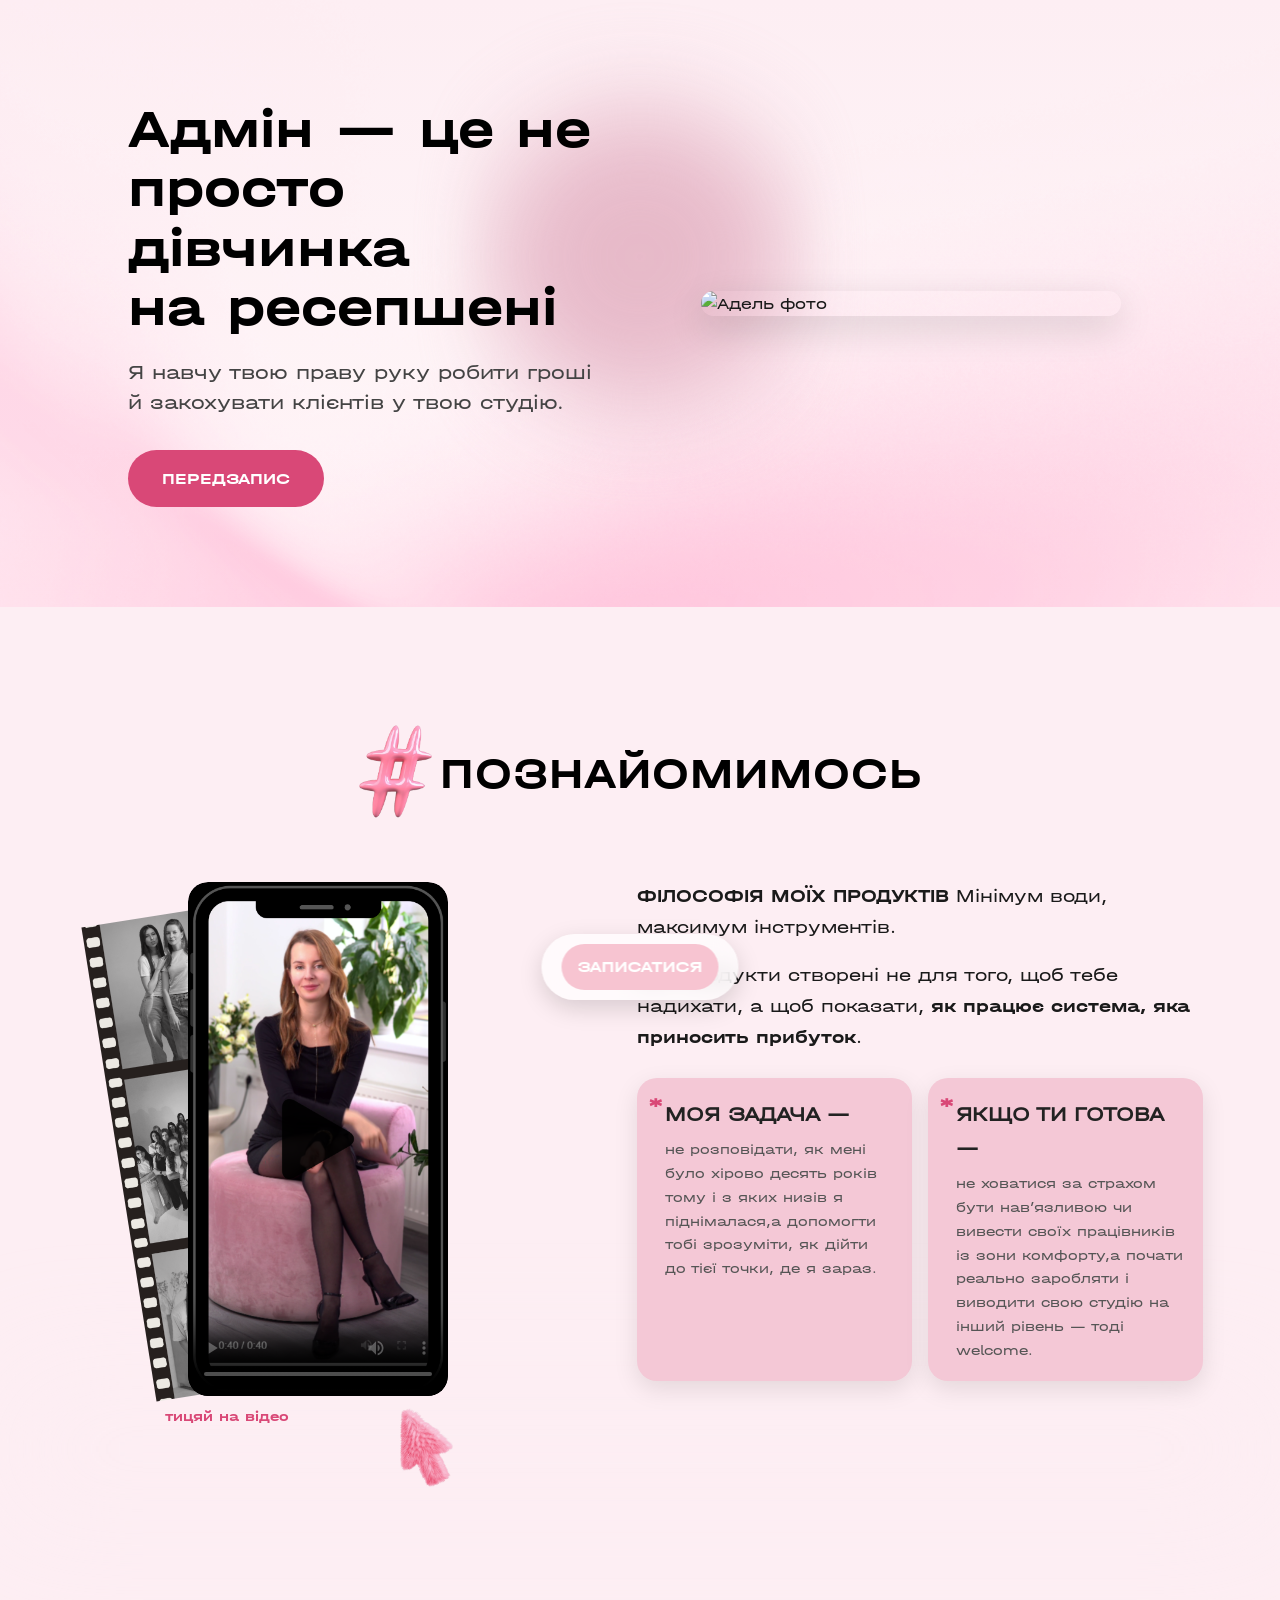
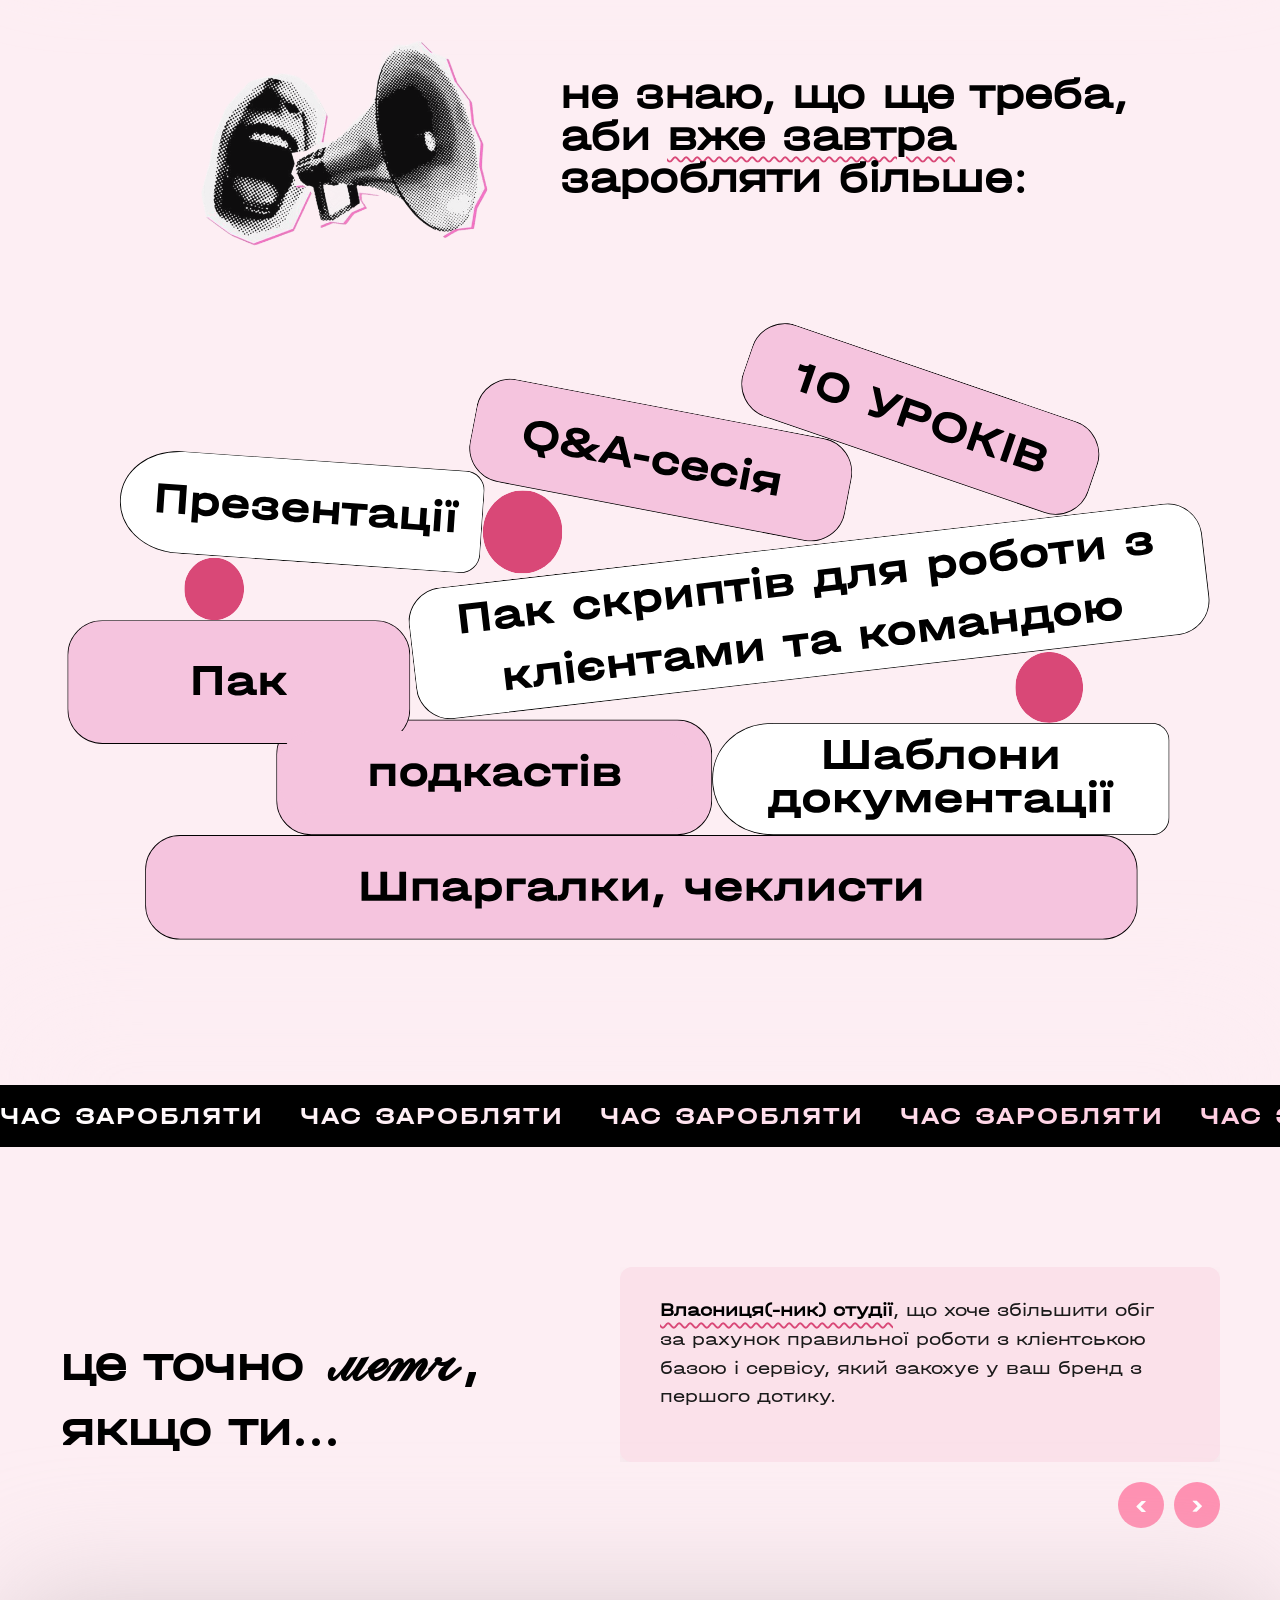
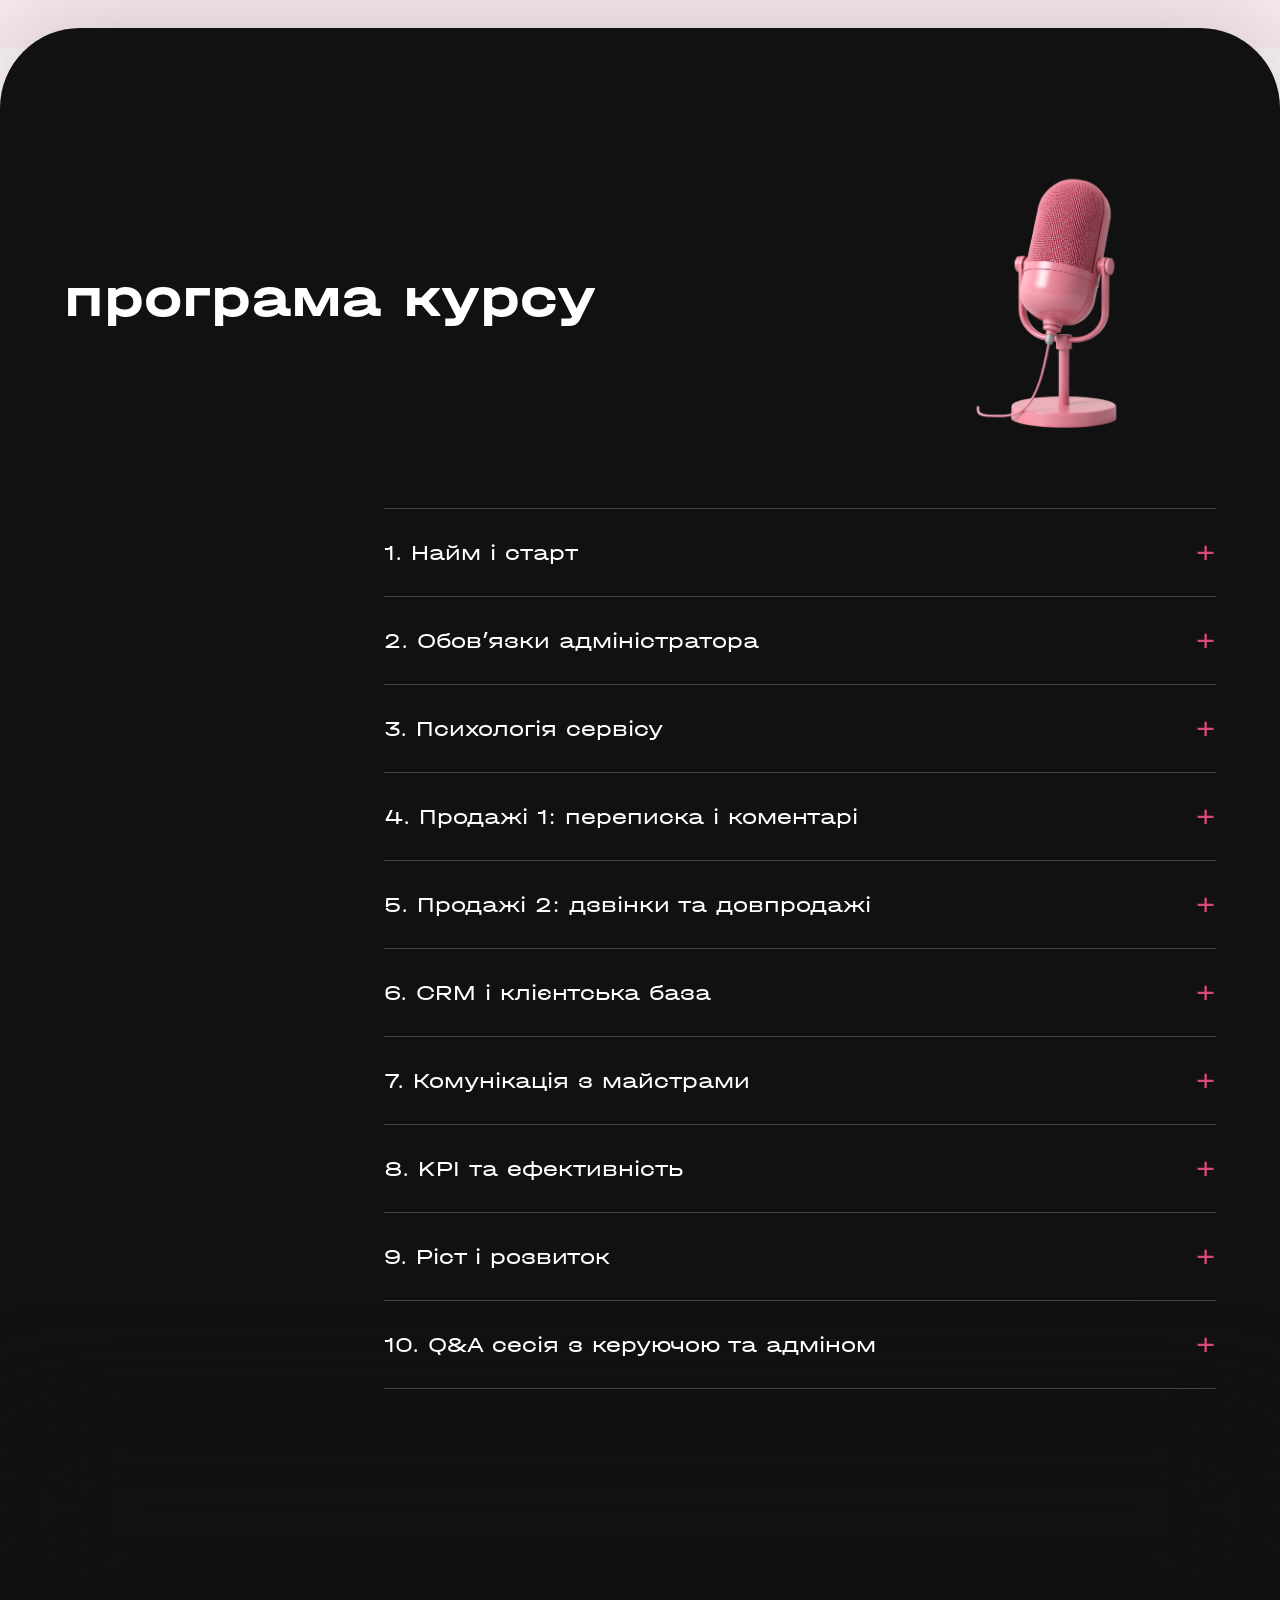
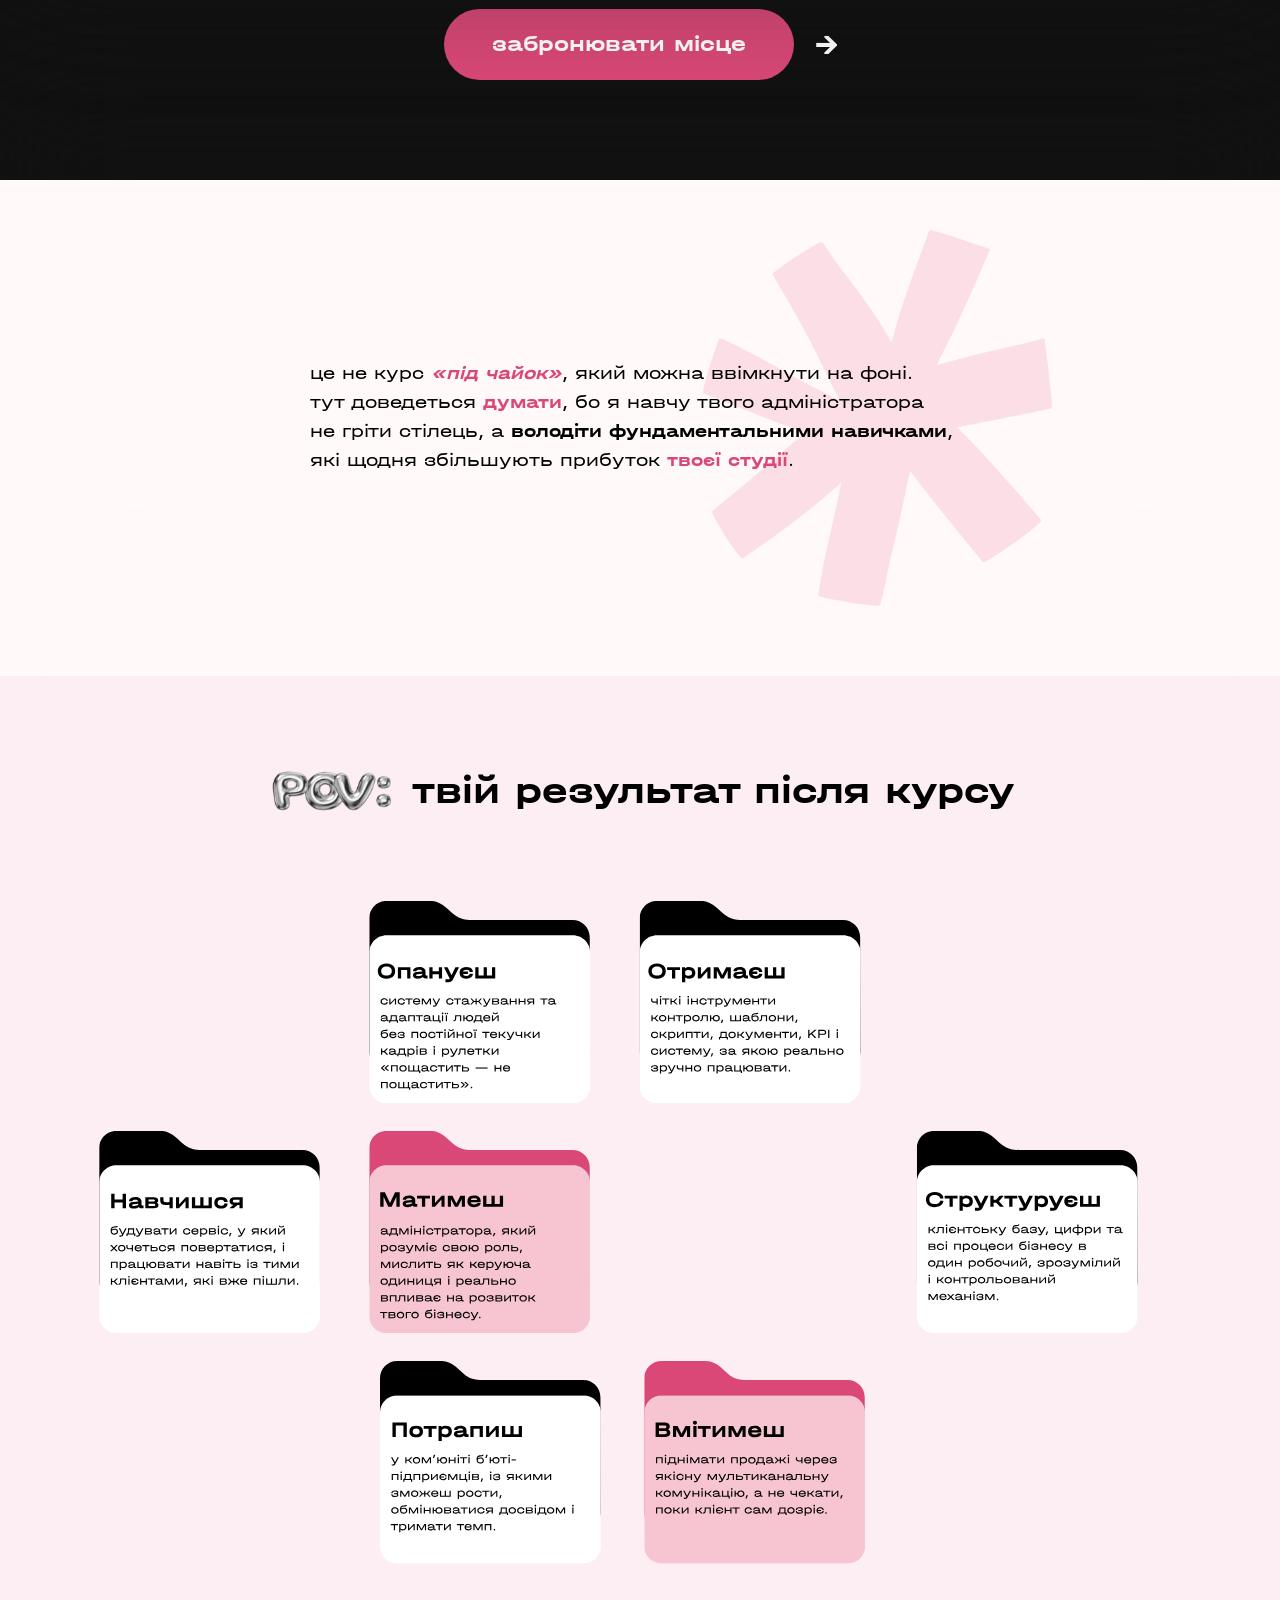
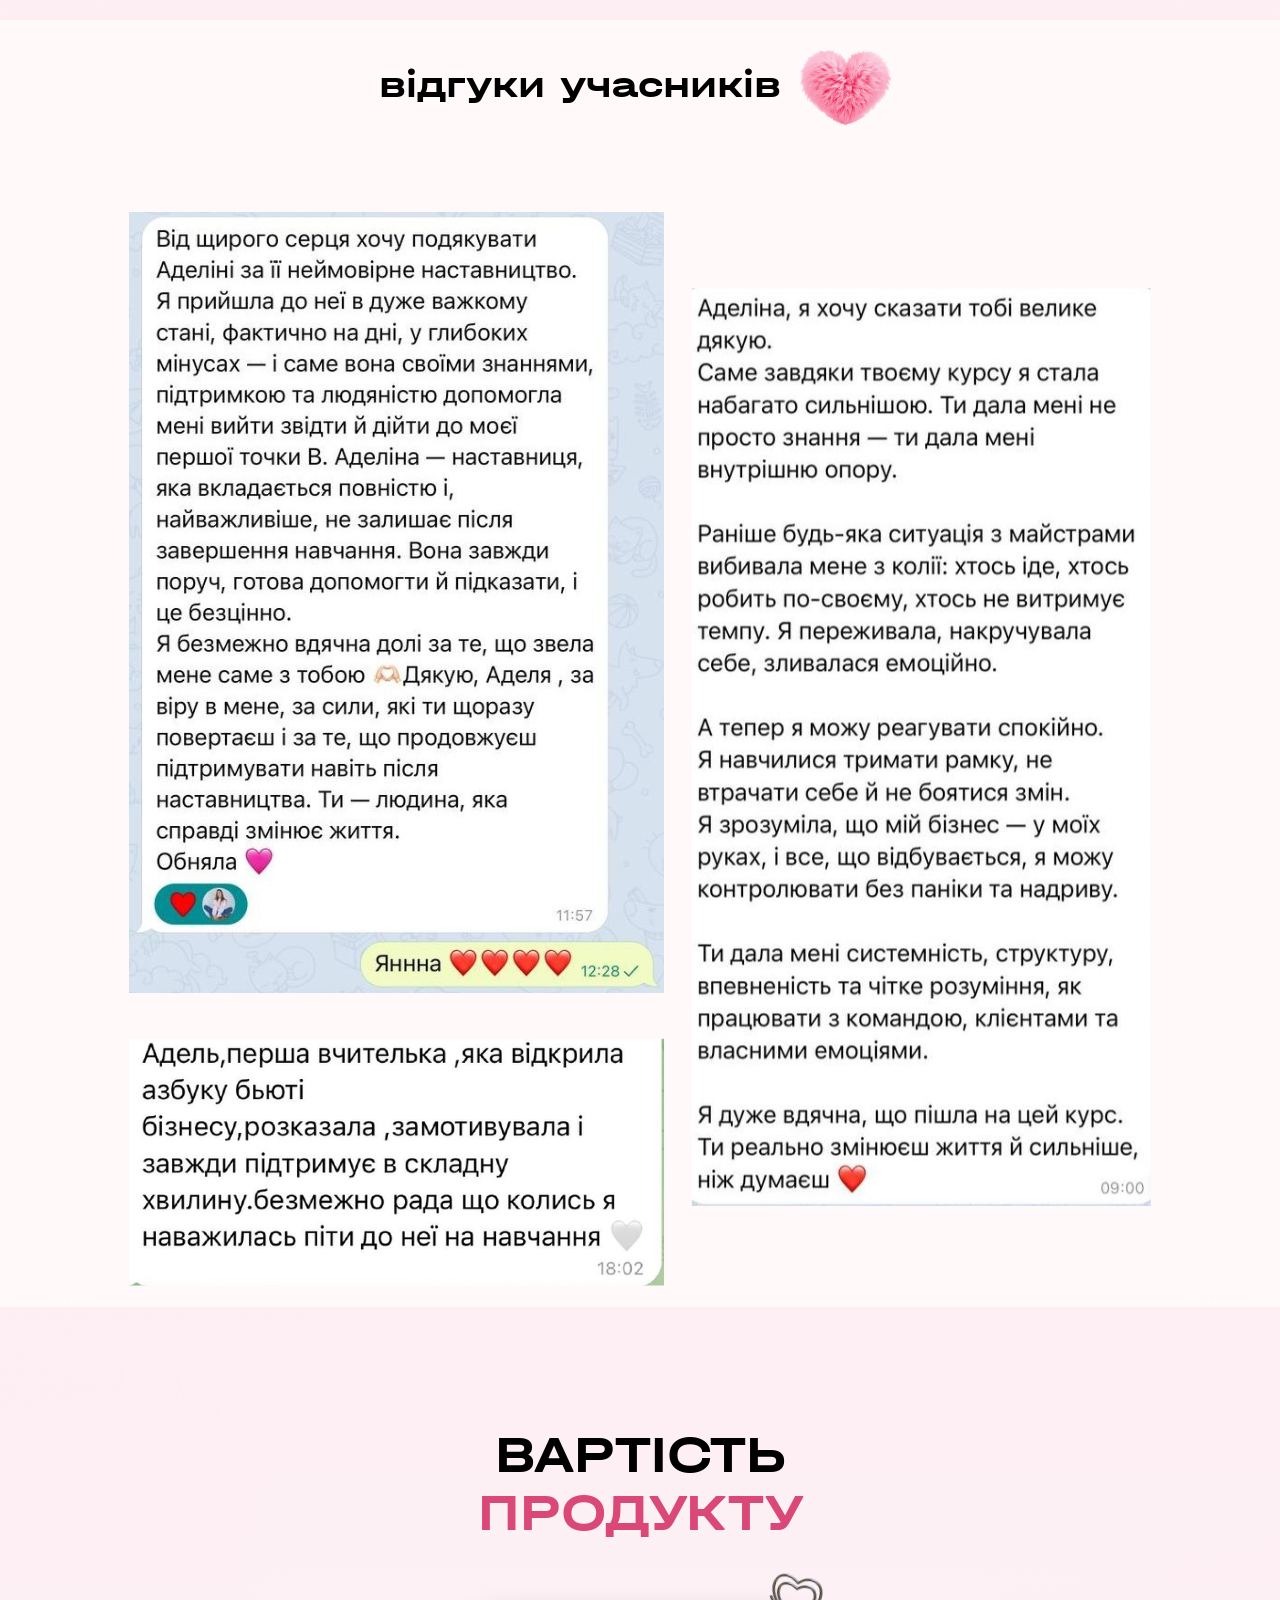
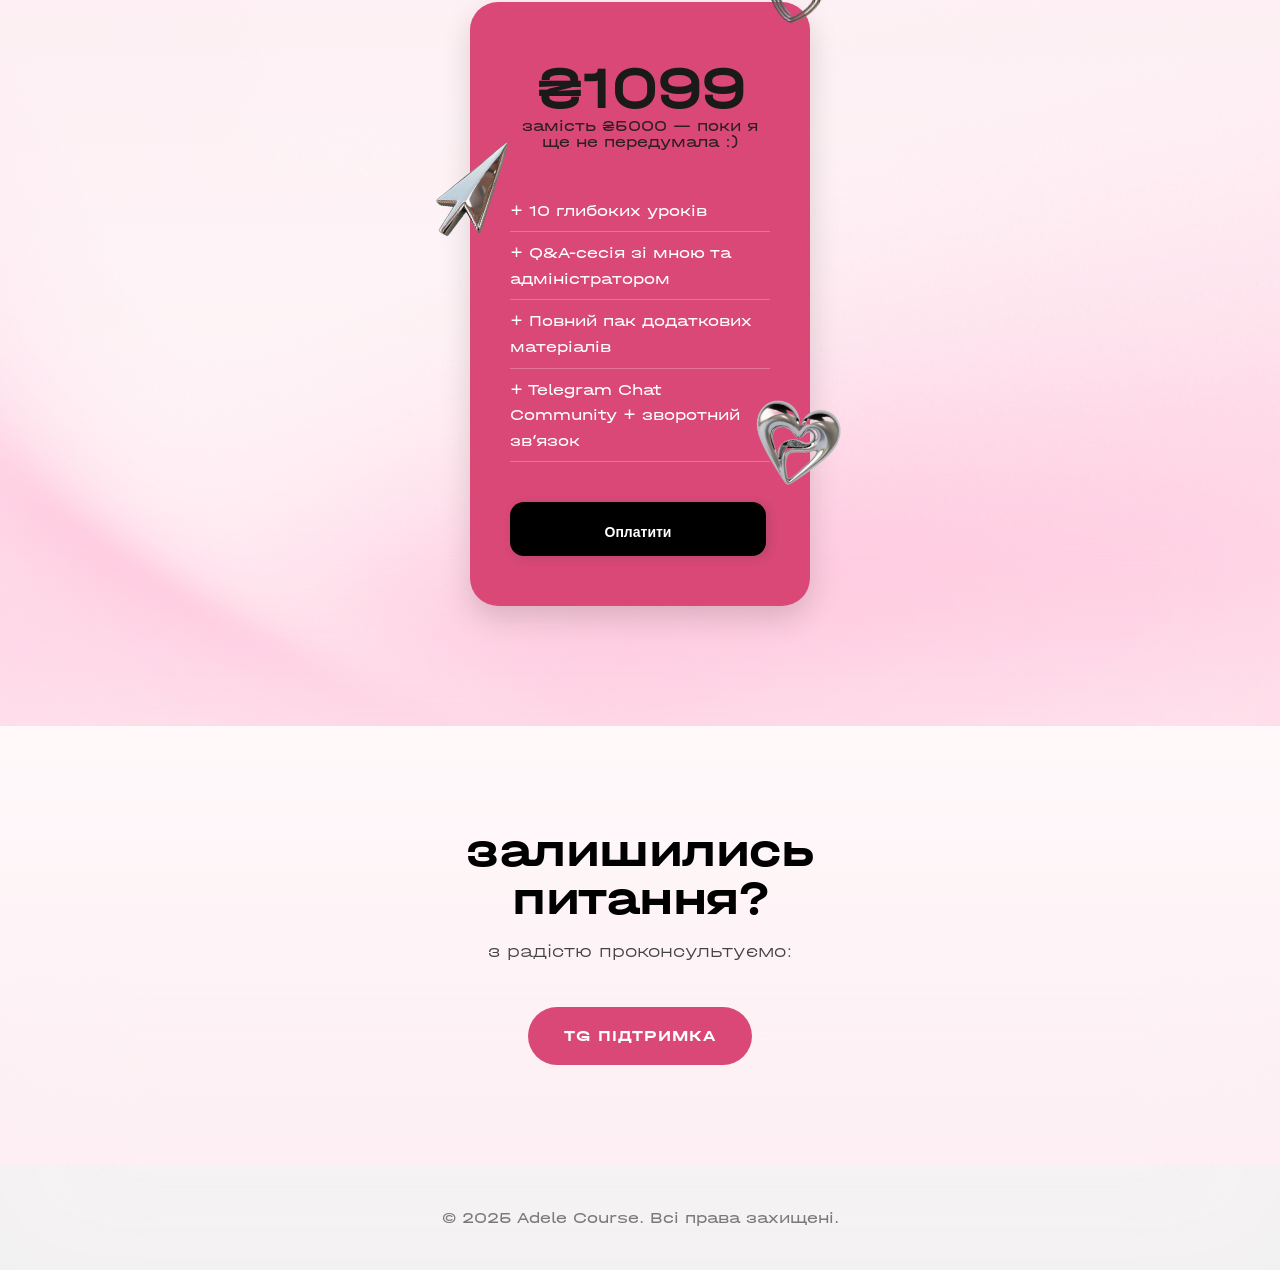
==== index.html @ fb69d445 "Update index.html" ====
<!doctype html>
<html lang="uk">
<head>
  <meta charset="utf-8" />
  <meta name="viewport" content="width=device-width,initial-scale=1" />
  <title>Адмін - це не просто дівчинка на ресепшені</title>
  <link rel="icon" type="image/png" href="favicon.png">
  <meta name="description" content="Адмін - це не просто дівчинка на ресепшені" />

  <style>
    /* ===================================================================
       0. НАЛАШТУВАННЯ: ШРИФТИ ТА ГЛОБАЛЬНІ ЗМІННІ
    =================================================================== */

    /* --- 0.1. Підключення шрифтів (з .woff2 для Safari) --- */
    @font-face {
      font-family: 'Allegretto Script One';
      src: url('font/Allegretto_Script_One_Regular.woff2') format('woff2'),
           url('font/Allegretto_Script_One_Regular.ttf') format('truetype');
      font-weight: normal;
      font-style: normal;
    }

    @font-face {
      font-family: 'Halvar Breit Rg';
      src: url('font/HalvarBreit-Rg.woff2') format('woff2'),
           url('font/HalvarBreit-Rg.ttf') format('truetype');
      font-weight: normal;
      font-style: normal;
    }

    @font-face {
      font-family: 'Halvar Breit Bd';
      src: url('font/HalvarBreit-Bd.woff2') format('woff2'),
           url('font/HalvarBreit-Bd.ttf') format('truetype');
      font-weight: bold;
      font-style: normal;
    }

    @font-face {
      font-family: 'Halvar Breit Lt';
      src: url('font/HalvarBreit-Lt.ttf') format('truetype');
      font-weight: 300;
      font-style: normal;
    }

    /* --- 0.2. Кольори та змінні --- */
    :root {
      --pink: #d94877;
      --light-pink: #F7C4D1;
      --green: #4B6137;
      --black: #000000;
      --bg: #fff9fa;
      --text: #1a1a1a;
    }

    /* ===================================================================
       1. ГЛОБАЛЬНІ СТИЛІ ТА СКИДАННЯ
    =================================================================== */

    /* --- 1.1. Скидання налаштувань (Reset) --- */
    * {
      box-sizing: border-box;
      margin: 0;
      padding: 0;
    }

    /* --- 1.2. Базові стилі сторінки --- */
    html, body {
      font-family: 'Halvar Breit Rg', Arial, sans-serif;
      color: var(--text);
      background: var(--bg);
      line-height: 1.6;
      overflow-x: hidden;
      width: 100%;
    }

    /* --- 1.3. Рожеве сяйво (Glow) у бекграунді --- */
    body::before {
      content: "";
      position: fixed;
      top: -10%;
      left: 50%;
      transform: translateX(-50%);
      width: 1200px;
      height: 1200px;
      background: url('Ellipse 6.png') center/contain no-repeat;
      opacity: 0.25;
      z-index: 0;
      pointer-events: none;
      filter: blur(2px);
    }

    /* --- 1.4. Глобальні теги --- */
    img {
      max-width: 100%;
      height: auto;
      display: block;
    }

    a {
      text-decoration: none;
      color: inherit;
    }

    /* --- 1.5. Типографія (заголовки, параграфи) --- */
    h1, h2, h3, .brand, .title-wrapper h1 {
      font-family: 'Halvar Breit Bd', cursive;
      color: var(--black);
      margin-bottom: 24px;
      line-height: 1;
    }

    p {
      margin-bottom: 20px;
      font-size: 18px;
      color: var(--text);
    }

    strong, b {
      font-family: 'Halvar Breit Bd', Arial, sans-serif;
      font-weight: bold;
    }

    /* ===================================================================
       2. УТИЛІТИ ТА ХЕЛПЕРИ (Кнопки, Хайлайти)
    =================================================================== */

    /* --- 2.1. Кнопки та посилання --- */
    a, .btn, .program-title, .match-controls button {
      font-family: 'Halvar Breit Bd', sans-serif;
    }

    .btn {
      background: var(--pink);
      color: white;
      padding: 14px 24px;
      border-radius: 40px;
      font-weight: 600;
      transition: 0.3s;
    }
    .btn:hover {
      background: var(--green);
    }

    /* --- 2.2. Рожевий хайлайт (Hero) --- */
    .highlight {
      padding: 0 2px;
      display: inline;
      border-radius: 4px;
      transition: background 0.3s ease;
      font-size: 70px;
    }

    @media (max-width: 768px) {
      .highlight {
        font-size: 55px;
      }
    }
    @media (max-width: 480px) {
      .highlight {
        font-size: 50px;
      }
    }

    /* --- 2.3. Хвилясте підкреслення (базове) --- */
    .highlight-dark-pink {
      text-decoration: underline wavy var(--pink);
      text-underline-offset: 4px;
      font-weight: 700;
    }

    .wavy-underline {
      text-decoration: underline wavy var(--pink);
      text-underline-offset: 6px;
      text-decoration-thickness: 2px;
      font-weight: 600;
      color: var(--black);
    }

    /* ===================================================================
       3. СТИЛІ СЕКЦІЙ (в порядку появи на сторінці)
    =================================================================== */

    /* --- 3.0. Глобальні стилі секцій (градієнти, переходи) --- */
    section {
      position: relative;
      z-index: 1;
      transition: background 1s ease;
    }

    /* рожево-білі переливи */
    .hero, .hero-modern {
      background: linear-gradient(180deg, #fdeef3 0%, #fff9fa 100%);
    }

    .adele-slide,
    .stats-section,
    .match-section {
      background: #fdeef3 !important;
    }

    /* ЧОРНИЙ блок без градієнта — контраст */
    .program-section {
      background: #111;
    }

    /* після чорного — знову плавний рожевий перехід */
    .result-section {
      background: #fff9fa;
    }

    .price-section {
      background: linear-gradient(180deg, #fdeef3 0%, #fff9fa 100%);
    }

    .contact {
      background: linear-gradient(180deg, #fff9fa 0%, #fdeef3 100%);
    }

    /* додаткове "розмиття" на стиках */
    section::after {
      content: "";
      position: absolute;
      bottom: -80px;
      left: 0;
      width: 100%;
      height: 160px;
      background: inherit;
      filter: blur(60px);
      opacity: 0.35;
      z-index: -1;
    }
    
    /* Плавний перехід між рожевою секцією (match) та чорною (program) */
    .match-section::after {
      content: "";
      position: absolute;
      bottom: -120px;
      left: 0;
      width: 100%;
      height: 200px;
      background: linear-gradient(180deg, #fdeef3 0%, #111 100%);
      z-index: 1;
      pointer-events: none;
    }

    /* --- 3.1. Плаваючий футер (Навігація) --- */
    .floating-footer {
      position: fixed;
      bottom: -100px; /* спочатку схований */
      left: 50%;
      transform: translateX(-50%);
      display: flex;
      justify-content: center;
      gap: 12px;
      background: rgba(255, 255, 255, 0.7);
      backdrop-filter: blur(12px);
      -webkit-backdrop-filter: blur(12px);
      border-radius: 40px;
      box-shadow: 0 8px 25px rgba(0,0,0,0.15);
      padding: 10px 20px;
      z-index: 100;
      transition: bottom 0.6s ease;
    }

    .footer-btn {
      font-family: 'Halvar Breit Bd', sans-serif;
      color: #000;
      font-size: 16px;
      text-transform: uppercase;
      padding: 10px 16px;
      border-radius: 30px;
      transition: all 0.3s ease;
    }

    .footer-btn.main {
      background: #d94877;
      color: #fff;
      font-weight: 700;
    }

    .footer-btn:hover,
    .footer-btn.active {
      background: #F7C4D1;
      color: #fff;
    }

    .show-footer {
      bottom: 20px !important;
    }
    .hide-footer {
      bottom: -120px !important;
      opacity: 0;
      pointer-events: none;
      transition: all 0.6s ease;
    }
    
    @media (max-width: 768px) {
      .floating-footer {
        width: 94%;
        justify-content: space-around;
        padding: 12px;
        bottom: -100px;
        border-radius: 25px;
      }
      .footer-btn {
        font-size: 14px;
        padding: 10px 14px;
      }
      .footer-btn.main {
        font-size: 15px;
      }
    }


    /* --- 3.2. Секція HERO --- */
    .hero-modern {
      position: relative;
      /* background: #fff; */ /* Визначено в 3.0 */
      overflow: hidden;
      padding: 100px 10%;
      display: flex;
      justify-content: center;
      align-items: center;
    }

    .hero-modern::after {
      content: "";
      position: absolute;
      bottom: 100px;
      left: 50%;
      transform: translateX(-50%);
      width: 900px;
      height: 500px;
      background: url("pink_pic.png") center/contain no-repeat;
      opacity: 0.9;
      z-index: 0;
      filter: blur(25px);
    }

    .hero-container {
      display: flex;
      align-items: center;
      justify-content: space-between;
      gap: 60px;
      max-width: 1200px;
      width: 100%;
      position: relative;
      z-index: 1;
    }

    .hero-text {
      flex: 1;
      font-family: 'Halvar Breit Rg', sans-serif;
    }

    .hero-text h1 {
      font-family: 'Halvar Breit Bd', sans-serif;
      font-size: 54px;
      color: #000;
      line-height: 1.1;
      margin-bottom: 20px;
    }

    .hero-sub {
      color: #444;
      font-size: 20px;
      margin-bottom: 32px;
      max-width: 480px;
      line-height: 1.5;
    }

    .hero-btn {
      background: #d94877;
      color: #fff;
      font-family: 'Halvar Breit Bd', sans-serif;
      text-transform: uppercase;
      padding: 16px 34px;
      border-radius: 40px;
      text-decoration: none;
      transition: 0.3s;
      display: inline-block;
    }

    .hero-btn:hover {
      background: #000;
    }

    .hero-photo {
      flex: 1;
      display: flex;
      justify-content: center;
    }

    .hero-photo img {
      width: 100%;
      max-width: 420px;
      border-radius: 20px;
      box-shadow: 0 12px 36px rgba(0,0,0,0.15);
    }

    @media (max-width: 900px) {
      .hero-container {
        flex-direction: column-reverse;
        text-align: justify;
      }
      .hero-text h1 {
        font-size: 30px;
      }
      .hero-sub {
        font-size: 18px;
        margin: 16px auto 28px;
      }
      .hero-photo img {
        max-width: 320px;
      }
      .hero-modern::after {
        bottom: 30%;
      }
      .hero-btn {
        margin: 0 20%;
      }
    }

    /* --- 3.3. Секція АДЕЛЬ (Про автора) --- */
    .adele-slide {
      /* background: #fdeef3; */ /* Визначено в 3.0 */
      position: relative;
      z-index: 4;
      padding: clamp(60px, 8vw, 100px) clamp(20px, 6vw, 80px);
      padding-bottom: 0px;
      display: flex;
      justify-content: center;
    }

    .slide-container {
      margin: 0 auto;
      max-width: 1200px;
      width: 100%;
      font-family: "Halvar Breit Rg", Arial, sans-serif;
      position: relative;
      z-index: 5;
    }

    .main-body {
      display: flex;
      justify-content: space-between;
      align-items: flex-start;
      flex-wrap: nowrap;
      gap: 60px;
      padding-left: 17%;
    }

    .adele-photo {
      flex: 0 0 auto;
      width: 260px;
      margin-left: -80px;
      z-index: 3;
      display: flex;
      justify-content: center;
    }

    .adele-photo img {
      max-width: 100%;
      height: auto;
    }

    .photo-wrapper {
      position: relative;
      display: inline-block;
      width: auto;
      max-width: 100%;
      z-index: 2;
    }

    .film-strip {
      position: absolute;
      left: -70px;
      top: 30px;
      width: 160px;
      transform: rotate(-9deg);
      z-index: 1;
      box-shadow: 0 6px 16px rgba(0,0,0,0.25);
      opacity: 0.95;
      transition: all 0.3s ease;
    }

    .photo-arrow {
      position: absolute;
      bottom: -7%;
      right: -3%;
      width: 60px;
      z-index: 3;
      cursor: pointer;
      animation: bounceArrow 1.6s infinite ease-in-out;
    }

    @keyframes bounceArrow {
      0%, 100% { transform: translateY(0); }
      50% { transform: translateY(-6px); }
    }

    .main-photo {
      position: relative;
      z-index: 2;
    }

    .text-info {
      flex: 0.9;
      max-width: 680px;
      font-size: 20px;
      line-height: 1.7;
      padding-left: 7%;
    }

    .text-info p {
      margin-bottom: 18px;
    }

    .text-info p:last-child {
      margin-top: 30px;
      font-style: italic;
    }

    .cards-stack {
      display: flex;
      gap: 16px;
      margin-top: 25px;
      flex-wrap: wrap;
    }

    .card {
      position: relative;
      padding: 20px 18px 18px 28px;
      border-radius: 20px;
      font-weight: 600;
      color: #222;
      background: #f4c8d6;
      box-shadow: 0 8px 24px rgba(0,0,0,0.1);
      transition: transform 0.4s ease, box-shadow 0.4s ease, background 0.4s ease;
      flex: 1 1 140px;
    }

    .card .asterisk {
      position: absolute;
      top: 12px;
      left: 12px;
      color: var(--pink);
      font-size: 20px;
    }

    .card small {
      display: block;
      font-weight: 400;
      font-size: 14px;
      margin-top: 6px;
      color: #555;
    }

    .card:hover {
      transform: translateY(-8px) rotate(-1deg);
      box-shadow: 0 16px 36px rgba(0,0,0,0.25);
      background: #f7b2c5;
      color: white;
    }

    .title-with-icon {
      display: inline-flex;
      align-items: center;
      gap: 6px;
      padding: 10px 20px;
      border-radius: 16px;
    }

    .title-with-icon h1 {
      font-family: 'Halvar Breit Bd', sans-serif;
      font-size: 42px;
      color: var(--black);
      margin: 0;
      letter-spacing: 1px;
    }

    .title-icon {
      height: 115px;
      width: auto;
      transform: translateY(-3px);
      margin-right: 0px;
    }

    @media (max-width: 1024px) {
      .film-strip {
        left: -50px;
        top: 20px;
        width: 160px;
        transform: rotate(-6deg);
      }
    }

    @media (max-width: 768px) {
      .adele-slide {
        padding: 40px 20px;
      }
      .title-section {
        margin-bottom: 10px !important;
      }
      .title-with-icon {
        gap: 8px;
      }
      .title-with-icon h1 {
        font-size: clamp(20px, 6vw, 32px);
      }
      .title-icon {
        height: 60px;
      }
      .main-body {
        flex-direction: column;
        align-items: center;
        text-align: left;
        gap: 40px;
        padding-left: 2%;
      }
      .adele-photo {
        margin-left: 0;
        width: 210px;
      }
     .text-info {
    padding: 0 10px;
    font-size: 17px;
    line-height: 1.65;
    transition: margin-top 0.5s ease; /* 💡 <--- ДОДАЙТЕ ЦЕЙ РЯДОК */
  }
      .cards-stack {
        justify-content: flex-start;
        gap: 14px;
      }
      .film-strip {
        left: -55px;
        top: 12px;
        width: 130px;
        transform: rotate(-7deg);
        opacity: 0.9;
      }
    }

    @media (max-width: 480px) {
      .text-info {
        font-size: 16px;
      }
      .adele-photo {
        width: 180px;
      }
      .cards-stack {
        gap: 20px;
        flex-direction: column;
      }
      .film-strip {
        left: -45px;
        top: 8px;
        width: 110px;
        transform: rotate(-9deg);
        opacity: 0.85;
      }
    }
    @media (max-width: 360px) {
      .film-strip {
        left: -45px;
        top: 6px;
        width: 115px;
        transform: rotate(-8deg);
      }
    }

    /* --- 3.4. Секція STATS (Статистика) --- */
    .stats-section {
      padding-top: 100px;
      padding-bottom: 50px;
      /* background: #fdeef3; */ /* Визначено в 3.0 */
      position: relative;
      z-index: 1;
      text-align: center;
    }

    .stats-header {
      max-width: 1000px;
      margin: 0 auto 0px;
    }

    .stats-header h2 {
      font-family: "Halvar Breit Rg", cursive;
      font-size: 42px;
      color: var(--black);
    }

    .stats-header.with-image {
      display: flex;
      align-items: center;
      justify-content: left;
      gap: 20px;
      text-align: left;
    }

    .stats-left-img {
      width: 40%;
      height: auto;
      flex-shrink: 0;
      transform: translateY(2px);
      opacity: 0.95;
      transition: transform 0.3s ease, opacity 0.3s ease;
    }

    .stats-left-img:hover {
      transform: scale(1.05) rotate(-2deg);
      opacity: 1;
    }

    .stats-header p {
      color: var(--text);
      font-size: 20px;
      line-height: 1.5;
    }

    .stats {
      display: flex;
      justify-content: center;
      flex-wrap: wrap;
      gap: 40px;
    }

    .stat {
      background: white;
      padding: 40px 30px;
      border-radius: 24px;
      box-shadow: 0 8px 24px rgba(0,0,0,0.05);
      flex: 1 1 220px;
      max-width: 280px;
      transition: transform 0.3s ease, box-shadow 0.3s ease;
    }

    .stat strong {
      display: block;
      font-size: 40px;
      color: var(--pink);
      font-weight: 700;
      margin-bottom: 8px;
    }

    .stat:hover {
      transform: translateY(-6px) scale(1.03);
      box-shadow: 0 16px 36px rgba(0,0,0,0.15);
    }

    .stats-beauty {
      display: flex;
      justify-content: center;
      gap: 40px;
      flex-wrap: wrap;
    }

    .stat-card {
      position: relative;
      background: white;
      border-radius: 16px;
      padding: 50px 24px 60px;
      width: 240px;
      text-align: center;
      box-shadow: 0 8px 24px rgba(0,0,0,0.05);
      transition: transform 0.3s ease, box-shadow 0.3s ease;
    }

    .stat-card:hover {
      transform: translateY(-6px);
      box-shadow: 0 16px 36px rgba(0,0,0,0.15);
    }

    .icon-circle {
      width: 48px;
      height: 48px;
      background: var(--light-pink);
      border-radius: 50%;
      display: flex;
      justify-content: center;
      align-items: center;
      margin: 0 auto 18px;
      box-shadow: 0 2px 6px rgba(0,0,0,0.1);
    }

    .icon-circle span {
      color: var(--pink);
      font-size: 24px;
      font-weight: bold;
    }

    .stat-card p {
      color: var(--text);
      font-size: 18px;
      line-height: 1.4;
    }

    .stat-card strong {
      font-size: 36px;
      color: var(--pink);
      font-family: 'Halvar Breit Bd', sans-serif;
    }

    .stat-card .bracket {
      position: absolute;
      bottom: 0;
      left: 0;
      width: 100%;
      height: 10px;
      border-bottom: 4px solid var(--light-pink);
      border-radius: 0 0 40px 40px;
    }

    .stats-svg-wrapper {
      width: 100%;
      display: flex;
      justify-content: center;
      align-items: center;
      margin-top: -5%;
    }

    .stats-svg {
      width: 100%;
      height: auto;
      max-width: 1200px;
      display: block;
    }

    @media (max-width: 768px) {
      .stats-section {
        padding: 40px 10px;
        padding-top: 0px;
      }
      .stats-header h2 {
        font-size: 32px;
      }
      .stats-header p {
        font-size: 18px;
      }
      .stats-header.with-image {
        justify-content: flex-start;
        padding-top: 40px;
        margin-bottom: 10px;
        gap: 12px;
      }
      .stats-left-img {
        width: 100px;
      }
      .stats-header.with-image h2 {
        font-size: 26px;
        line-height: 1.3;
      }
      .stats-beauty {
        flex-direction: column;
        align-items: center;
        gap: 20px;
      }
      .stat-card {
        width: 80%;
      }
    }

    /* --- 3.5. Стрічка LOVE (Ticker) --- */
    .love-ticker {
      background: #000;
      color: #fff;
      overflow: hidden;
      white-space: nowrap;
      position: relative;
      padding: 12px 0;
      font-family: 'Halvar Breit Bd', sans-serif;
      font-size: 24px;
      letter-spacing: 2px;
      text-transform: uppercase;
    }

    .ticker-track {
      display: inline-block;
      white-space: nowrap;
      animation: scrollText 15s linear infinite;
    }

    @keyframes scrollText {
      0% { transform: translateX(0); }
      100% { transform: translateX(-50%); }
    }

    .love-ticker span {
      background: linear-gradient(90deg, #fff, #ff84b7, #fff);
      -webkit-background-clip: text;
      -webkit-text-fill-color: transparent;
      animation: shine 4s linear infinite;
    }

    @keyframes shine {
      0% { background-position: -200px; }
      100% { background-position: 200px; }
    }

    @media (max-width: 768px) {
      .love-ticker {
        font-size: 18px;
        padding: 10px 0;
      }
    }

    /* --- 3.6. Секція MATCH (Для кого) --- */
    .match-section {
      width: 100%;
      padding: 120px 60px;
      display: flex;
      justify-content: center;
    }

    .match-container {
      display: flex;
      align-items: center;
      justify-content: space-between;
      max-width: 1200px;
      width: 100%;
      gap: 60px;
    }

    .match-left {
      flex: 1;
    }

    .match-left h2 {
      font-family: "Halvar Breit Rg", sans-serif;
      font-size: 48px;
      color: #000;
      line-height: 1.2;
      margin-bottom: 20px;
    }

    .match-left .highlight {
      padding: 0 6px;
      font-family: "Allegretto Script One", cursive;
      color: #000;
      background: none !important;
      color: #000 !important;
    }

    .match-left p {
      font-size: 20px;
      color: #333;
      max-width: 400px;
      line-height: 1.5;
    }

    .match-right {
      flex: 1.2;
      position: relative;
    }

    .match-carousel {
      position: relative;
      overflow: hidden;
      min-height: 160px;
    }

    .match-item {
      position: absolute;
      opacity: 0;
      transform: translateX(30px);
      transition: all 0.6s ease;
      font-size: 22px;
      line-height: 1.6;
      color: #111;
      background: #fbe1ea;
      border-radius: 12px;
      padding: 30px 40px;
      box-shadow: 0 10px 25px rgba(0,0,0,0.05);
    }

    .match-item.active {
      opacity: 1;
      transform: translateX(0);
      position: relative;
    }

    .match-controls {
      display: flex;
      gap: 10px;
      margin-top: 20px;
      justify-content: flex-end;
    }

    .match-controls button {
      background: #ff8fb1;
      border: none;
      color: white;
      font-size: 24px;
      width: 46px;
      height: 46px;
      border-radius: 50%;
      cursor: pointer;
      transition: background 0.3s ease, transform 0.3s ease;
    }

    .match-controls button:hover {
      background: #ff6f9d;
      transform: scale(1.1);
    }

    @media(max-width: 768px) {
      .match-section {
        padding: 40px 20px 30px;
      }
      .match-container {
        flex-direction: column;
        align-items: stretch;
        text-align: left;
        position: relative;
        gap: 10px;
      }
      .match-left {
        margin-bottom: 0;
      }
      .match-left h2 {
        font-size: 35px;
        line-height: 1.3;
      }
      .match-left p {
        display: none; /* прибирає текст тільки на мобільних */
      }
      .match-controls {
        justify-content: center;
        margin-top: 10px;
      }
    }

    /* --- 3.7. Секція PROGRAM (Програма курсу) --- */
    .program-section {
      width: 100%;
      border-top-left-radius: 80px;
      border-top-right-radius: 80px;
      margin-top: -20px; /* щоб накладалась поверх попередньої */
      color: #fff;
      padding: 120px 0;
      position: relative;
      z-index: 2;
    }

    .program-wrapper {
      width: 100%;
      margin: 0 auto;
    }

    .program-heading {
      font-family: "Halvar Breit Bd", sans-serif ;
      font-size: 56px ;
      color: var(--white);
      text-align: left;
      margin-left: 0;
      margin-bottom: 0;
    }

    .program-heading-wrapper {
      display: flex;
      justify-content: space-between;
      align-items: center;
      margin-left: 5vw;
      padding-right: 5vw;
      margin-bottom: 60px;
    }

    .program-header-image {
      max-height: 300px;
      width: auto;
      flex-shrink: 0;
      margin-left: 20px;
    }

    .program-layout {
      display: flex;
      justify-content: flex-end;
      align-items: flex-start;
      width: 100%;
    }

    .program-right {
      flex: 0 0 70%;
      padding-right: 5vw;
    }

    .program {
      width: 100%;
      border-top: 1px solid #444;
    }

    .program-item {
      border-bottom: 1px solid #444;
      padding: 28px 0;
    }

    .program-title {
      display: flex;
      justify-content: space-between;
      align-items: center;
      width: 100%;
      background: none;
      border: none;
      color: #fff;
      font-size: 22px;
      font-family: "Halvar Breit Rg", sans-serif;
      cursor: pointer;
      text-align: left;
      padding: 0;
      transition: color 0.3s ease;
    }

    .program-title:hover span:first-child {
      color: var(--pink);
    }

    .program-title .icon {
      font-size: 26px;
      color: var(--pink);
      transition: transform 0.3s ease;
    }

    .program-content {
      max-height: 0;
      overflow: hidden;
      opacity: 0;
      transition: all 0.4s ease;
    }

    .program-item.open .program-content {
      max-height: 500px;
      opacity: 1;
      margin-top: 16px;
    }

    .program-content p {
      font-size: 18px;
      line-height: 1.6;
      color: #ddd;
      font-family: "Halvar Breit Lt", sans-serif;
    }

    .program-item.open .icon {
      transform: rotate(180deg);
    }

    @media (max-width: 1024px) {
      .program-section {
        padding: 100px 0;
      }
      .program-heading {
        font-size: 48px;
        margin-left: 6vw;
      }
      .program-right {
        flex: 0 0 80%;
        padding-right: 6vw;
      }
    }

    @media (max-width: 768px) {
      .program-section {
        padding: 80px 0;
      }
      .program-layout {
        flex-direction: column;
        justify-content: flex-start;
      }
      .program-heading-wrapper {
        margin-left: 6vw;
        padding-right: 6vw;
        margin-bottom: 30px;
        align-items: flex-start;
      }
      .program-header-image {
        max-height: 80px;
      }
      .program-heading {
        font-size: 42px;
        text-align: left;
      }
      .program-right {
        flex: 1 1 100%;
        padding: 0 6vw;
      }
      .program-title {
        font-size: 18px;
      }
      .program-content p {
        font-size: 16px;
      }
    }

    /* --- 3.8. Секція CTA (Заклик до дії) --- */
    .cta-section {
      background: #111;
      padding: 100px 20px;
      text-align: center;
    }

    .cta-container {
      display: inline-flex;
      align-items: center;
      gap: 20px;
      justify-content: center;
    }

    .cta-button {
      background: var(--pink);
      color: #fff;
      font-family: 'Halvar Breit Bd', sans-serif;
      font-size: 22px;
      text-transform: lowercase;
      padding: 18px 48px;
      border-radius: 40px;
      transition: all 0.3s ease;
    }

    .cta-button:hover {
      background: #fff;
      color: #000;
      transform: translateY(-3px);
    }

    .cta-container .arrow {
      color: #fff;
      font-size: 32px;
      font-weight: bold;
      transition: transform 0.3s ease;
    }

    .cta-container:hover .arrow {
      transform: translateX(6px);
    }

    @media (max-width: 768px) {
      .cta-section {
        padding: 100px 20px;
      }
      .cta-button {
        font-size: 18px;
        padding: 14px 36px;
      }
      .cta-container .arrow {
        font-size: 28px;
      }
    }

    /* --- 3.9. Секція RESULT (Твій результат) --- */
    .result-section {
      /* background: linear-gradient(180deg, #f7c4d1 0%, #fdeef3 100%); */ /* Визначено в 3.0 */
      padding: 120px 20px;
      text-align: start;
      position: relative;
      overflow: hidden;
    }
    
    .result-header-modern {
      position: relative;
      max-width: 700px;
      margin: 0 auto;
       padding: 60px 20px; /* Паддінг задано на .result-section */
      font-family: 'Halvar Breit Rg', sans-serif;
      text-align: left;
    }

    .result-bg-flower {
      position: absolute;
      top: 2%;
      left: 69%;
      transform: translate(-20%, -20%);
      width: 50%;
      height: auto;
      opacity: 0.5;
      z-index: 0;
      pointer-events: none;
    }

    .result-text-overlay {
      position: relative;
      z-index: 1;
    }

    .result-text-overlay p {
      font-size: 18px;
      line-height: 1.6;
      color: #000;
    }

    .result-text-overlay .accent-word {
      font-family: 'Halvar Breit Bd', sans-serif;
      text-transform: uppercase;
      font-size: 32px;
      margin-bottom: 16px;
      display: block;
    }

    .result-header-modern .accent-word {
      font-family: 'Halvar Breit Bd';
      text-transform: uppercase;
      font-size: clamp(24px, 4vw, 40px);
      color: #000;
      display: block;
      margin-bottom: 16px;
      letter-spacing: -0.02em;
    }

    .result-header-modern .orange {
      color: var(--pink);
      font-family: 'Halvar Breit Bd';
    }

    .result-header-modern .italic {
      font-style: italic;
    }

    .result-header-modern .bold {
      font-family: 'Halvar Breit Bd';
    }

    @media (max-width: 768px) {
      .result-section {
        padding: 80px 20px;
      }
      .result-header-modern {
        font-size: 20px;
        line-height: 1.5;
        /* padding: 80px 16px; */ /* Паддінг на секції */
      }
      .result-bg-flower {
        top: 8%;
        width: 90%;
        left: 59%;
      }
    }

 /* ===============================
   СЕКЦІЯ "Твій результат після курсу"
=============================== */

.course-result-section {
  background: var(--light-pink);
  padding: 50px 0px;
  position: relative;
  z-index: 1;
}

.course-result-section .container {
  max-width: 1200px;
  margin: 0 auto;
  padding: 0 5px;
}


.course-result-title {
  display: flex;
  align-items: center;
  gap: 16px; /* відстань між іконкою та текстом */
   justify-content: center;

}

.course-result-title .pov-icon {
  width: 130px;  /* розмір картинки */
  height: auto;
  flex-shrink: 0;
}

.course-result-title h1 {
  font-family: 'Halvar Breit Bd', sans-serif;
  font-size: 38px;
  color: #000;
  text-align: left;
  margin: 0; /* щоб не з’їжджав */
}


@media (max-width: 992px) {

}

@media (max-width: 576px) {

  .course-result-title {
  margin-left: 5vw;
    justify-content: flex-start; /* вирівнюємо вліво */
}
}


/* --- Адаптив під мобілки --- */
@media (max-width: 768px) {
  .course-result-title h1 {
    font-size: 36px;
  }

}
/* спільні стилі */
.result-svg {
  width: 100vw;
  height: auto;
  display: block;
  margin: 0 auto;
}

/* мобільну ховаємо на десктопі */
.desktop-svg {
  display: block;
}

.mobile-svg {
  display: none;
}

/* 📱 показуємо мобільну замість десктопної */
@media (max-width: 768px) {
  .desktop-svg {
    display: none;
  }

  .mobile-svg {
    display: block;
  }
}


    /* --- 3.10. Секція TESTIMONIALS (Відгуки) --- */
    .testimonials-section {
      background: #fff9fa;
      padding: 10px 20px;
      text-align: center;
      position: relative;
    }

    .title-section {
      margin-bottom: 40px;
    }

    .title-wrapper {
      display: inline-flex;
      align-items: center;
      gap: 10px;
      padding: 12px 24px;
      border-radius: 16px;
    }

    .title-wrapper h1 {
      font-family: "Halvar Breit Bd", cursive;
      font-size: 38px;
      color: #000;
      margin: 0;
      text-align: left;
    }

    .heart_img_testi {
      width: 110px;
      height: auto;
      transform: translateY(2px);
    }

    /* ============================
   🔥 СТИЛЬНІ ВІДГУКИ — ФІКС
============================ */

.testimonials-list {
  display: grid;
  grid-template-columns: repeat(2, 1fr);
  gap: 20px;
  max-width: 900px;
  margin: 0 auto;
}

/* перші два — як є */
.review-card:nth-child(-n+2) {
  grid-column: span 1;
}

/* третій — розтягується на дві */
.review-card:nth-child(3) {
  grid-column: span 2;
  height: 400px; /* зроби вищим або нижчим як треба */
}

.review-card:nth-child(3) .review-img {
  object-fit: fill;
  height: 100%;
}
  @media (max-width: 768px) {
  .testimonials-list {
    grid-template-columns: repeat(2, 1fr); /* ✅ залишає дві колонки навіть на мобілці */
    gap: 12px;
  }

  .review-card:nth-child(3) {
    grid-column: span 2; /* ✅ третій розтягується на всю ширину */
    height: 400px;
  }

  .review-img {
    object-fit: cover;
  }
}

.review-card {
  background: #fff;
  border-radius: 26px;
  padding: 18px;
  box-shadow: 0 8px 24px rgba(0,0,0,0.08);
  border: 1px solid rgba(0,0,0,0.05);
  display: block;
  transition: transform .25s ease;
  flex: 0 0 45%; /* дві картки по 45% ширини */
}

.review-card:hover {
  transform: translateY(-4px);
}

.review-img {
  width: 100%;
  border-radius: 22px;
  object-fit:fill;
  cursor: pointer;
  aspect-ratio: 9/16;
}
/* ===========================
   🔥 FIX REVIEW MODAL
=========================== */
.review-modal {
  position: fixed;
  inset: 0;
  background: rgba(0,0,0,0.85);
  display: none;
  justify-content: center;
  align-items: center;
  z-index: 999999;
  padding: 20px;
}

.review-modal.active {
  display: flex;
}

.review-modal .modal-img {
  max-width: 90%;
  max-height: 95vh;
  object-fit: contain;
  border-radius: 20px;
}

.review-modal .close {
  position: absolute;
  top: 30px;
  right: 30px;
  font-size: 40px;
  color: #fff;
  cursor: pointer;
  z-index: 10;
}


/* 📱 Мобілки */
@media (max-width: 768px) {
  .testimonials-list {
    grid-template-columns: 1fr;
    gap: 22px;
  }

  .review-card {
    border-radius: 20px;
    padding: 12px;
  }

  .review-img {
    border-radius: 18px;
  }
}
@media (max-width: 600px) {
  .testimonials-list {
    gap: 12px;
  }

  .review-card {
    flex: 0 0 48%;
  }

  .review-img {
    border-radius: 16px;
  }
}



    /* --- 3.11. Секція PRICE (Ціна) --- */
    .price-section {
      /* background: linear-gradient(180deg,#fdeef3 0%,#fff9fa 100%); */ /* Визначено в 3.0 */
      text-align: center;
      padding: 120px 20px;
    }

    .price-title {
      font-family: 'Halvar Breit Bd', sans-serif;
      font-size: 52px;
      text-transform: uppercase;
      margin-bottom: 60px;
      line-height: 1.1;
    }

    .price-title .accent {
      color: var(--pink);
    }

    .price-card {
      position: relative;
      background: var(--pink);
      color: #fff;
      border-radius: 28px;
      padding: 60px 40px 50px;
      width: 340px;
      margin: 0 auto;
      text-align: left;
      box-shadow: 0 12px 30px rgba(0,0,0,0.15);
    }

    .price-header {
      text-align: center;
      margin-bottom: 40px;
    }

    .price-header h3 {
      font-size: 22px;
      margin-bottom: 10px;
      text-transform: uppercase;
    }

    .price-amount {
      font-size: 56px;
      font-weight: 700;
      line-height: 1;
    }

    .price-amount span {
      display: block;
      font-size: 16px;
      font-weight: 400;
      opacity: .9;
    }

    .save-badge {
      position: absolute;
      top: 30px;
      right: 30px;
      background: #fff;
      color: #000;
      padding: 6px 14px;
      border-radius: 20px;
      font-weight: 600;
      font-size: 14px;
    }

    .features {
      list-style: none;
      padding: 0;
      margin: 0 0 40px;
    }

    .features li {
      font-size: 16px;
      padding: 8px 0;
      border-bottom: 1px solid rgba(255,255,255,0.25);
    }

    .price-btn {
      display: block;
      background: #000;
      color: #fff;
      text-align: center;
      padding: 14px 0;
      border-radius: 12px;
      font-weight: 700;
      transition: background .3s;
    }

    .price-btn:hover {
      background: var(--bg);
      color: #000;
    }

    .decor-img {
      position: absolute;
      z-index: 2;
      width: 90px;
      height: auto;
      pointer-events: none;
    }

    .decor-left {
      top: 150px;
      left: -40px;
      transform: rotate(-15deg);
    }

    .decor-right {
      top: -50px;
      right: -30px;
      transform: rotate(12deg);
    }

    .decor-heart {
      top: 400px;
      right: -30px;
      transform: rotate(12deg);
    }

    @media (min-width: 1025px) {
      .price-section,
      .hero-modern {
        background:
          linear-gradient(180deg, #fdeef3 0%, #fff9fa 100%),
          url('Group.png') center/cover no-repeat;
        background-blend-mode: soft-light;
      }
    }

    @media (max-width: 768px) {
      .price-title {
        font-size: 34px;
        margin-bottom: 40px;
      }
      .price-card {
        width: 90%;
        padding: 50px 24px;
      }
    }
    
    /* --- 3.12. Секція CONTACT --- */
    .contact {
      /* background: #fff; */ /* Визначено в 3.0 */
      padding: 100px 20px;
      text-align: center;
      position: relative;
    }

    .contact-inner {
      max-width: 600px;
      margin: 0 auto;
    }

    .contact-title {
      font-family: 'Halvar Breit Bd', sans-serif;
      font-size: 48px;
      text-transform: lowercase;
      color: #000;
      margin-bottom: 16px;
      letter-spacing: -0.5px;
    }

    .contact-text {
      font-family: 'Halvar Breit Lt', sans-serif;
      font-size: 18px;
      color: #444;
      margin-bottom: 40px;
    }

    .telegram-btn {
      display: inline-block;
      padding: 16px 36px;
      border-radius: 40px;
      font-family: 'Halvar Breit Bd', sans-serif;
      text-transform: uppercase;
      background: #d94877;
      color: #fff;
      letter-spacing: 1px;
      transition: all 0.3s ease;
    }

    .telegram-btn:hover {
      background: var(--light-pink);
      transform: translateY(-3px);
    }

    @media (max-width: 768px) {
      .contact {
        padding: 60px 20px;
      }
      .contact-title {
        font-size: 36px;
      }
      .contact-text {
        font-size: 16px;
      }
      .telegram-btn {
        font-size: 16px;
        padding: 14px 30px;
      }
    }

    /* --- 3.13. FOOTER (Підвал) --- */
    footer {
      padding: 40px;
      text-align: center;
      color: #555;
      background: #f2f2f2;
    }

    /* ===================================================================
       4. МОДАЛЬНІ ВІКНА ТА ПЛЕЄР
    =================================================================== */

    /* --- 4.1. Модальне вікно (стара версія, не використовується в HTML) --- */
    .video-modal {
      display: none;
      position: fixed;
      inset: 0;
      background: rgba(0,0,0,0.75);
      z-index: 9999;
      justify-content: center;
      align-items: center;
      backdrop-filter: blur(6px);
    }

    .video-content {
      position: relative;
      width: 90%;
      max-width: 360px;
      aspect-ratio: 9 / 16;
      background: #000;
      border-radius: 20px;
      overflow: hidden;
      display: flex;
      justify-content: center;
      align-items: center;
    }

    .close-btn {
      position: absolute;
      top: -45px;
      right: -5px;
      font-size: 32px;
      color: #fff;
      cursor: pointer;
      z-index: 10;
      transition: opacity 0.3s ease;
    }
    .close-btn:hover {
      opacity: 0.7;
    }

    @media (max-width: 480px) {
      .video-content {
        max-width: 320px;
      }
      .close-btn {
        font-size: 26px;
        top: 6px;
        right: 10px;
      }
    }

    /* --- 4.2. Відео-плеєр (в секції Адель) --- */
    /* === 🎬 Відео та постер однакового розміру (875×1730) === */
    .video-wrapper {
      position: relative;
      display: block;
      width: 100%;
      max-width: 875px; /* повна ширина постера */
      aspect-ratio: 875 / 1730; /* точна пропорція */
      border-radius: 20px;
      overflow: hidden;
      z-index: 3;
    }


    .video-wrapper video,
    .reel-video {
      width: 100%;
      height: 100%;
      object-fit: cover;
      display: block;
      border-radius: 20px;
    }
.reel-video {
  position: relative;
  z-index: 3;
  display: block;
  width: 100%;
  height: 100%;
  object-fit: cover;
  background-color: #000;
}

    .video-wrapper .play-overlay {
      position: absolute;
      inset: 0;
      display: flex;
      justify-content: center;
      align-items: center;
      cursor: pointer;
      background: rgba(0, 0, 0, 0.0);
      transition: background 0.3s ease;
    }

    .video-wrapper .play-overlay:hover {
      background: rgba(0, 0, 0, 0.1);
    }

    /* --- 4.3. Оверлей Play --- */
    .play-overlay {
      position: absolute;
      inset: 0;
      display: flex;
      justify-content: center;
      align-items: center;
      cursor: pointer;
      z-index: 4;
      transition: background 0.3s ease;
    }
    .play-overlay img {
      width: clamp(48px, 8vw, 80px);
      height: auto;
      filter: drop-shadow(0 4px 10px rgba(0,0,0,0.4));
      opacity: 0.9;
      transition: transform 0.3s ease, opacity 0.3s ease;
    }

    .play-overlay:hover img {
      transform: scale(1.1);
      opacity: 1;
    }
    /* --- 4.4. Анімація Zoom під час програвання відео --- */
    .main-body {
      transition: transform 0.6s ease, gap 0.6s ease;
      transform-origin: center center;
      align-items: flex-start;
    }
    
    .text-info {
      position: relative;
      z-index: 5;
    }

    .title-section {
      position: relative;
      z-index: 10;
      margin-bottom: 60px;
      transition: margin-bottom 0.5s ease;
    }
    
    .main-body.zoomed {
      transform: none;
    }

 /* * =========== 💡 ОСЬ ТУТ ВИПРАВЛЕННЯ 💡 ===========
     * Я прибрав .main-body.zoomed .film-strip з цього списку, 
     * щоб його стилі не конфліктували.
     */
    .main-body.zoomed .adele-photo,
    .main-body.zoomed .video-wrapper,
    .main-body.zoomed .photo-arrow {
      transform: scale(1.25);
      transition: transform 0.6s ease;
    }

    /* * І я додав окреме правило для .film-strip, 
     * яке поєднує і поворот, і збільшення.
     */
    .main-body.zoomed .film-strip {
      transform: rotate(-9deg) scale(1.25);
      transition: transform 0.6s ease;
      left:-50%;
      top: 2%;
    }

    .main-body.zoomed .photo-arrow {
          display: none;
      }

    .main-body.zoomed video {
      border-radius: 28px;
      transition: border-radius 0.6s ease;
    }

    .main-body.zoomed + .text-info,
    .slide-container.zoomed .title-section {
      margin-bottom: 140px !important;
    }

    
    @media (max-width: 768px) {
      .main-body {
        flex-direction: column;
        align-items: center;
        justify-content: flex-start;
        gap: 30px;
        transform: none !important;
      }
      .main-body.zoomed {
        transform: none !important;
      }
      .main-body.zoomed .adele-photo,
      .main-body.zoomed .video-wrapper,
      .main-body.zoomed .film-strip {
        transform: scale(1.25); /* На мобільних ми залишаємо груповий стиль */
        transform-origin: top center; /* 💡 <--- ДОДАЙ ЦЕ (2) */
      }
      
      /* ...але для .film-strip ми його ПЕРЕЗАПИСУЄМО, щоб зберегти поворот */
      .main-body.zoomed .film-strip {
         transform: rotate(-7deg) scale(1.25); /* Використовуємо градус з мобільної версії */
         transform-origin: top center; /* 💡 <--- ДОДАЙ ЦЕ (2) */
         left:-40%;
      }

      .main-body.zoomed .photo-arrow {
          display: none;
      }
      
      .adele-photo,
      .video-wrapper {
        max-width: 360px;
        margin: 0 auto;
      }
      .text-info {
        margin-top: 0;
      }
    }
 

    /* ===================================================================
       5. ГЛОБАЛЬНІ МЕДІА-ЗАПИТИ
    =================================================================== */
    @media(max-width:768px) {
      section {
        padding: 60px 20px;
      }
      /* Цей стиль .hero був в кінці, я додав його до .hero-modern@900px */
      .hero {
        padding-left: 20px;
        text-align: center;
        justify-content: center;
      }
    }

    /* ===================================================================
       6. СПЕЦІФІЧНІ ФІКСИ ДЛЯ iOS (Safari)
    =================================================================== */

    /* --- 6.1. Фікс backdrop-filter --- */
    @supports (-webkit-touch-callout: none) {
      .floating-footer, .video-modal {
        backdrop-filter: none !important;
        -webkit-backdrop-filter: none !important;
      }
    }

    /* --- 6.2. Загальний блок фіксів Safari --- */
    @supports (-webkit-touch-callout: none) {
      /* Заборона фіксованих фонів */
      .hero, .hero-modern,
      .adele-slide {
        background-attachment: scroll !important;
        -webkit-backdrop-filter: none !important;
        backdrop-filter: none !important;
      }

      /* Хвилясте рожеве підкреслення через SVG */
      .highlight-dark-pink,
      .wavy-underline {
        position: relative;
        text-decoration: none !important;
      }

      .highlight-dark-pink::after,
      .wavy-underline::after {
        content: "";
        position: absolute;
        left: 0;
        bottom: -3px;
        width: 100%;
        height: 8px;
        background: url("data:image/svg+xml;utf8,<svg width='120' height='16' xmlns='http://www.w3.org/2000/svg'><path d='M0 8 Q10 0 20 8 T40 8 T60 8 T80 8 T100 8 T120 8' stroke='%23d94877' stroke-width='3' fill='none'/></svg>") repeat-x;
        background-size: 24px 8px;
      }

      /* Корекція шрифтової сітки */
      body {
        -webkit-text-size-adjust: 100%;
        font-smooth: always;
      }

      /* Заборона горизонтального скролу (іноді злітає) */
      html, body {
        overflow-x: hidden !important;
      }
    }

    /* --- 6.3. Фікси прозорості PNG --- */
    .main-photo,
    .film-strip,
    .photo-arrow {
      background: transparent !important;
      box-shadow: none !important;
    }

    /* --- 6.4. Фікс "стрибання" тексту --- */
    .text-info p {
      -webkit-font-smoothing: antialiased;
      text-rendering: optimizeLegibility;
    }

    /* --- 6.5. Фікс жирного заголовка .stats-header на iPhone --- */
    @supports (-webkit-touch-callout: none) {
      .stats-header h2 {
        font-family: 'Halvar Breit Bd', sans-serif !important;
        font-weight: 700 !important;
        -webkit-text-stroke: 0.2px transparent;
      }
      .stats-header h2 .wavy-underline {
        font-family: inherit !important;
        font-weight: inherit !important;
      }
      
      .match-left h2{
        font-family: 'Halvar Breit Bd', sans-serif !important;
        font-weight: 700 !important;
        -webkit-text-stroke: 0.2px transparent; /* робить жирніший вигляд */
      }
    }

    /* --- 6.6. Фікс повноекранного відео --- */
    .reel-video:fullscreen {
      object-fit: contain !important;
      background: #000;
    }
    .reel-video::-webkit-media-controls-fullscreen-button {
      display: none;
    }
    
.video-hint {
  font-family: 'Halvar Breit Bd', sans-serif;
  text-align: center;
  margin-top: 10px;
  color: var(--pink);
  font-size: 14px;
  animation: bounceText 1.5s infinite ease-in-out;
  margin-left:-70%;
}

@keyframes bounceText {
  0%, 100% { transform: translateY(0); }
  50% { transform: translateY(-4px); }
}


  </style>
</head>
<body>

<section class="hero-modern">
  <div class="hero-container">
    <div class="hero-text">
      <h1>Адмін — це не просто дівчинка<br>на ресепшені</h1>
      <p class="hero-sub">
        Я навчу твою праву руку робити гроші й закохувати клієнтів у твою студію.
      </p>
      <a href="#signup" class="hero-btn">ПЕРЕДЗАПИС</a>
    </div>

    <div class="hero-photo">
      <img src="DSC04420.jpg" alt="Адель фото">
    </div>
  </div>
</section>

<section class="adele-slide">
  <div class="slide-container">

    <div class="title-section" style="text-align:center;margin-bottom:40px;">
      <div class="title-with-icon">
        <img src="310cc84b5fdb46d548836ed72475503581cd38e5.png" alt="Адель логотип" class="title-icon" />
        <h1>ПОЗНАЙОМИМОСЬ</h1>
      </div>
    </div>

    <div class="main-body">
      <div class="adele-photo">
        <div class="photo-wrapper">
          <div class="film-strip-wrapper">
            <img src="film_strip.png" alt="" class="film-strip">
          </div>

          <div class="video-wrapper">
                          <video 
                id="adeleVideo"
                class="reel-video"
                poster="adel-phone1.png"
                playsinline
                webkit-playsinline
                preload="metadata"  
                controls
              >
                <source src="ADEL.webm" type="video/webm">
                Твій браузер не підтримує відео
              </video>
            
            <div class="play-overlay" id="openVideo">
              <img src="play-button.png" alt="Play Video">
            </div>
          </div>

          <img src="arrow.png" alt="Стрілка" class="photo-arrow">
            <p class="video-hint">тицяй на відео</p>
        </div>
      </div>

      <div class="text-info">
        <p><strong>ФІЛОСОФІЯ МОЇХ ПРОДУКТІВ </strong>  Мінімум води, максимум інструментів.</p>
        <p>Мої продукти створені не для того, щоб тебе надихати, а щоб показати,
          <strong>як працює система, яка приносить прибуток</strong>.
        </p>

        <div class="cards-stack">
          <div class="card card-1"><span class="asterisk">*</span>МОЯ ЗАДАЧА —<br>
            <small>не розповідати, як мені було хірово десять років тому і з яких низів я піднімалася,а допомогти тобі зрозуміти, як дійти до тієї точки, де я зараз.</small></div>
          <div class="card card-2"><span class="asterisk">*</span>ЯКЩО ТИ ГОТОВА —<br>
            <small>не ховатися за страхом бути нав’язливою чи вивести своїх працівників із зони комфорту,а
              почати реально заробляти і виводити свою студію на інший рівень — тоді welcome.</small></div>
        </div>
      </div>
    </div>
  </div>
</section>

<section class="stats-section">
  <div class="stats-header with-image">
    <img src="call.png" alt="Декор call" class="stats-left-img">
    <h2>
      не знаю, що ще треба, аби <span class="wavy-underline">вже завтра </span>заробляти більше:
    </h2>
  </div>

  <div class="stats-svg-wrapper">
    <img src="stats1.svg" alt="Інфографіка курсу" class="stats-svg">
  </div>
</section>

<section class="love-ticker">
  <div class="ticker-track">
    <span>ЧАС ЗАРОБЛЯТИ &nbsp; ЧАС ЗАРОБЛЯТИ &nbsp; ЧАС ЗАРОБЛЯТИ &nbsp; ЧАС ЗАРОБЛЯТИ &nbsp; ЧАС ЗАРОБЛЯТИ &nbsp; ЧАС ЗАРОБЛЯТИ &nbsp; ЧАС ЗАРОБЛЯТИ &nbsp; ЧАС ЗАРОБЛЯТИ &nbsp; ЧАС ЗАРОБЛЯТИ &nbsp; ЧАС ЗАРОБЛЯТИ &nbsp; ЧАС ЗАРОБЛЯТИ &nbsp; ЧАС ЗАРОБЛЯТИ &nbsp; ЧАС ЗАРОБЛЯТИ &nbsp; ЧАС ЗАРОБЛЯТИ &nbsp; ЧАС ЗАРОБЛЯТИ &nbsp; ЧАС ЗАРОБЛЯТИ &nbsp; ЧАС ЗАРОБЛЯТИ &nbsp; ЧАС ЗАРОБЛЯТИ &nbsp; ЧАС ЗАРОБЛЯТИ &nbsp; ЧАС ЗАРОБЛЯТИ</span>
  </div>
</section>

<section class="match-section">
  <div class="match-container">
    <div class="match-left">
      <h2>це точно <span class="highlight">метч</span>, якщо ти...</h2>
    </div>
    <div class="match-right">
      <div class="match-carousel">
        <div class="match-item active">
          <p> <span class="wavy-underline">Власниця(-ник) студії</span>, що хоче збільшити обіг за рахунок правильної роботи з клієнтською базою і сервісу, який закохує у ваш бренд з першого дотику.</p>
        </div>
        <div class="match-item">
          <p> <span class="wavy-underline">Керуюча</span>, яка хоче ефективно керувати командою адміністраторів, прокачати свій скіл роботи з негативними відгуками, повертати клієнтів і розуміти, як проконтролювати процес на кожному етапі.</p>
        </div>
        <div class="match-item">
          <p> <span class="wavy-underline">Майстриня</span>, яка поки працює у своєму кабінеті, але планує відкрити студію і вже зараз хоче збільшувати свій дохід за рахунок правильної роботи з клієнтами, покращення сервісу й розуміння, як мислити не лише як майстер, а як підприємець.</p>
        </div>
      </div>

      <div class="match-controls">
        <button class="prev">‹</button>
        <button class="next">›</button>
      </div>
    </div>
  </div>
</section>

<script>
  // Скрипт для секції MATCH
  const matchItems = document.querySelectorAll('.match-item');
  let matchIndex = 0;

  const showItem = (i) => {
    matchItems.forEach(item => item.classList.remove('active'));
    matchItems[i].classList.add('active');
  };

  document.querySelector('.next').addEventListener('click', () => {
    matchIndex = (matchIndex + 1) % matchItems.length;
    showItem(matchIndex);
  });

  document.querySelector('.prev').addEventListener('click', () => {
    matchIndex = (matchIndex - 1 + matchItems.length) % matchItems.length;
    showItem(matchIndex);
  });
</script>

<section id="program" class="program-section">
  <div class="program-wrapper">

    <div class="program-heading-wrapper">
      <h2 class="program-heading">програма курсу</h2>
      <img src="pink_micro.png" alt="Мікрофон" class="program-header-image">
    </div>
    <div class="program-layout">
      <div class="program-right">
        <div class="program">
          <div class="program-item">
            <button class="program-title">
              <span>1. Найм і старт</span>
              <span class="icon">+</span>
            </button>
            <div class="program-content">
              <p>Навчишся правильно шукати адміністратора, ставити чіткі критерії, проводити співбесіди без інтуїції “подобається / не подобається”. Розберемо стажування, адаптацію і як не втратити людину на першому тижні. </p>
            </div>
          </div>

          <div class="program-item">
            <button class="program-title">
              <span>2. Обов’язки адміністратора</span>
              <span class="icon">+</span>
            </button>
            <div class="program-content">
              <p>Базові функції, додаткові задачі, субординація та “зони відповідальності”. Ти побачиш, як має виглядати день адміністратора — по годинах, із прикладами шаблонів.</p>
            </div>
          </div>

          <div class="program-item">
            <button class="program-title">
              <span>3. Психологія сервісу</span>
              <span class="icon">+</span>
            </button>
            <div class="program-content">
              <p>М’яка комунікація, відновлення довіри після негативу, як збирати відгуки, що реально впливають на продаж. Поговоримо про тон сервісу і як зробити клієнтів адвокатами бренду.</p>
            </div>
          </div>

          <div class="program-item">
            <button class="program-title">
              <span>4. Продажі 1: переписка і коментарі</span>
              <span class="icon">+</span>
            </button>
            <div class="program-content">
              <p>Алгоритми відповідей, шаблони фраз, скрипти для обробки заперечень. Як не бути нав’язливими, але завжди закривати діалог на запис.</p>
            </div>
          </div>

          <div class="program-item">
            <button class="program-title">
              <span>5. Продажі 2: дзвінки та довпродажі</span>
              <span class="icon">+</span>
            </button>
            <div class="program-content">
              <p>Як звучати впевнено, закривати на додаткові послуги без “тиску”, формули для upsell і приклади успішних розмов.</p>
            </div>
          </div>

          <div class="program-item">
            <button class="program-title">
              <span>6. CRM і клієнтська база</span>
              <span class="icon">+</span>
            </button>
            <div class="program-content">
              <p>Яку CRM обрати, як налаштувати аналітику, розподіл клієнтів за категоріями, автоматизація нагадувань і система онлайн-запису.</p>
            </div>
          </div>

          <div class="program-item">
            <button class="program-title">
              <span>7. Комунікація з майстрами</span>
              <span class="icon">+</span>
            </button>
            <div class="program-content">
              <p>Як адміну бути мостом між клієнтами та командою: структура чатів, правила комунікації, профілактика конфліктів, робота з “токсичними” колегами.</p>
            </div>
          </div>

          <div class="program-item">
            <button class="program-title">
              <span>8. KPI та ефективність</span>
              <span class="icon">+</span>
            </button>
            <div class="program-content">
              <p>Які показники реально відображають якість роботи. Система оцінки: від конверсії у запис до повторних візитів. Шаблони звітів і приклади таблиць.</p>
            </div>
          </div>

          <div class="program-item">
            <button class="program-title">
              <span>9. Ріст і розвиток</span>
              <span class="icon">+</span>
            </button>
            <div class="program-content">
              <p>Як вирощувати старшого адміністратора чи керуючу. Сценарії розвитку, зарплатні моделі, мотивація через цілі, а не страх.</p>
            </div>
          </div>

          <div class="program-item">
            <button class="program-title">
              <span>10. Q&A сесія з керуючою та адміном</span>
              <span class="icon">+</span>
            </button>
            <div class="program-content">
              <p>Жива зустріч у Zoom, де вони розбирають кризові ситуації, відповідають на питання, показують “закулісся” справжньої адміністративної роботи.</p>
            </div>
          </div>
        </div>
      </div>
    </div>
  </div>
</section>

<script>
  // Скрипт для секції PROGRAM (акордеон)
  document.querySelectorAll(".program-title").forEach((btn) => {
    btn.addEventListener("click", () => {
      const item = btn.parentElement;
      item.classList.toggle("open");
      btn.querySelector(".icon").textContent = item.classList.contains("open") ? "−" : "+";
    });
  });
</script>

<section class="cta-section">
  <div class="cta-container">
    <a href="#signup" class="cta-button">забронювати місце</a>
    <span class="arrow">→</span>
  </div>
</section>

<section class="result-section">
  <div class="result-header-modern">
    <img src="star.png" alt="flower background" class="result-bg-flower">

    <div class="result-text-overlay">
      <p>
        це не курс <span class="orange italic">«під чайок»</span>, який можна ввімкнути на фоні.<br>
        тут доведеться <span class="orange">думати</span>, бо я навчу твого адміністратора <br>
        не гріти стілець, а <span class="bold">володіти фундаментальними навичками</span>, <br>
        які щодня збільшують прибуток <span class="orange">твоєї студії</span>.
      </p>
    </div>
  </div>
</section>
<!-- =============================== -->
<!-- 📂 СЕКЦІЯ "Твій результат після курсу" -->
<!-- =============================== -->
<section class="course-result-section" style="background:#fdeef3 ; ">
  <div class="container" style="max-width:100%;margin:0 auto;">
    <div class="course-result-title">
  <img src="pov.png" alt="pov icon" class="pov-icon">
  <h1>твій результат після курсу</h1>
</div>


    <!-- Дві версії SVG -->
    <img src="yourresult.svg" alt="Твій результат після курсу" class="result-svg desktop-svg">
    <img src="yourresult-mobile.svg" alt="Твій результат після курсу мобільна версія" class="result-svg mobile-svg">
  </div>
</section>



<section class="testimonials-section">
  <div class="title-section">
    <div class="title-wrapper">
      <h1>відгуки учасників</h1>
      <img class="heart_img_testi" src="Screenshot 2025-10-27 162028.png" alt="heart">
    </div>
  </div>

  <img src="reviews.png" alt="Відгуки" style="max-width:100%;height:auto;display:block;margin:0 auto;">
</section>



<script>
 // Створюємо модалку один раз
const modal = document.createElement("div");
modal.classList.add("review-modal");

modal.innerHTML = `
  <span class="close">×</span>
  <img class="modal-img">
`;

document.body.appendChild(modal);

const modalImg = modal.querySelector(".modal-img");
const closeBtn = modal.querySelector(".close");

// Відкриття модалки
document.querySelectorAll(".open-modal").forEach(img => {
  img.addEventListener("click", () => {
    const fullImg = img.dataset.full;

    modalImg.src = fullImg;
    modal.classList.add("active");
    document.body.style.overflow = "hidden";
  });
});

// Закриття модалки кнопкою
closeBtn.addEventListener("click", () => {
  modal.classList.remove("active");
  modalImg.src = "";
  document.body.style.overflow = "";
});

// Закриття кліком по фону
modal.addEventListener("click", (e) => {
  if (e.target === modal) {
    modal.classList.remove("active");
    modalImg.src = "";
    document.body.style.overflow = "";
  }
});

</script>


<section id="signup" class="price-section">
  <h2 class="price-title">
    <span>ВАРТІСТЬ </span><br> <span class="accent">ПРОДУКТУ</span>
  </h2>

  <div class="price-card">
    <img src="курсор.png" alt="cursor" class="decor-img decor-left">
    <img src="скрепка2.png" alt="skrepka" class="decor-img decor-right">
    <img src="heartprice.png" alt="heart" class="decor-img decor-heart">
    <div class="price-header">

      <p class="price-amount">₴1099 <span> замість ₴5000 — поки я ще не передумала :)</span></p>
    </div>

    <ul class="features">
      <li>+ 10 глибоких уроків</li>
      <li>+ Q&A-сесія зі мною та адміністратором</li>
      <li>+ Повний пак додаткових матеріалів</li>
      <li>+ Telegram Chat Community + зворотний зв’язок</li>
    </ul>

    <a href="https://secure.wayforpay.com/button/b5aebaef55c20" style="display:inline-block!important;background:#000;background-size:cover;width: 256px!important;height:54px!important;border:none!important;border-radius:14px!important;padding:16px!important;text-decoration:none!important;box-shadow:3px 2px 8px rgba(71,66,66,0.22)!important;text-align:center!important;outline:none!important;" onmouseover="this.style.opacity='0.8';" onmouseout="this.style.opacity='1';"> <span style="font-family:Verdana,Arial,sans-serif!important;font-weight:bold!important;font-size:14px!important;color:#ffffff!important;line-height:18px!important;vertical-align:middle!important;">Оплатити</span></a>
  </div>
</section>

<section class="contact">
  <div class="contact-inner">
    <h2 class="contact-title">залишились питання?</h2>
    <p class="contact-text">з радістю проконсультуємо:</p>
    <a href="https://t.me/lizzzi7" target="_blank" class="telegram-btn">tg підтримка</a>
  </div>
</section>

<footer>
  © 2025 Adele Course. Всі права захищені.
</footer>

<div class="floating-footer">
  <a href="#signup" class="footer-btn main">Записатися</a>
</div>

<script>
  // Скрипт для ПЛАВАЮЧОЇ НАВІГАЦІЇ
  const footer = document.querySelector('.floating-footer');
  const heroSection = document.querySelector('.hero-modern');
  const heroHeight = heroSection ? heroSection.offsetHeight : 600;
  const footerBtns = document.querySelectorAll('.footer-btn');
  const priceSection = document.querySelector('.price-section');
  const sections = document.querySelectorAll('section[id]');

  window.addEventListener('scroll', () => {
    const scrollY = window.scrollY;
    const scrollMid = scrollY + window.innerHeight / 2;

    if (scrollY > heroHeight - 100) {
      footer.classList.add('show-footer');
    } else {
      footer.classList.remove('show-footer');
    }

    const priceTop = priceSection.offsetTop;
    const priceBottom = priceTop + priceSection.offsetHeight;
    if (scrollMid > priceTop && scrollMid < priceBottom) {
      footer.classList.remove('show-footer');
      footer.classList.add('hide-footer');
    } else {
      footer.classList.remove('hide-footer');
    }

    sections.forEach(section => {
      if (scrollMid > section.offsetTop && scrollMid < section.offsetTop + section.offsetHeight) {
        const id = section.getAttribute('id');
        footerBtns.forEach(btn => {
          btn.classList.remove('active');
          if (btn.getAttribute('href') === `#${id}`) {
            btn.classList.add('active');
          }
        });
      }
    });
  });

  footerBtns.forEach(btn => {
    btn.addEventListener('click', () => {
      footerBtns.forEach(b => b.classList.remove('active'));
      btn.classList.add('active');
      setTimeout(() => btn.classList.remove('active'), 1500);
    });
  });
</script>

<script>
 // 🎬 СТАБІЛЬНИЙ ПЛЕЄР ДЛЯ IPHONE / SAFARI
const video = document.getElementById('adeleVideo');
const playBtn = document.getElementById('openVideo');
const mainBody = document.querySelector('.main-body');
const titleSection = document.querySelector('.title-section');
const textInfo = document.querySelector('.adele-slide .text-info');

playBtn.addEventListener('click', async () => {
  // Вимикаємо mute після кліку
  video.muted = false;

  try {
    await video.play();
  } catch (err) {
    console.warn('Autoplay blocked:', err);
  }

  playBtn.style.display = 'none';
  mainBody.classList.add('zoomed');

  // Збільшуємо відступи при програванні
  titleSection.style.marginBottom = '200px';
  if (window.innerWidth <= 768) textInfo.style.marginTop = '200px';
});

// Коли відео ставлять на паузу або закінчується — все повертаємо
['pause', 'ended'].forEach(event => {
  video.addEventListener(event, () => {
    mainBody.classList.remove('zoomed');
    titleSection.style.marginBottom = '60px';
    playBtn.style.display = 'flex';
    if (window.innerWidth <= 768) textInfo.style.marginTop = '0px';
  });
});

</script>

</body>
</html>
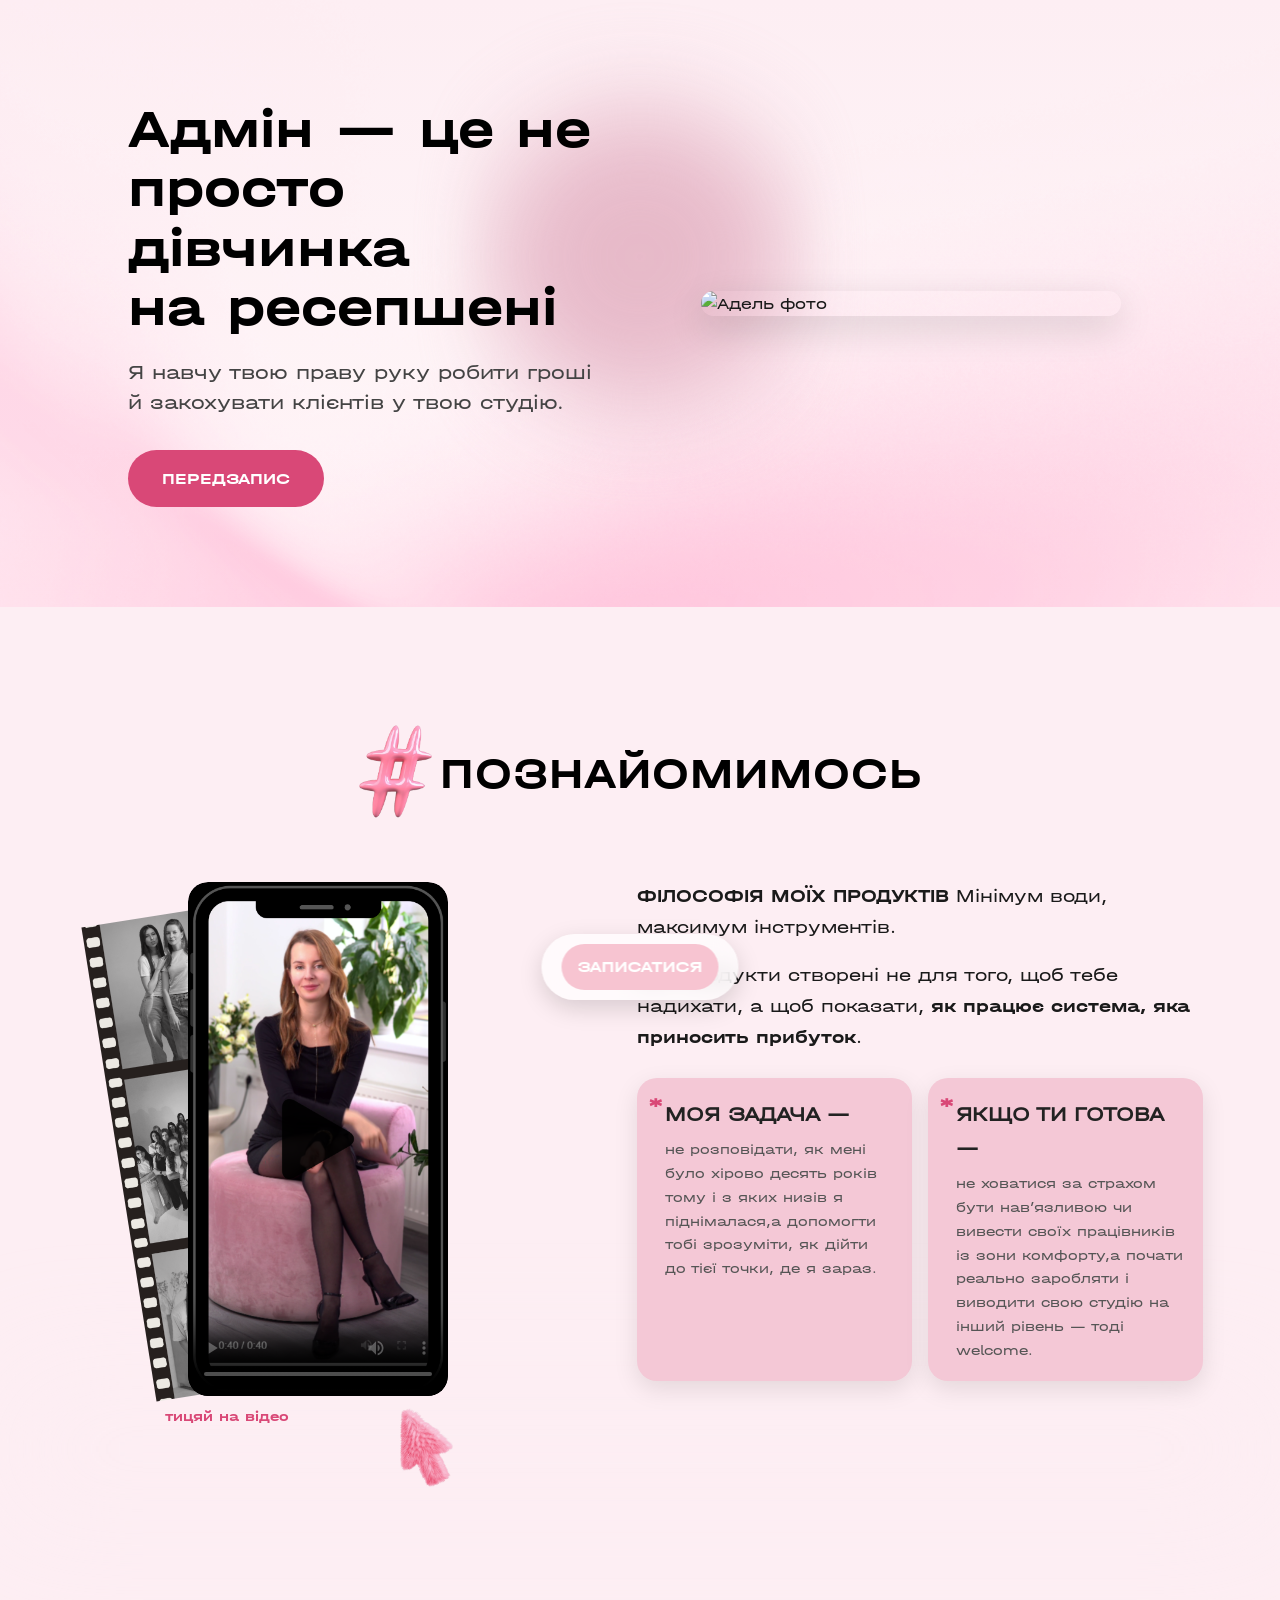
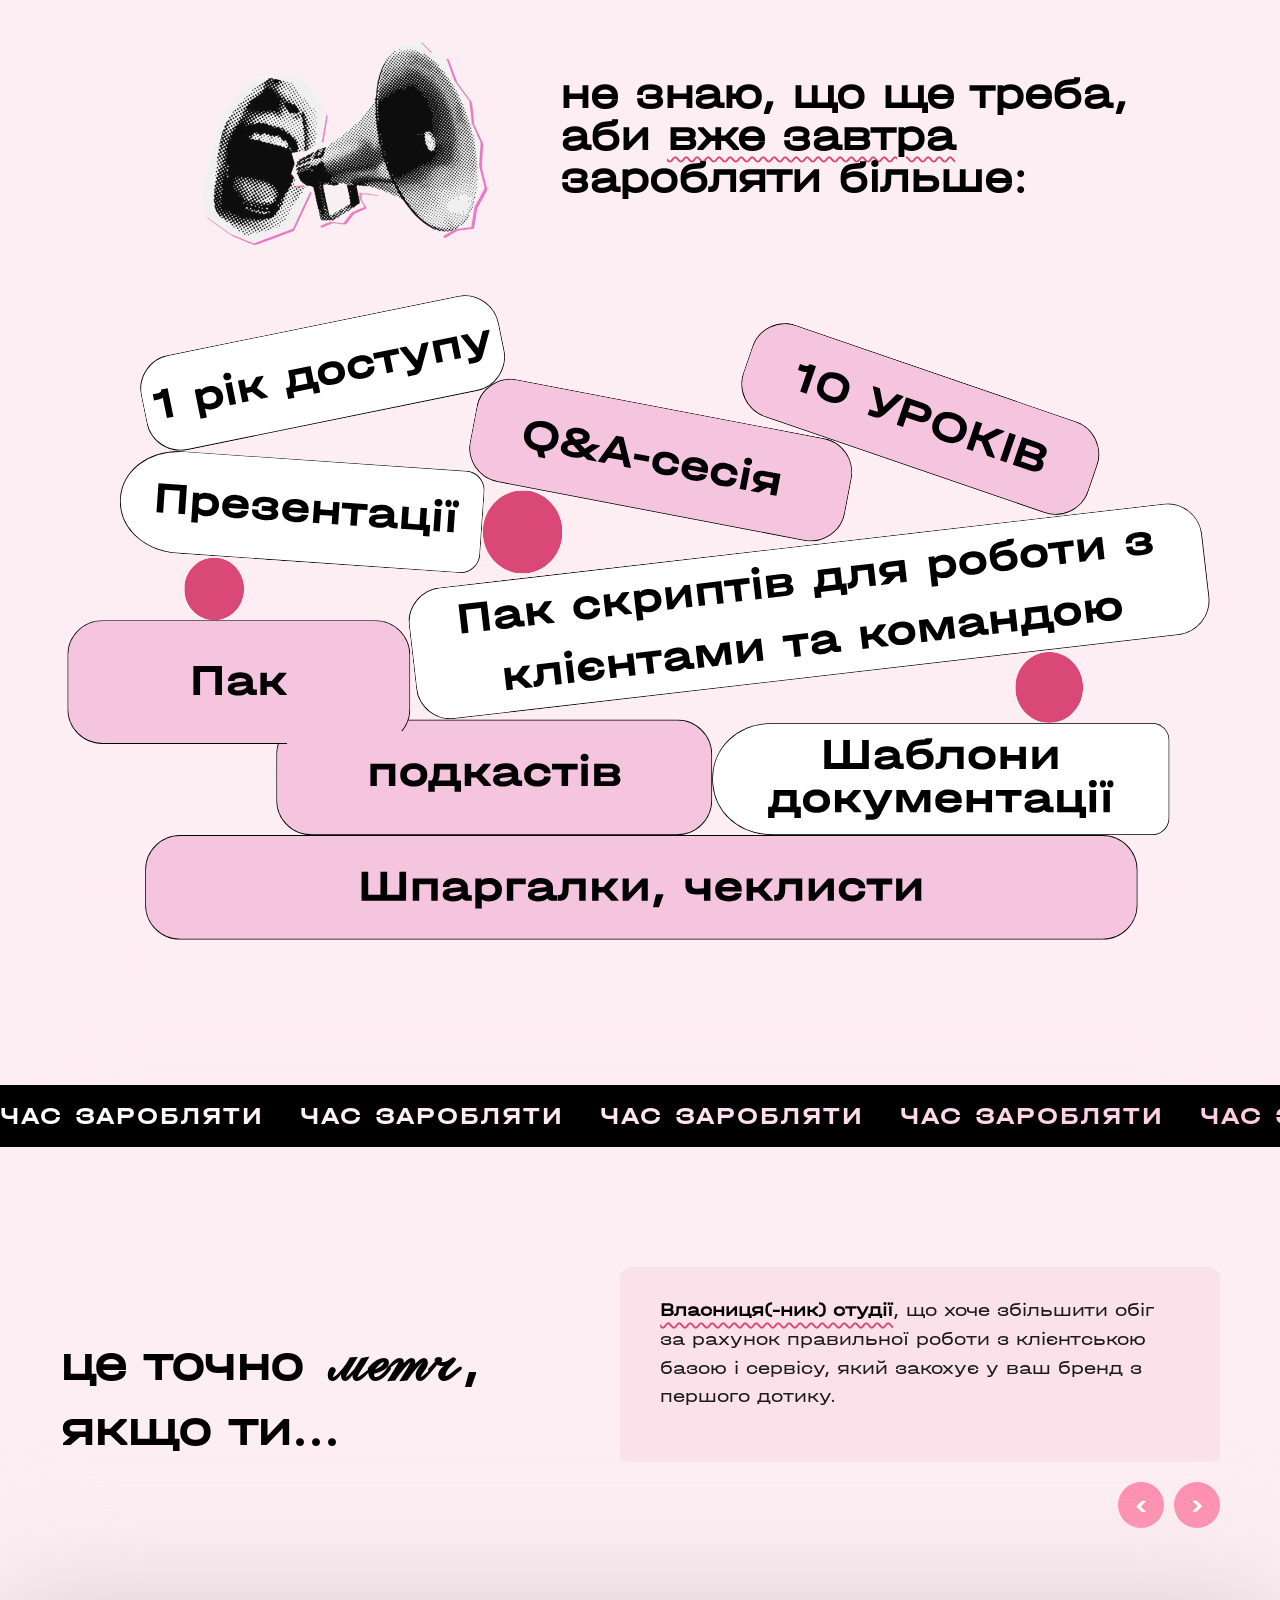
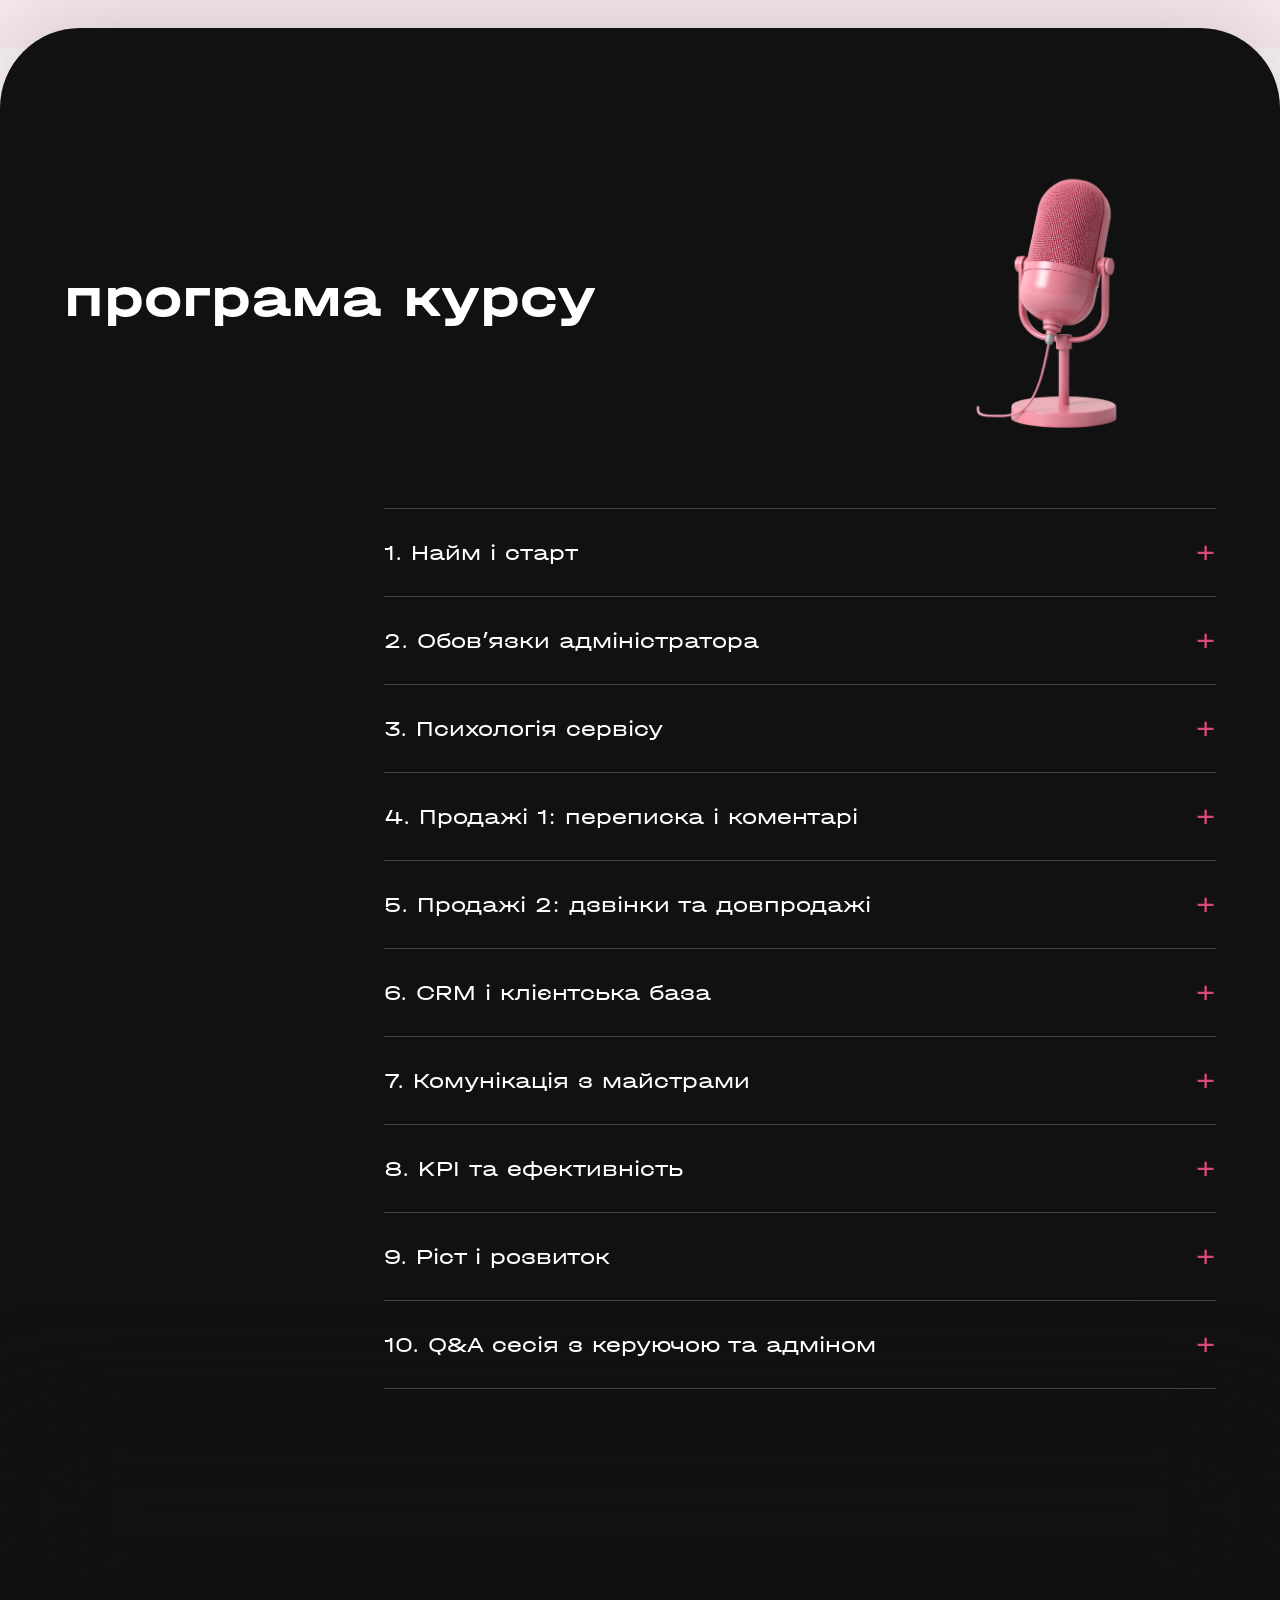
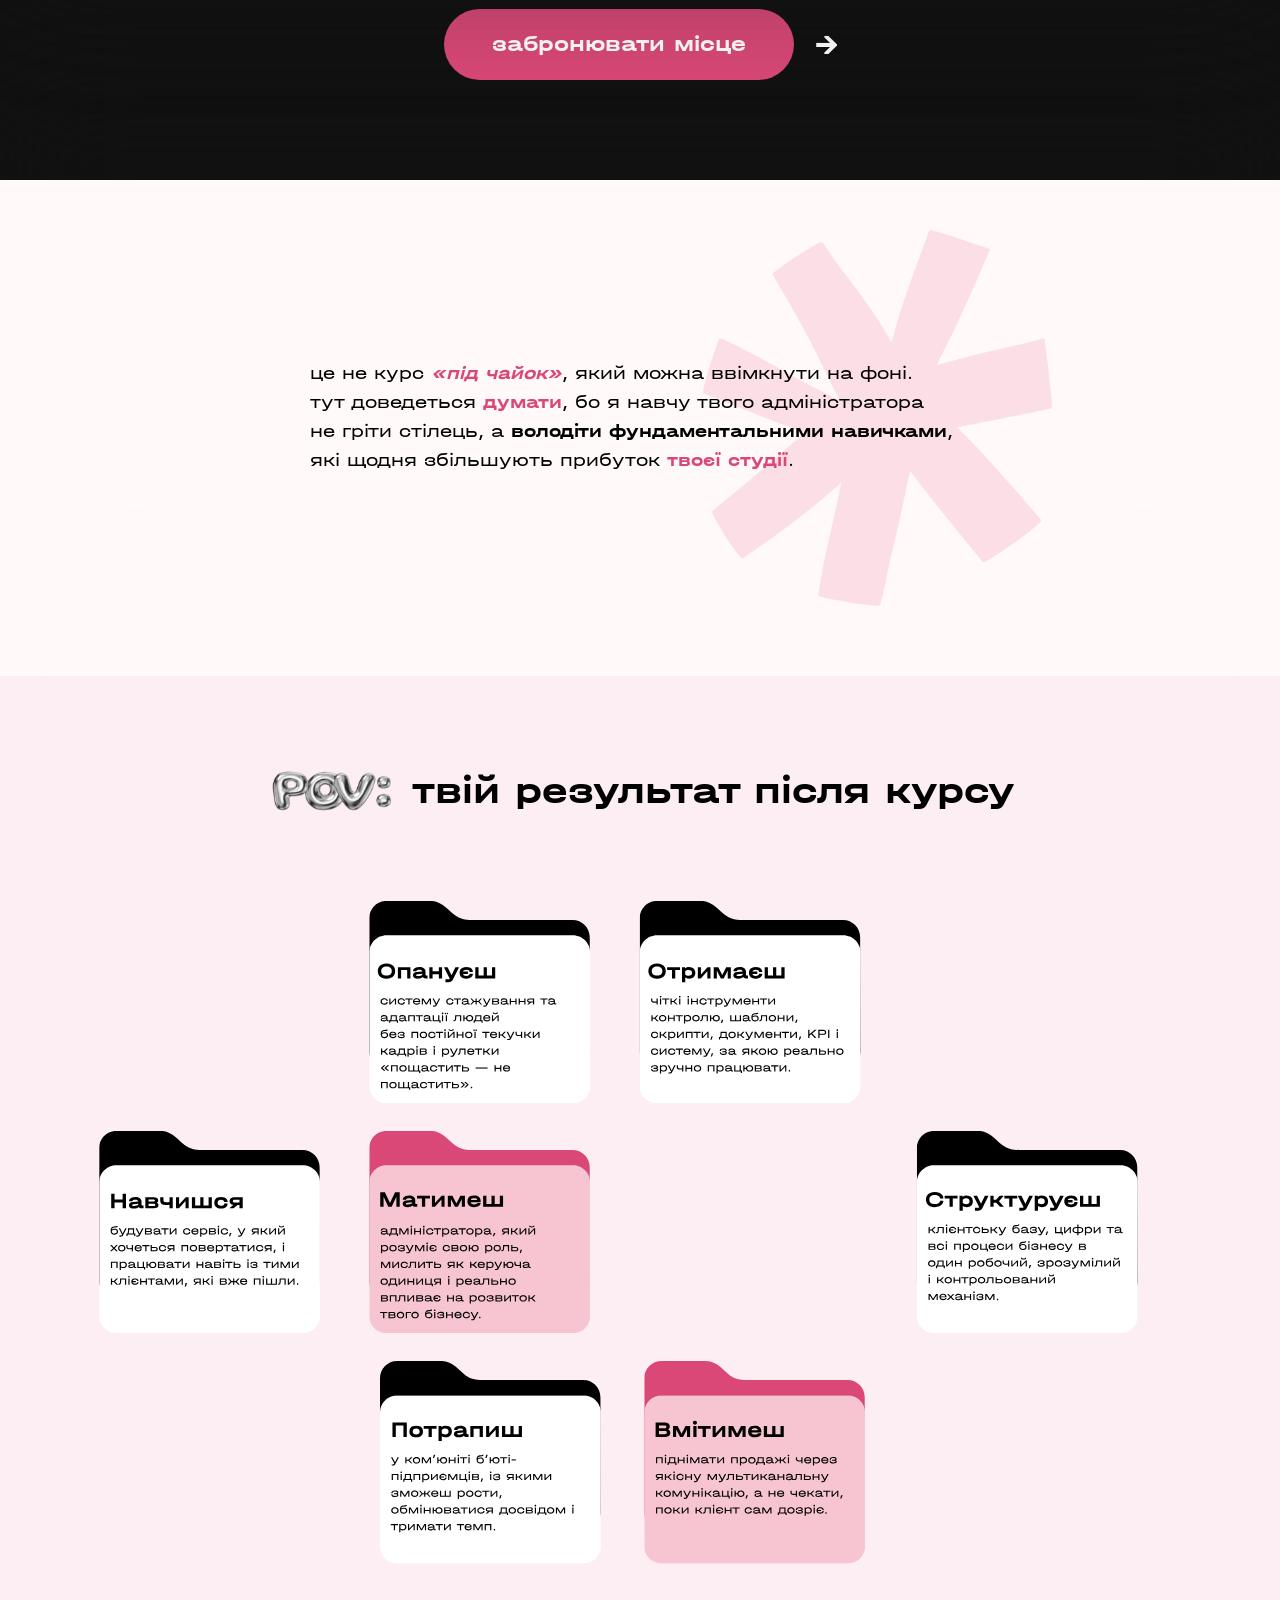
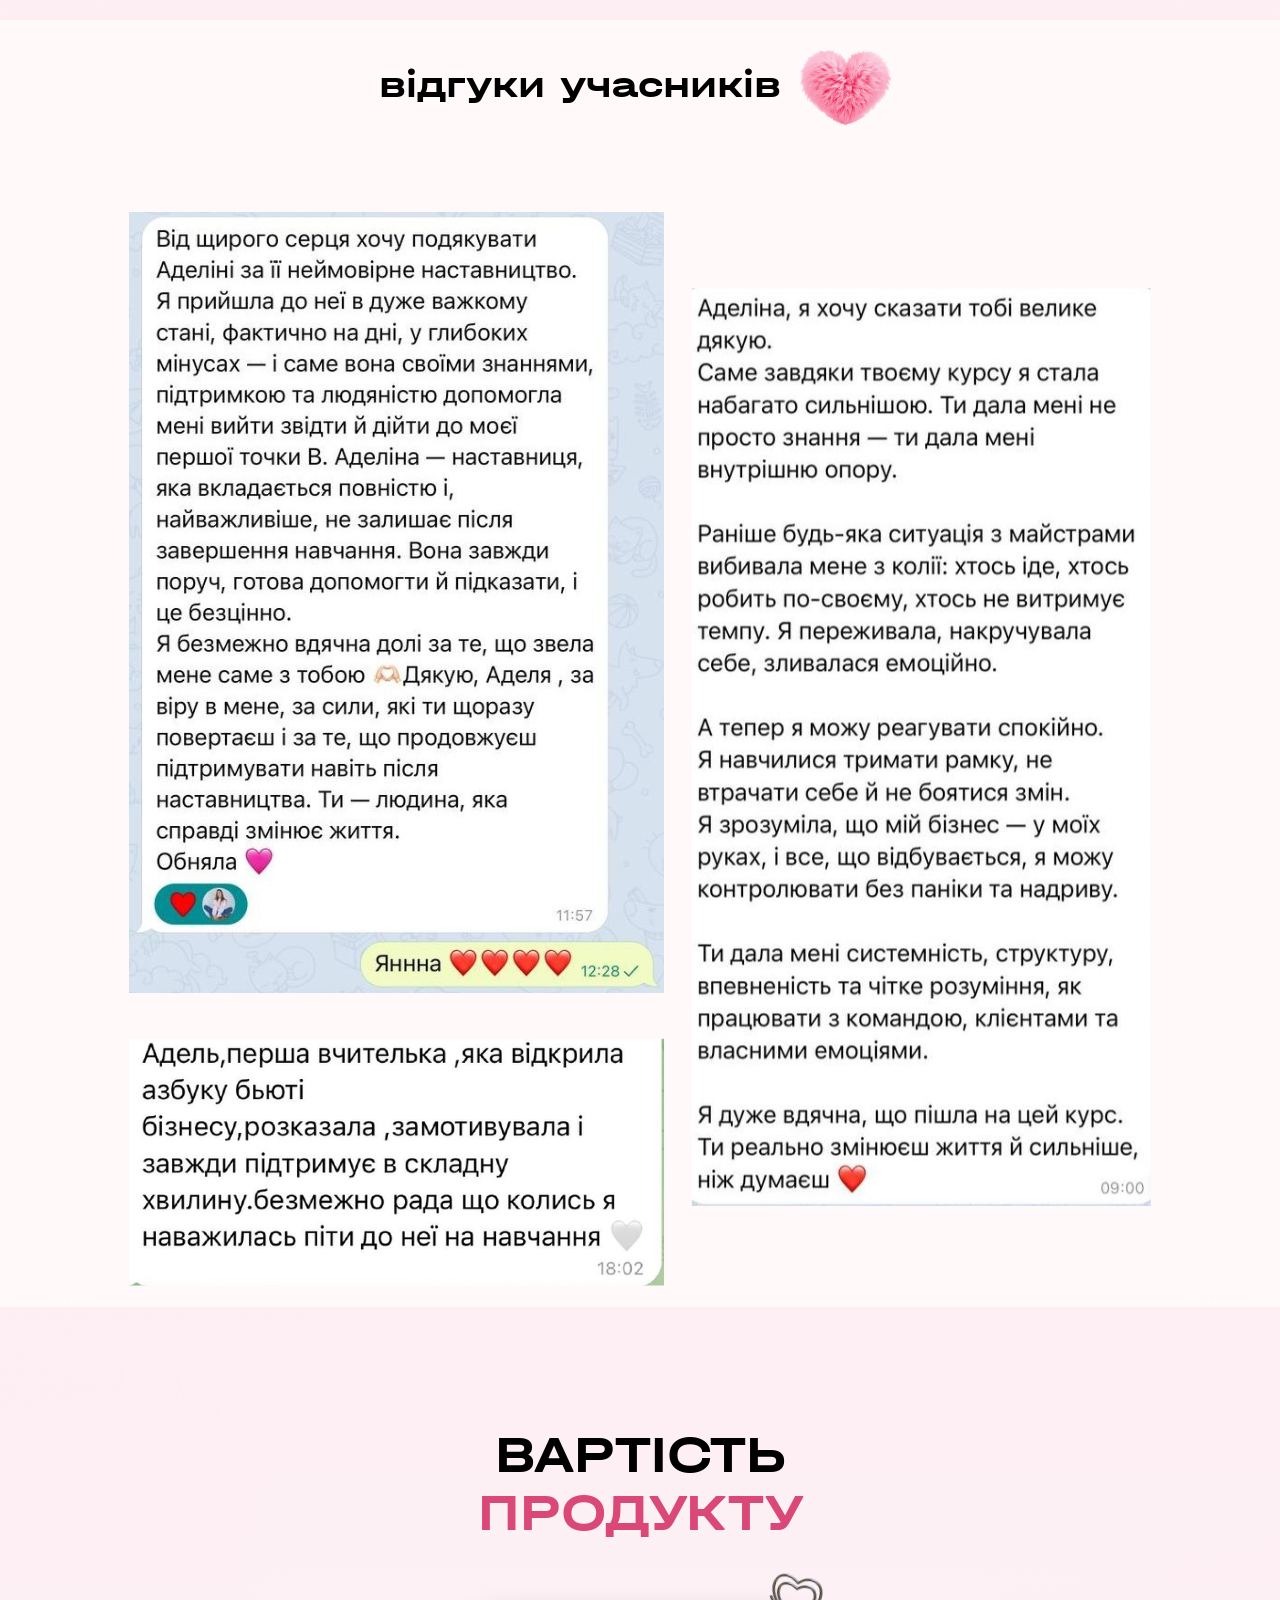
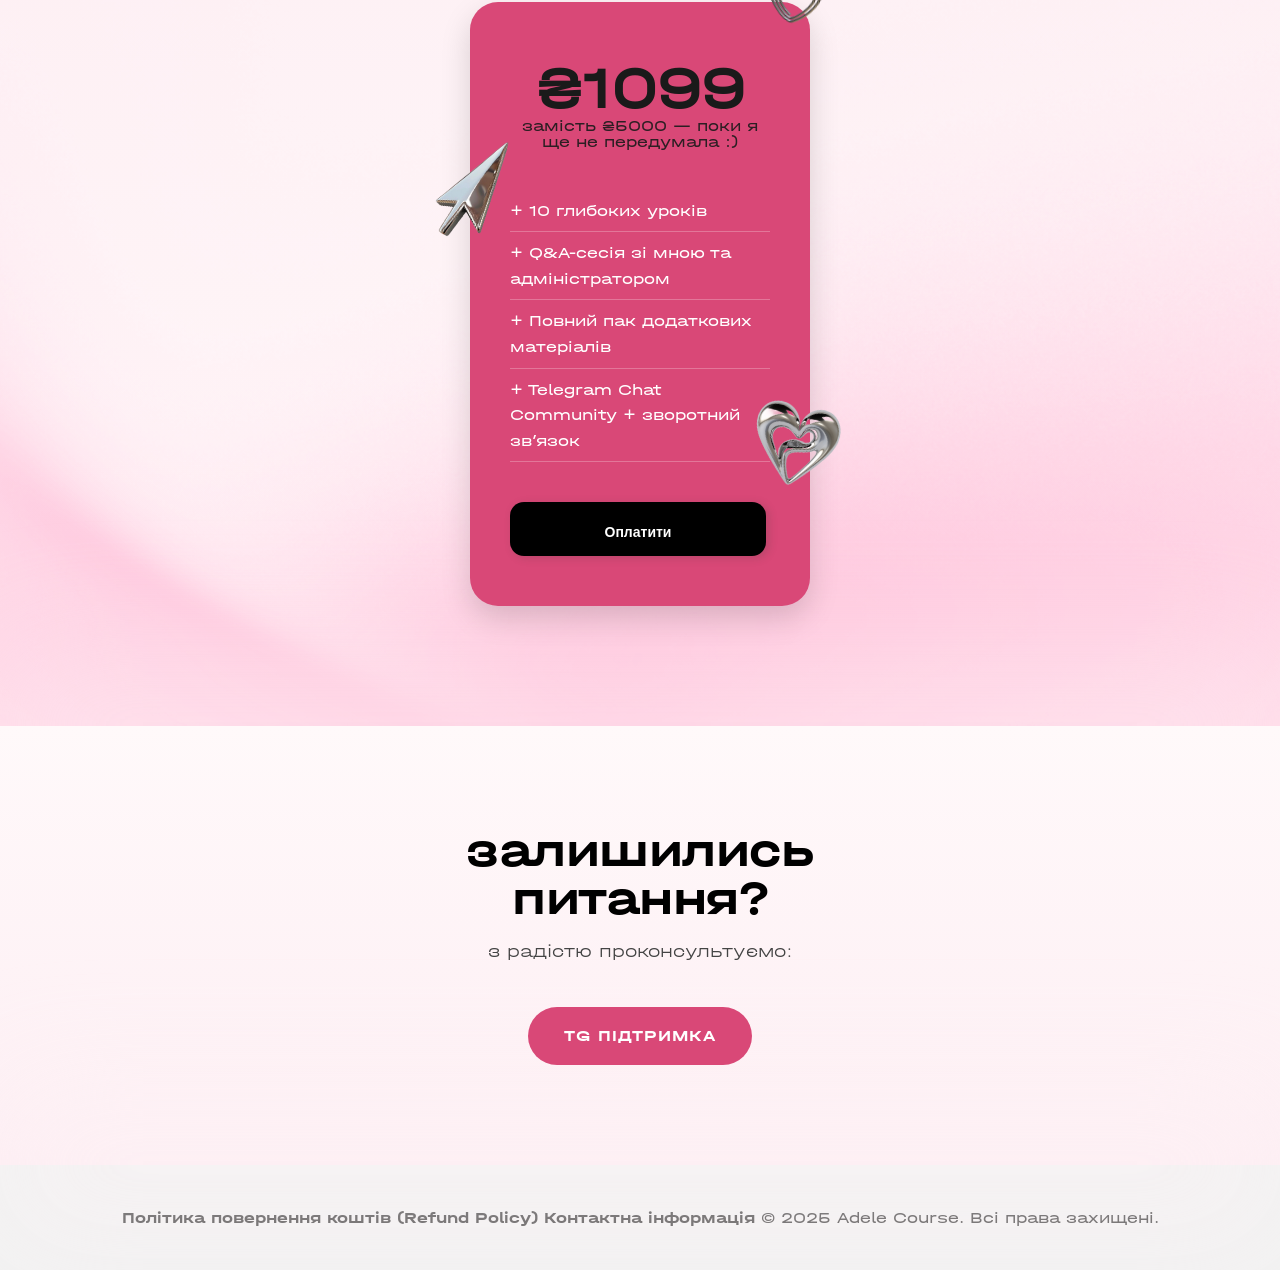
==== commit 2e603a16: "Update index.html" ====
--- a/index.html
+++ b/index.html
@@ -2557,6 +2557,8 @@
 </section>
 
 <footer>
+  <a href="https://docs.google.com/document/d/1hjwzvSMZaruxfzvqZnwLrXWbaFTQ2usmpNAueCEs4Qc/edit?usp=sharing">Політика повернення коштів (Refund Policy)</a>
+  <a href="https://docs.google.com/document/d/1kfrIZzcPw54Vinonhu7v9VqNleWa7aCYEaqrWjVXD4c/edit?usp=sharing">Контактна інформація</a>
   © 2025 Adele Course. Всі права захищені.
 </footer>
 
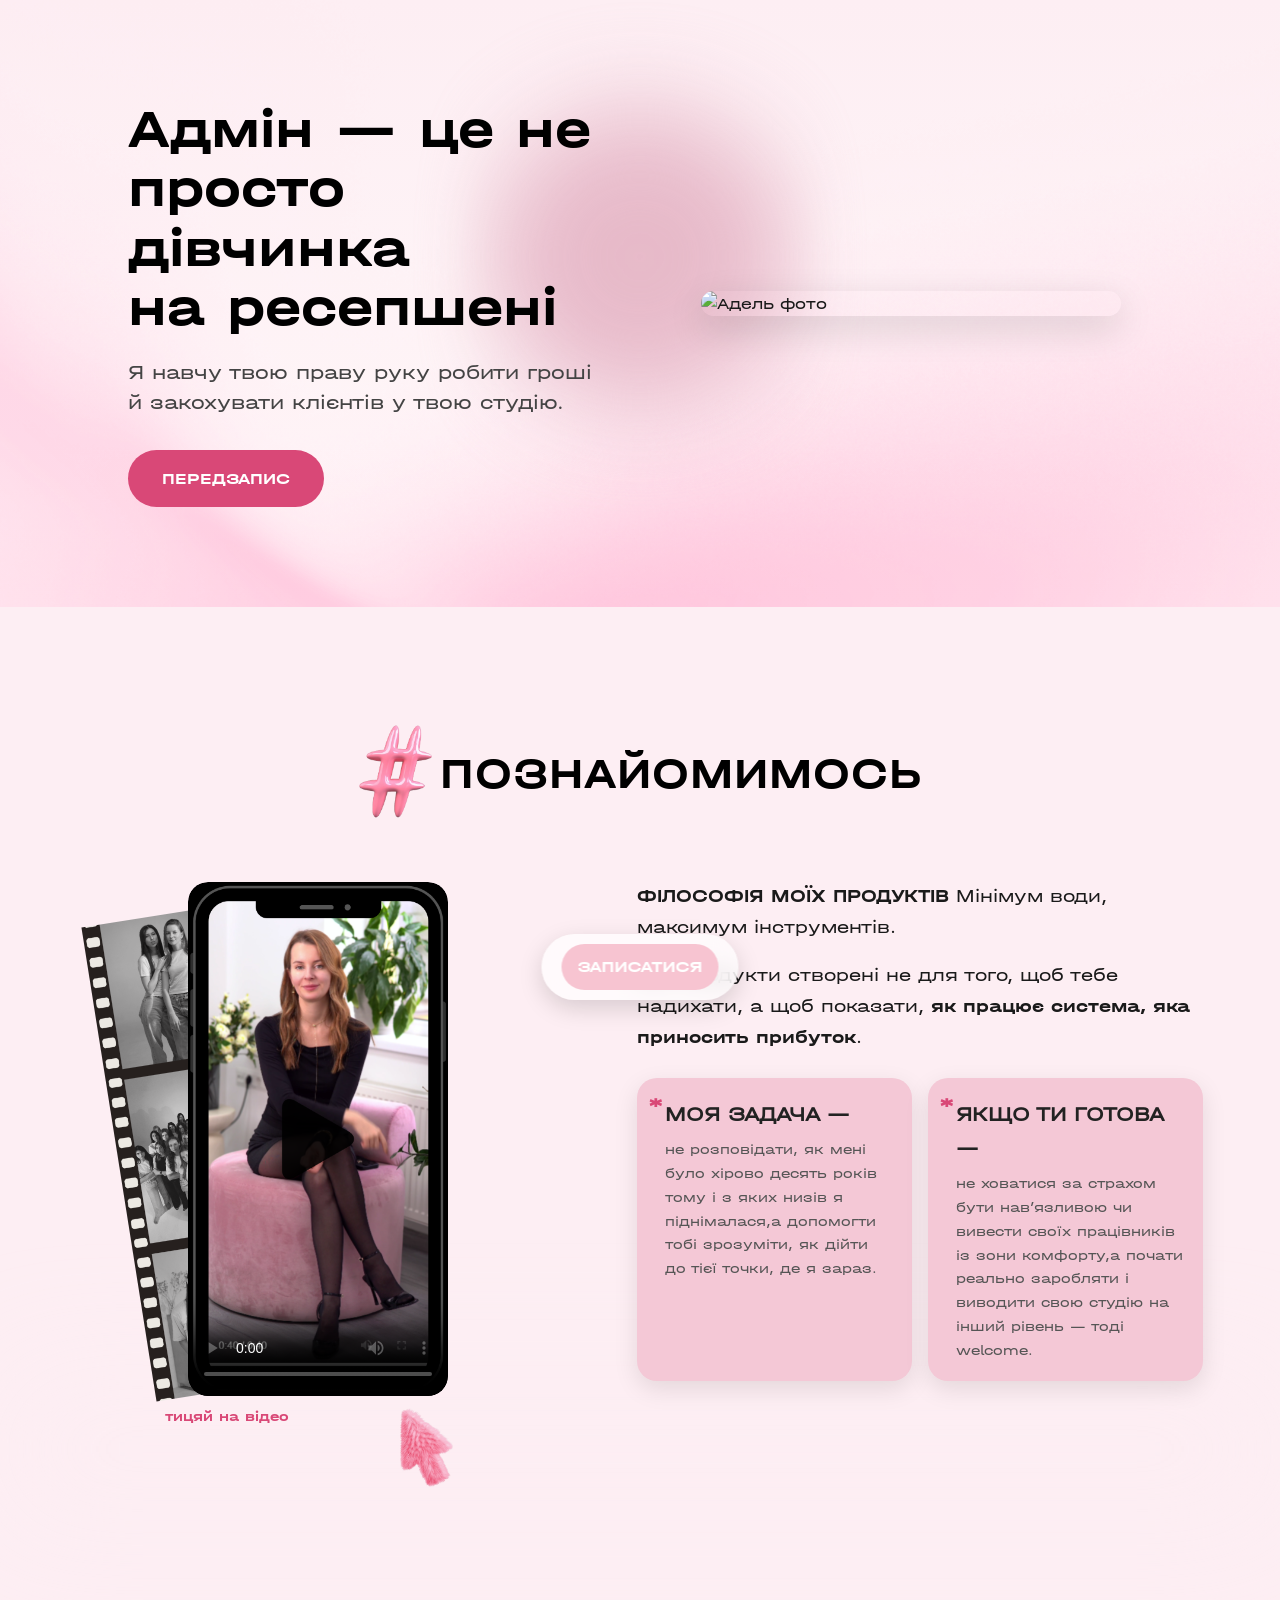
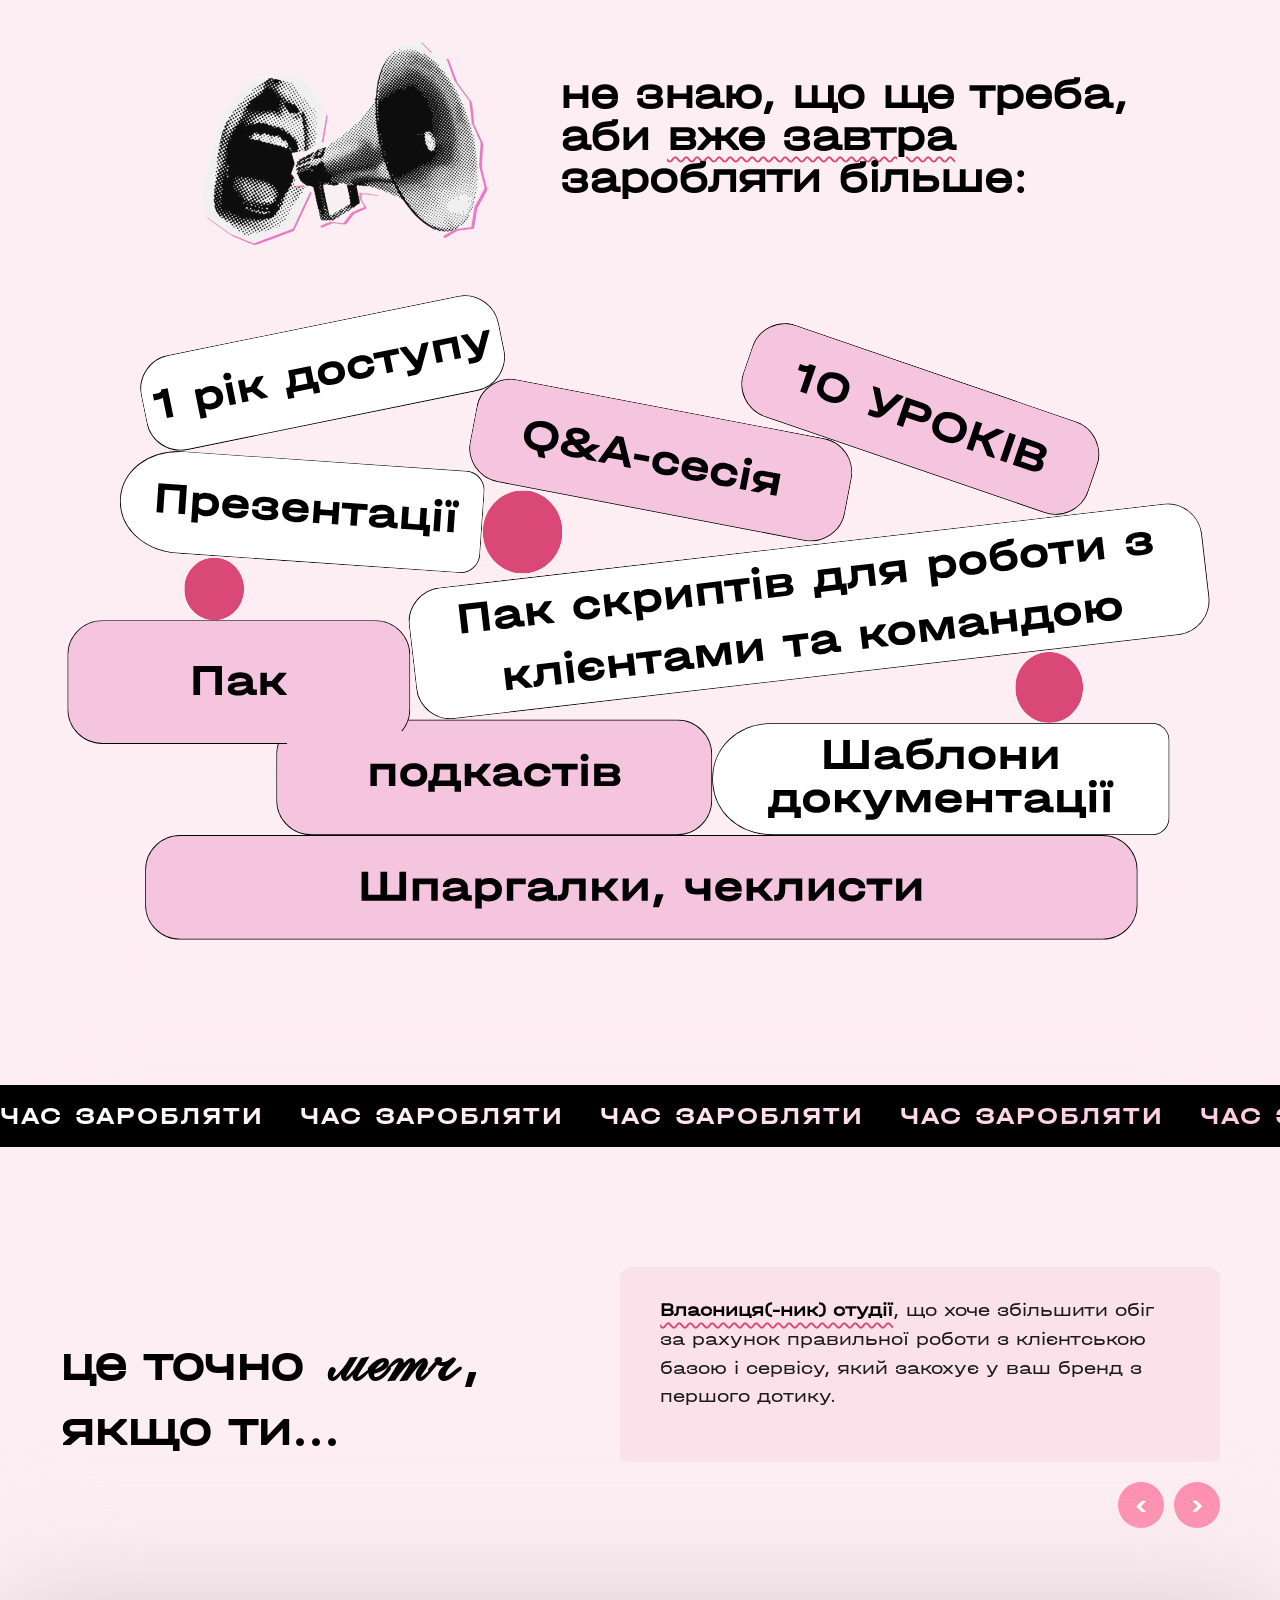
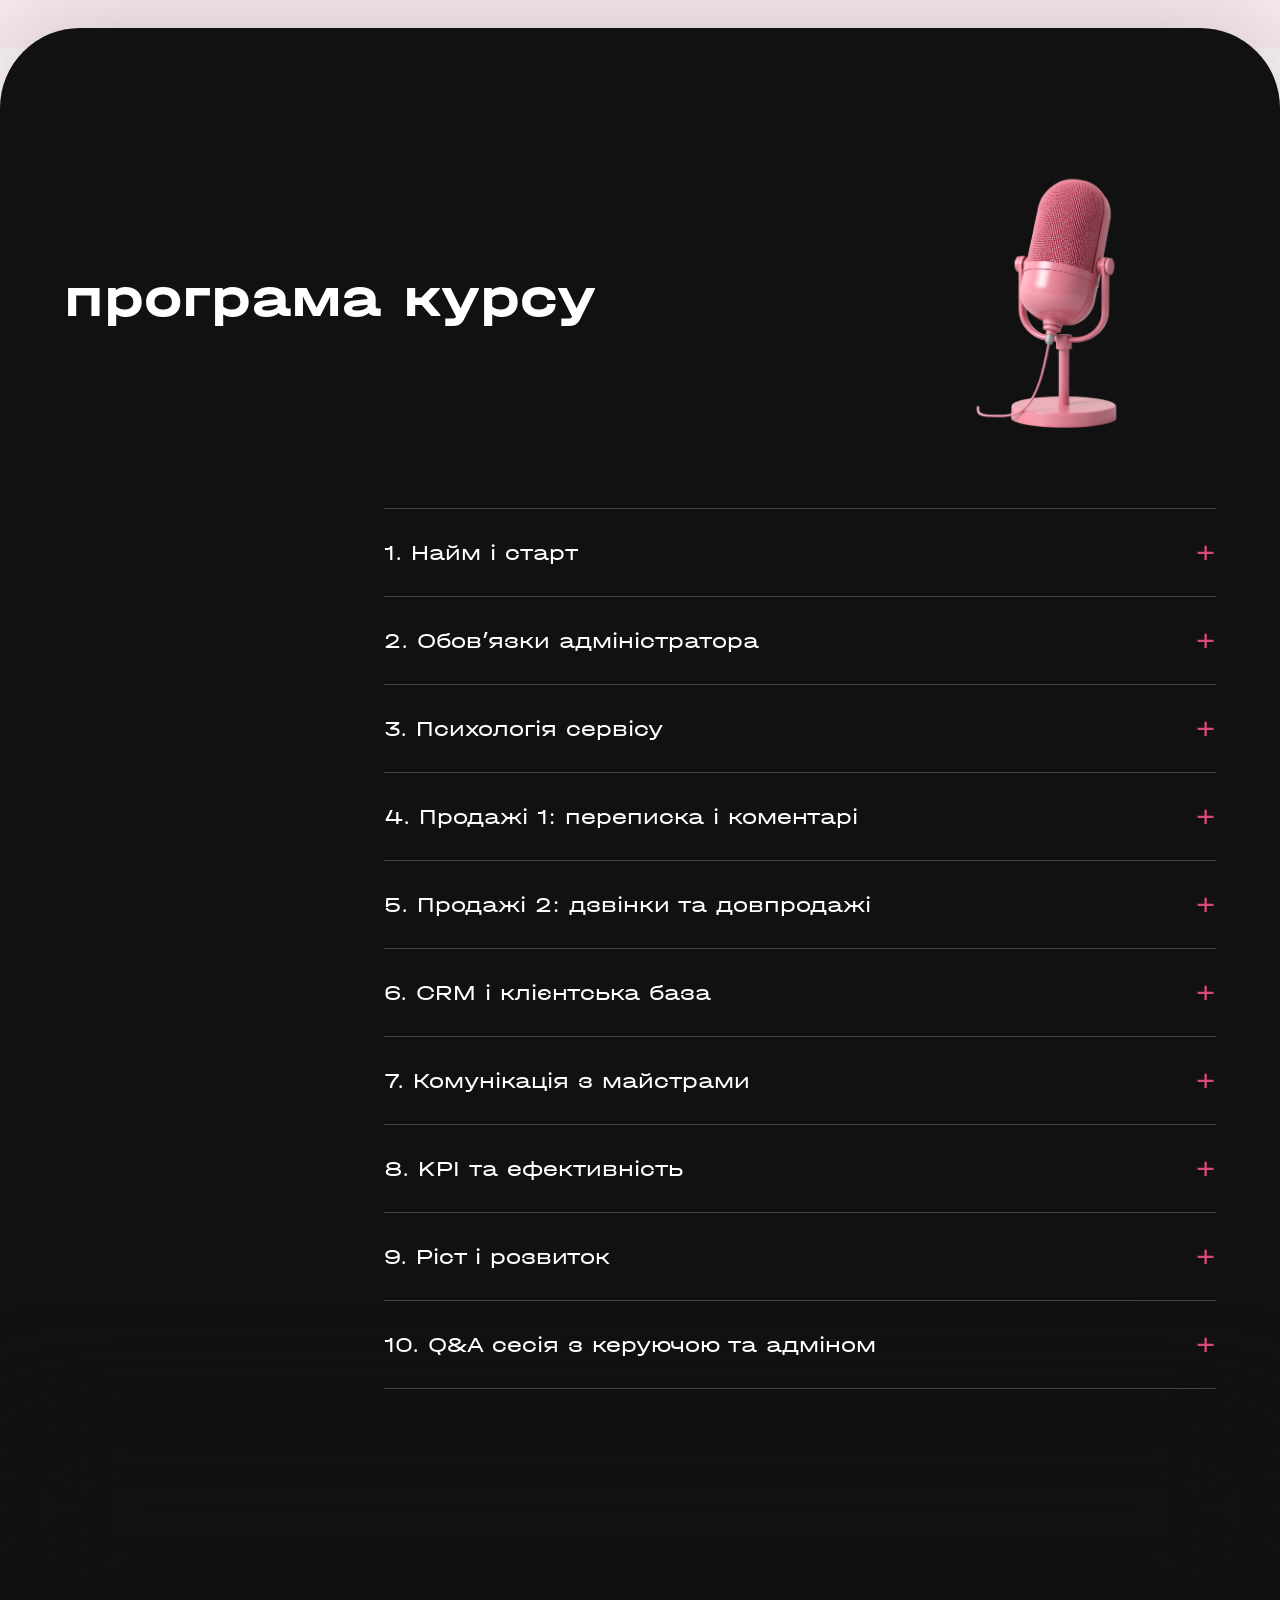
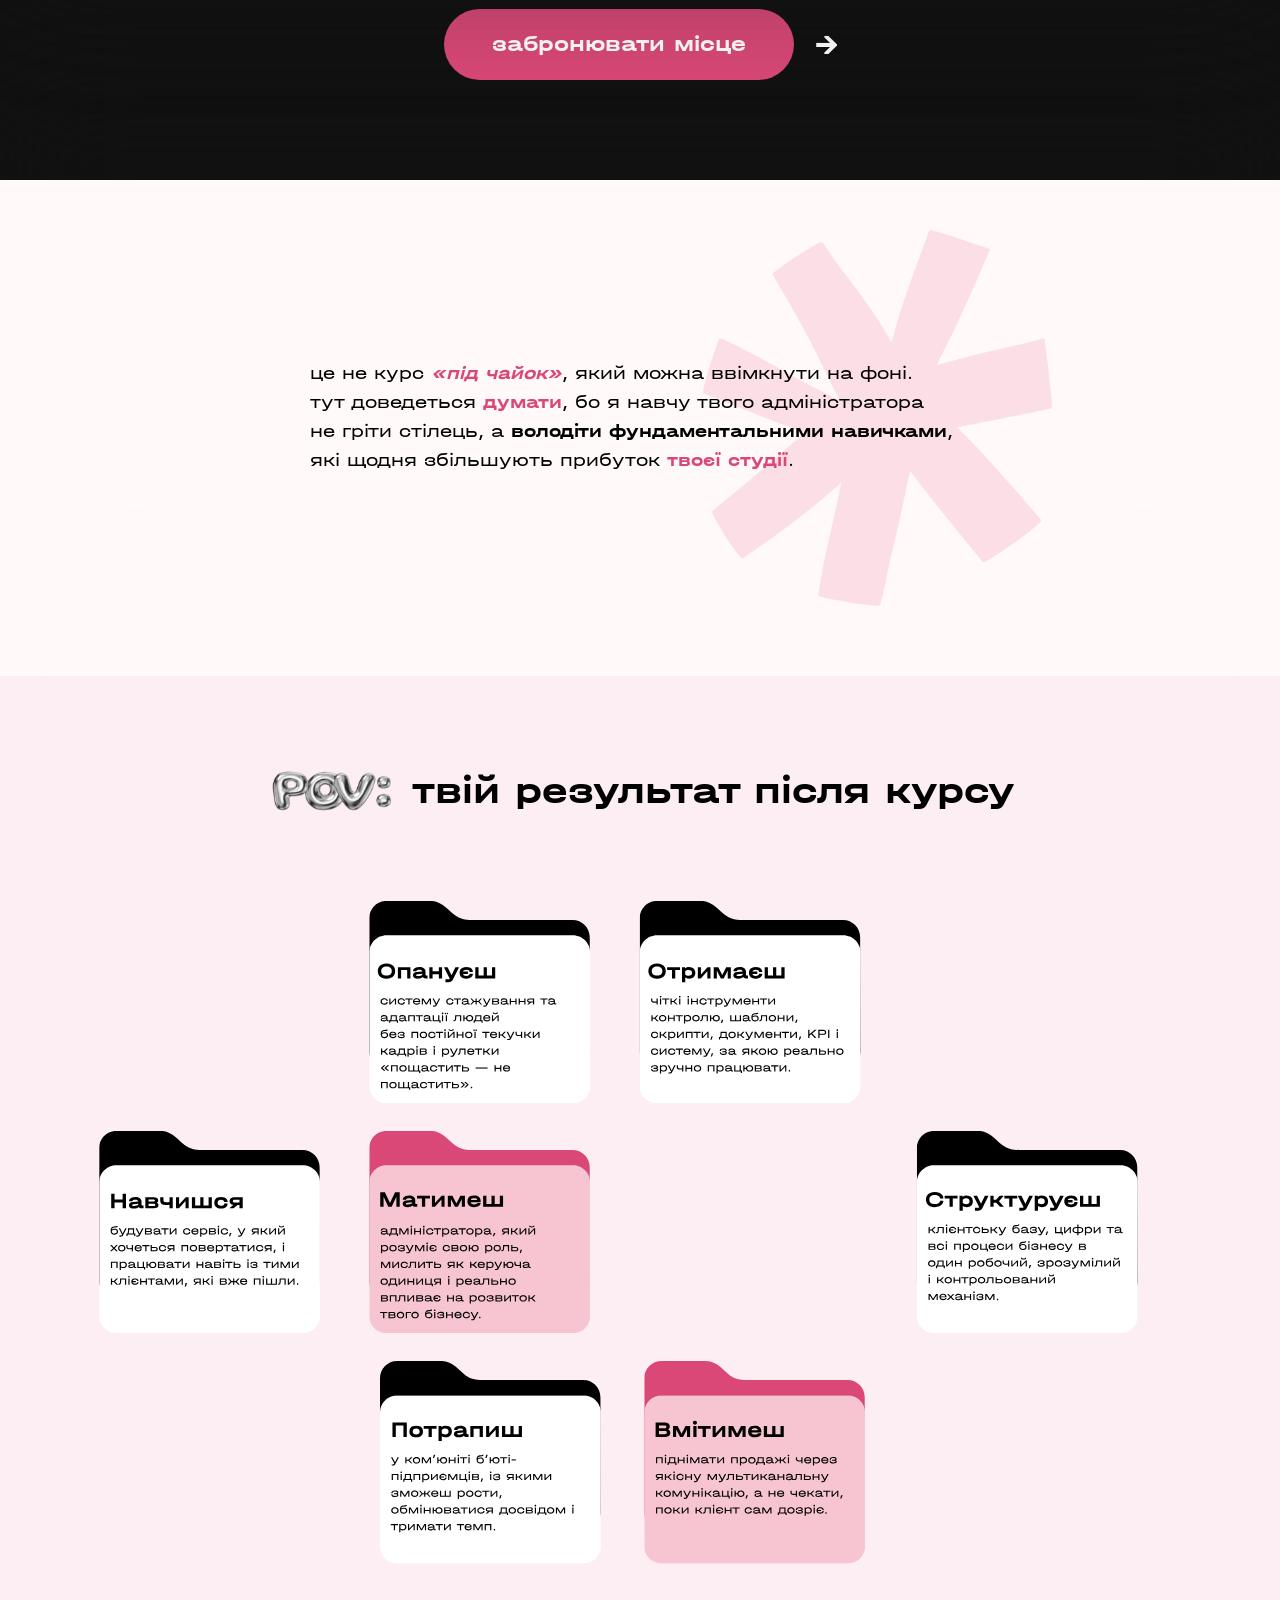
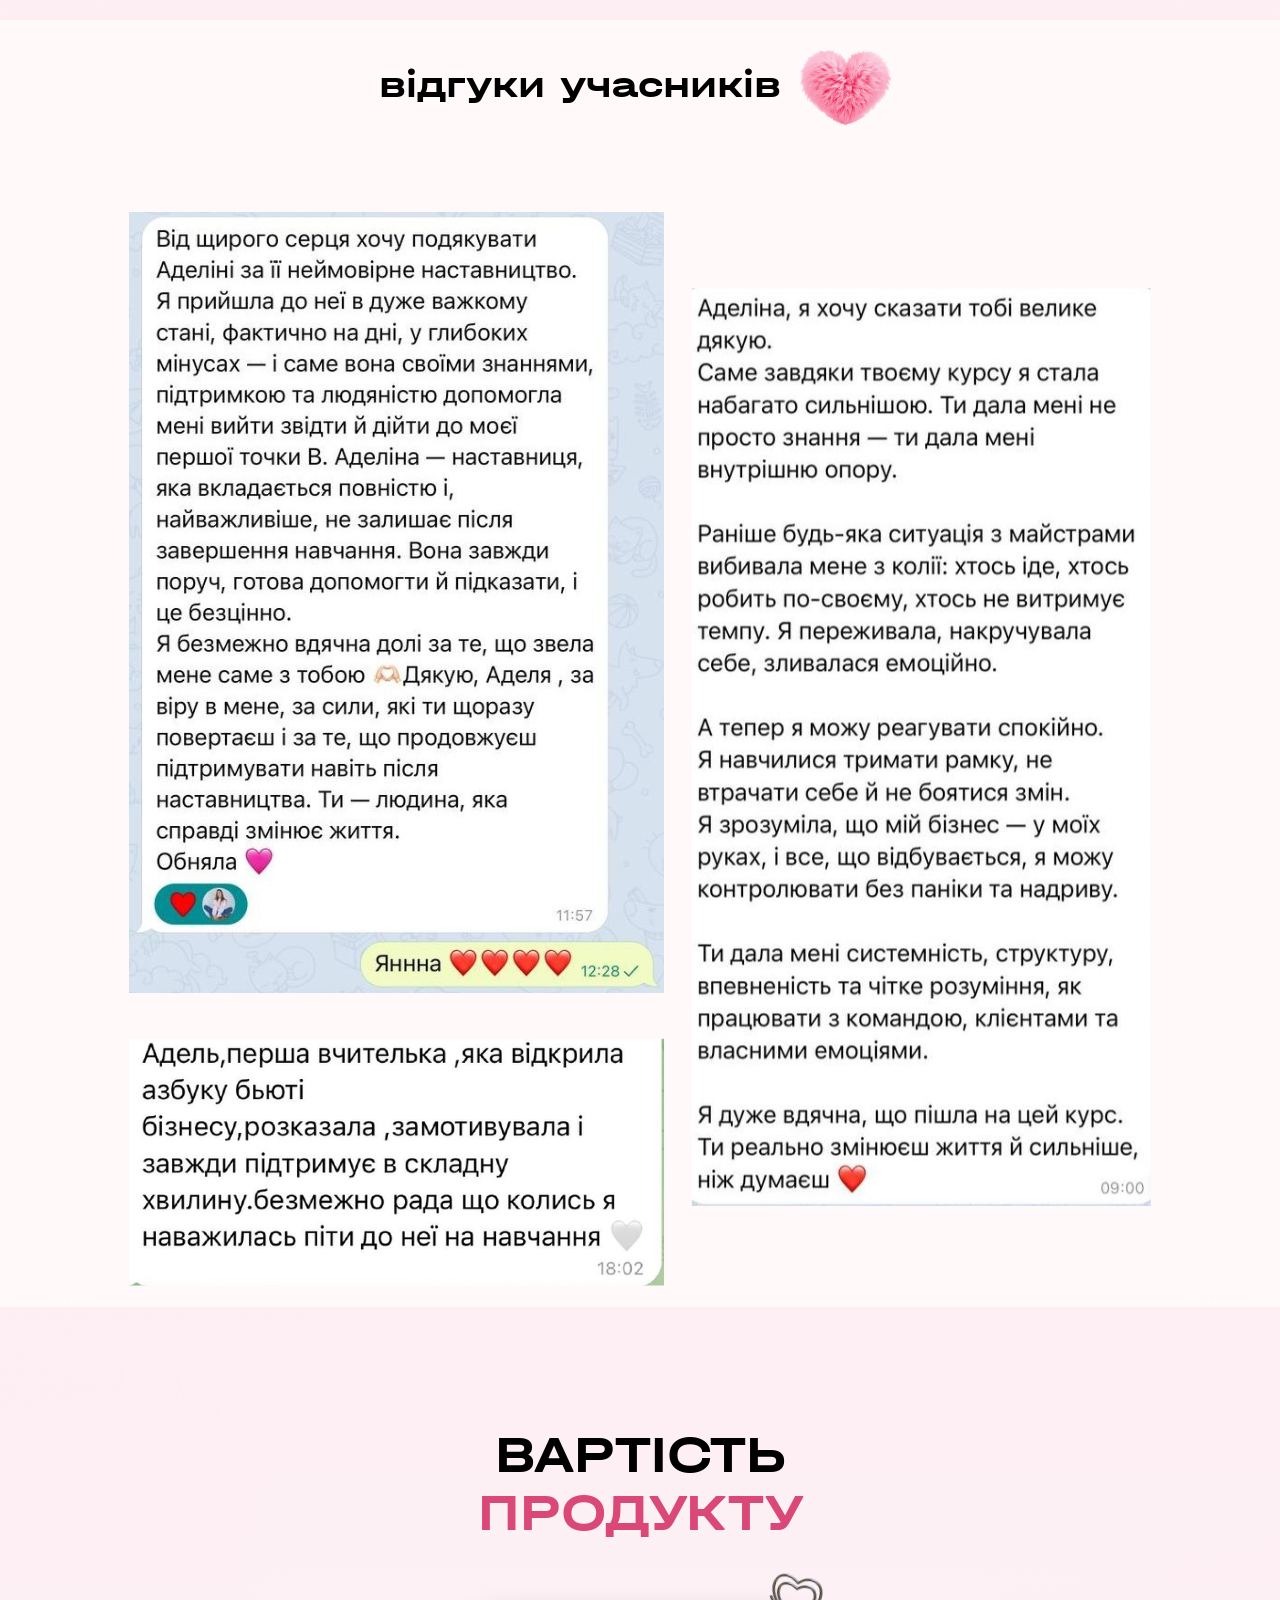
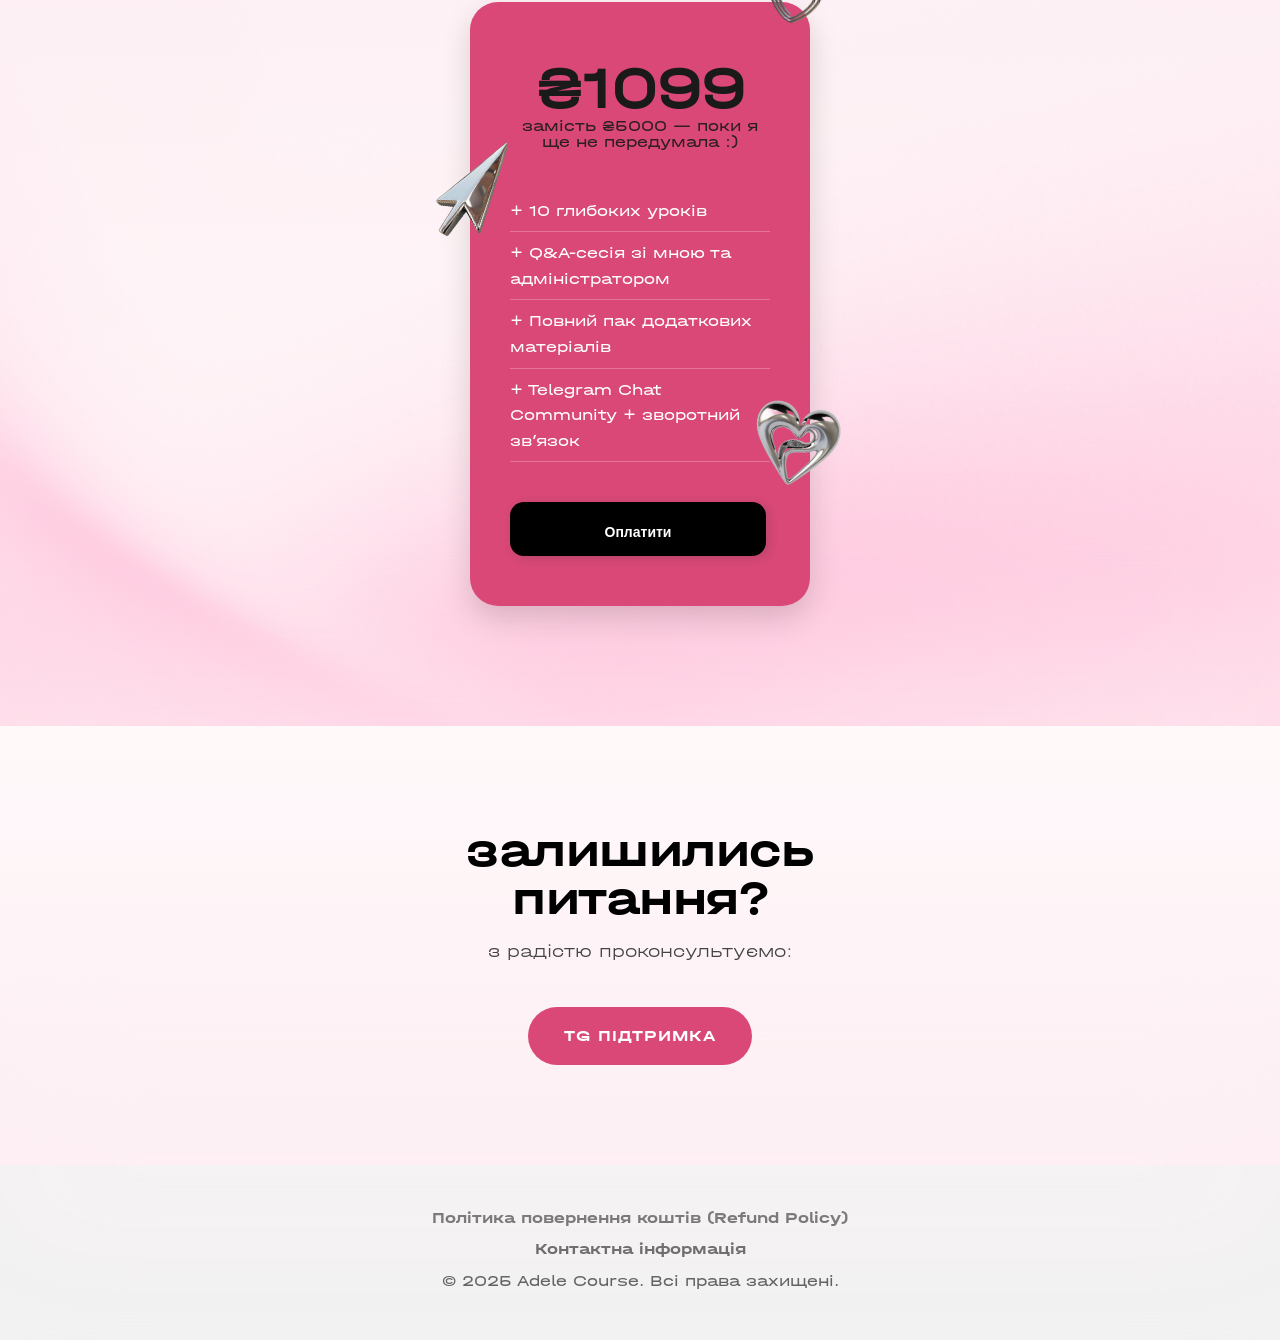
==== commit 1875f2ed: "Update index.html" ====
--- a/index.html
+++ b/index.html
@@ -2153,6 +2153,11 @@
   50% { transform: translateY(-4px); }
 }
 
+footer a.f-link,
+footer span {
+  display: block;
+  margin-bottom: 6px; /* можеш міняти */
+}
 
   </style>
 </head>
@@ -2557,10 +2562,17 @@
 </section>
 
 <footer>
-  <a href="https://docs.google.com/document/d/1hjwzvSMZaruxfzvqZnwLrXWbaFTQ2usmpNAueCEs4Qc/edit?usp=sharing">Політика повернення коштів (Refund Policy)</a>
-  <a href="https://docs.google.com/document/d/1kfrIZzcPw54Vinonhu7v9VqNleWa7aCYEaqrWjVXD4c/edit?usp=sharing">Контактна інформація</a>
-  © 2025 Adele Course. Всі права захищені.
+  <a class="f-link" href="https://docs.google.com/document/d/1hjwzvSMZaruxfzvqZnwLrXWbaFTQ2usmpNAueCEs4Qc/edit?usp=sharing">
+    Політика повернення коштів (Refund Policy)
+  </a>
+
+  <a class="f-link" href="https://docs.google.com/document/d/1kfrIZzcPw54Vinonhu7v9VqNleWa7aCYEaqrWjVXD4c/edit?usp=sharing">
+    Контактна інформація
+  </a>
+
+  <span>© 2025 Adele Course. Всі права захищені.</span>
 </footer>
+
 
 <div class="floating-footer">
   <a href="#signup" class="footer-btn main">Записатися</a>
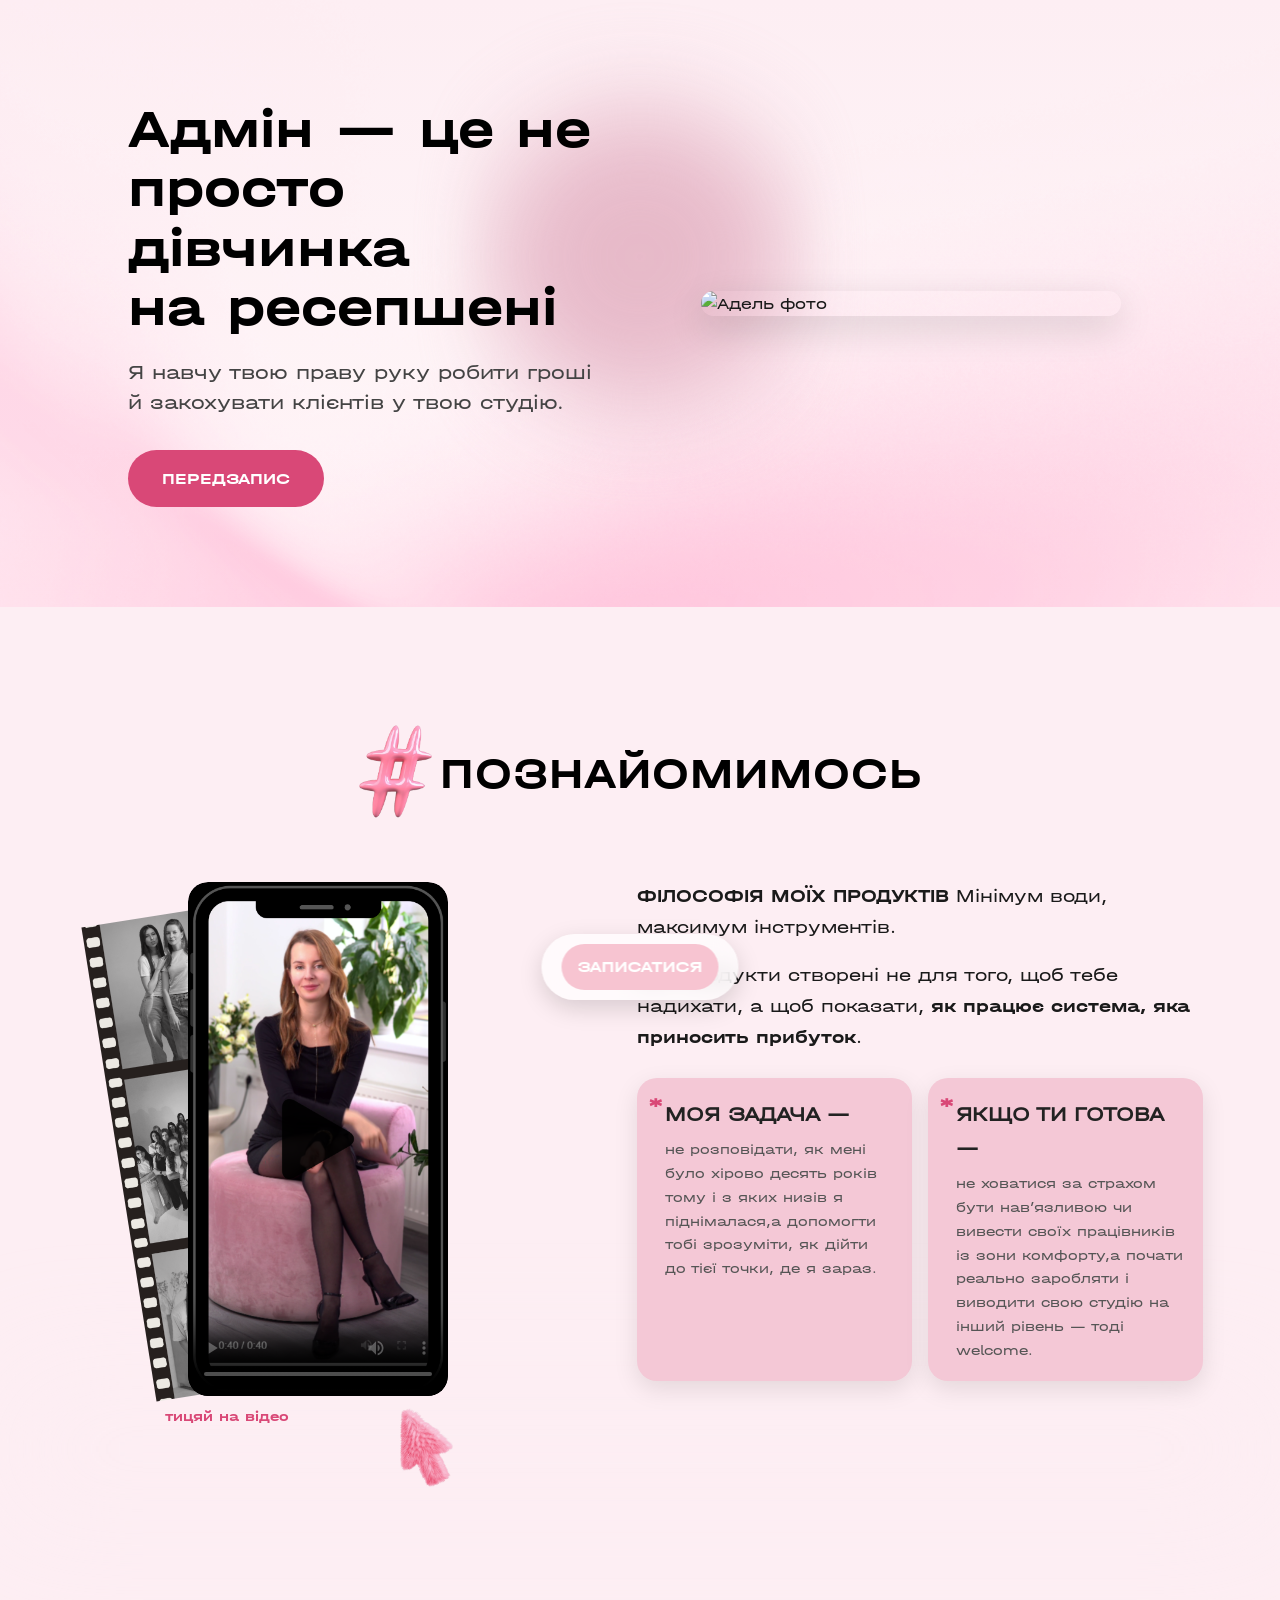
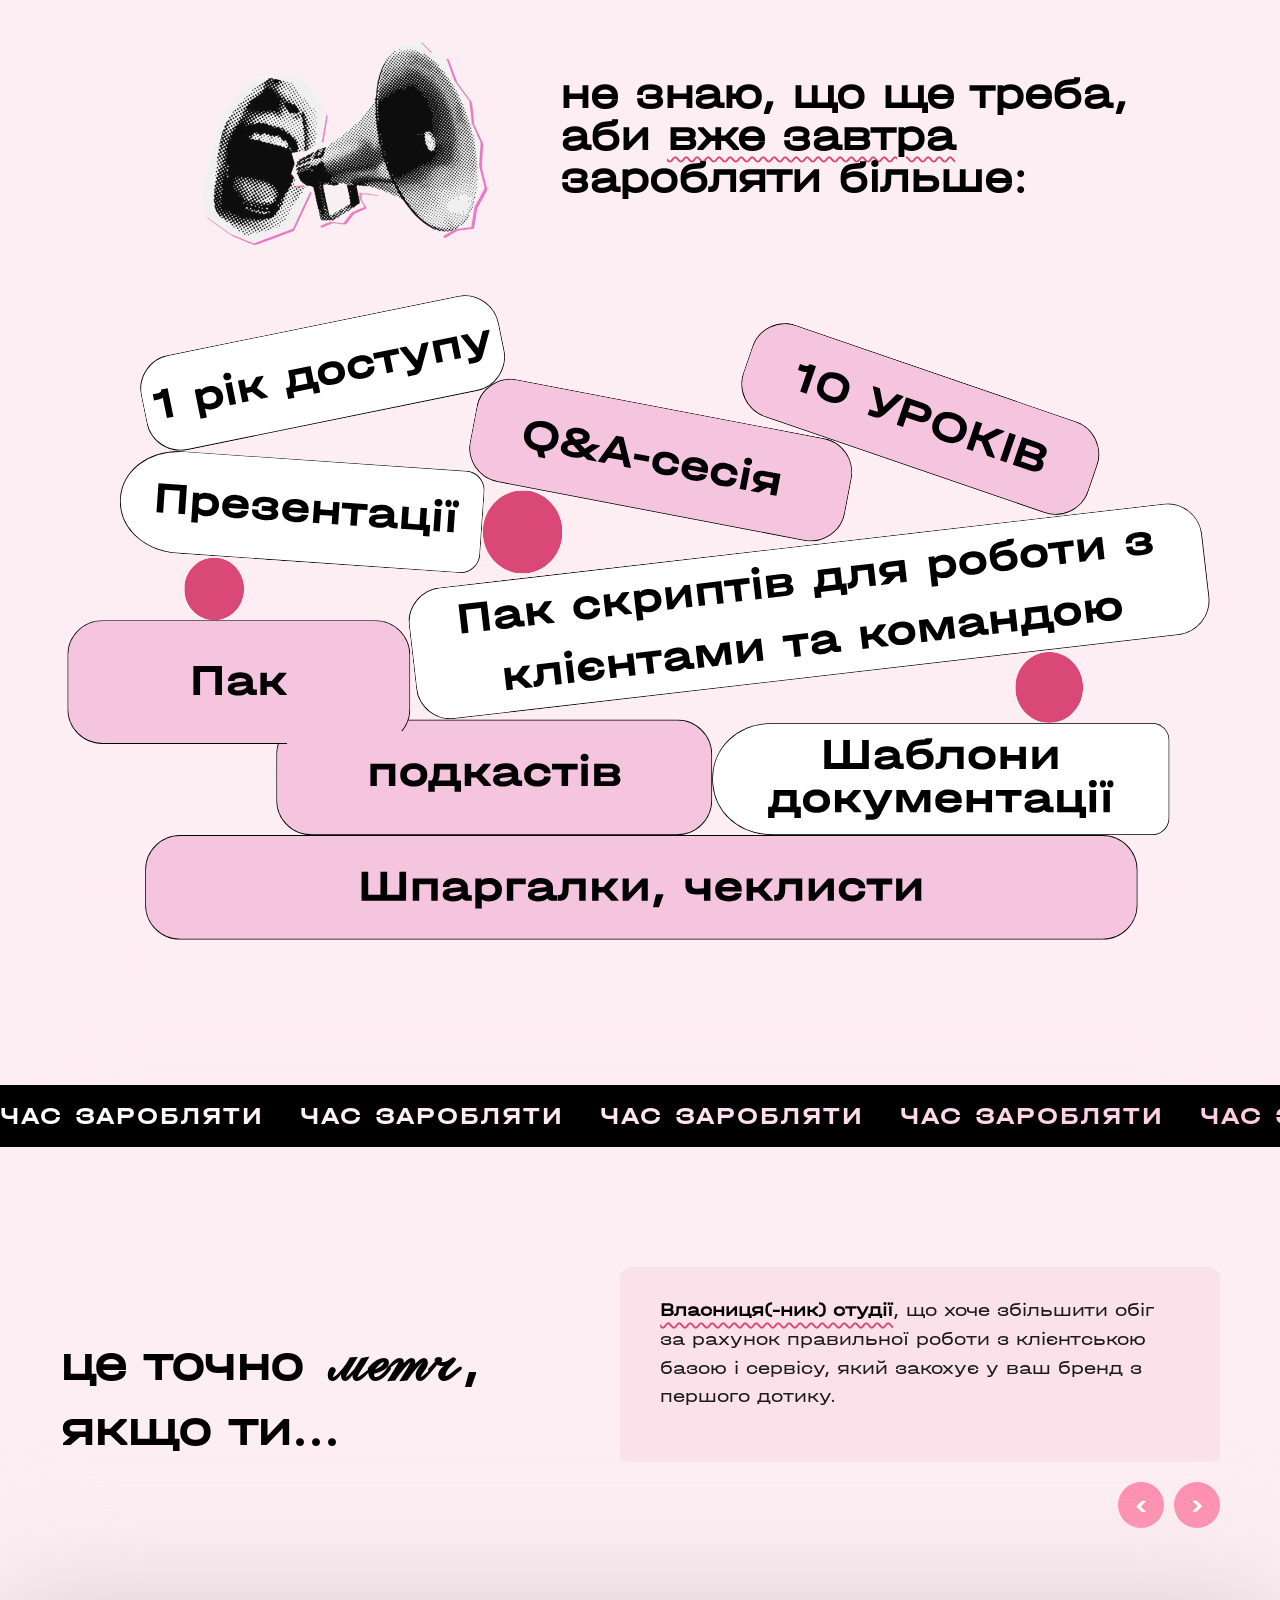
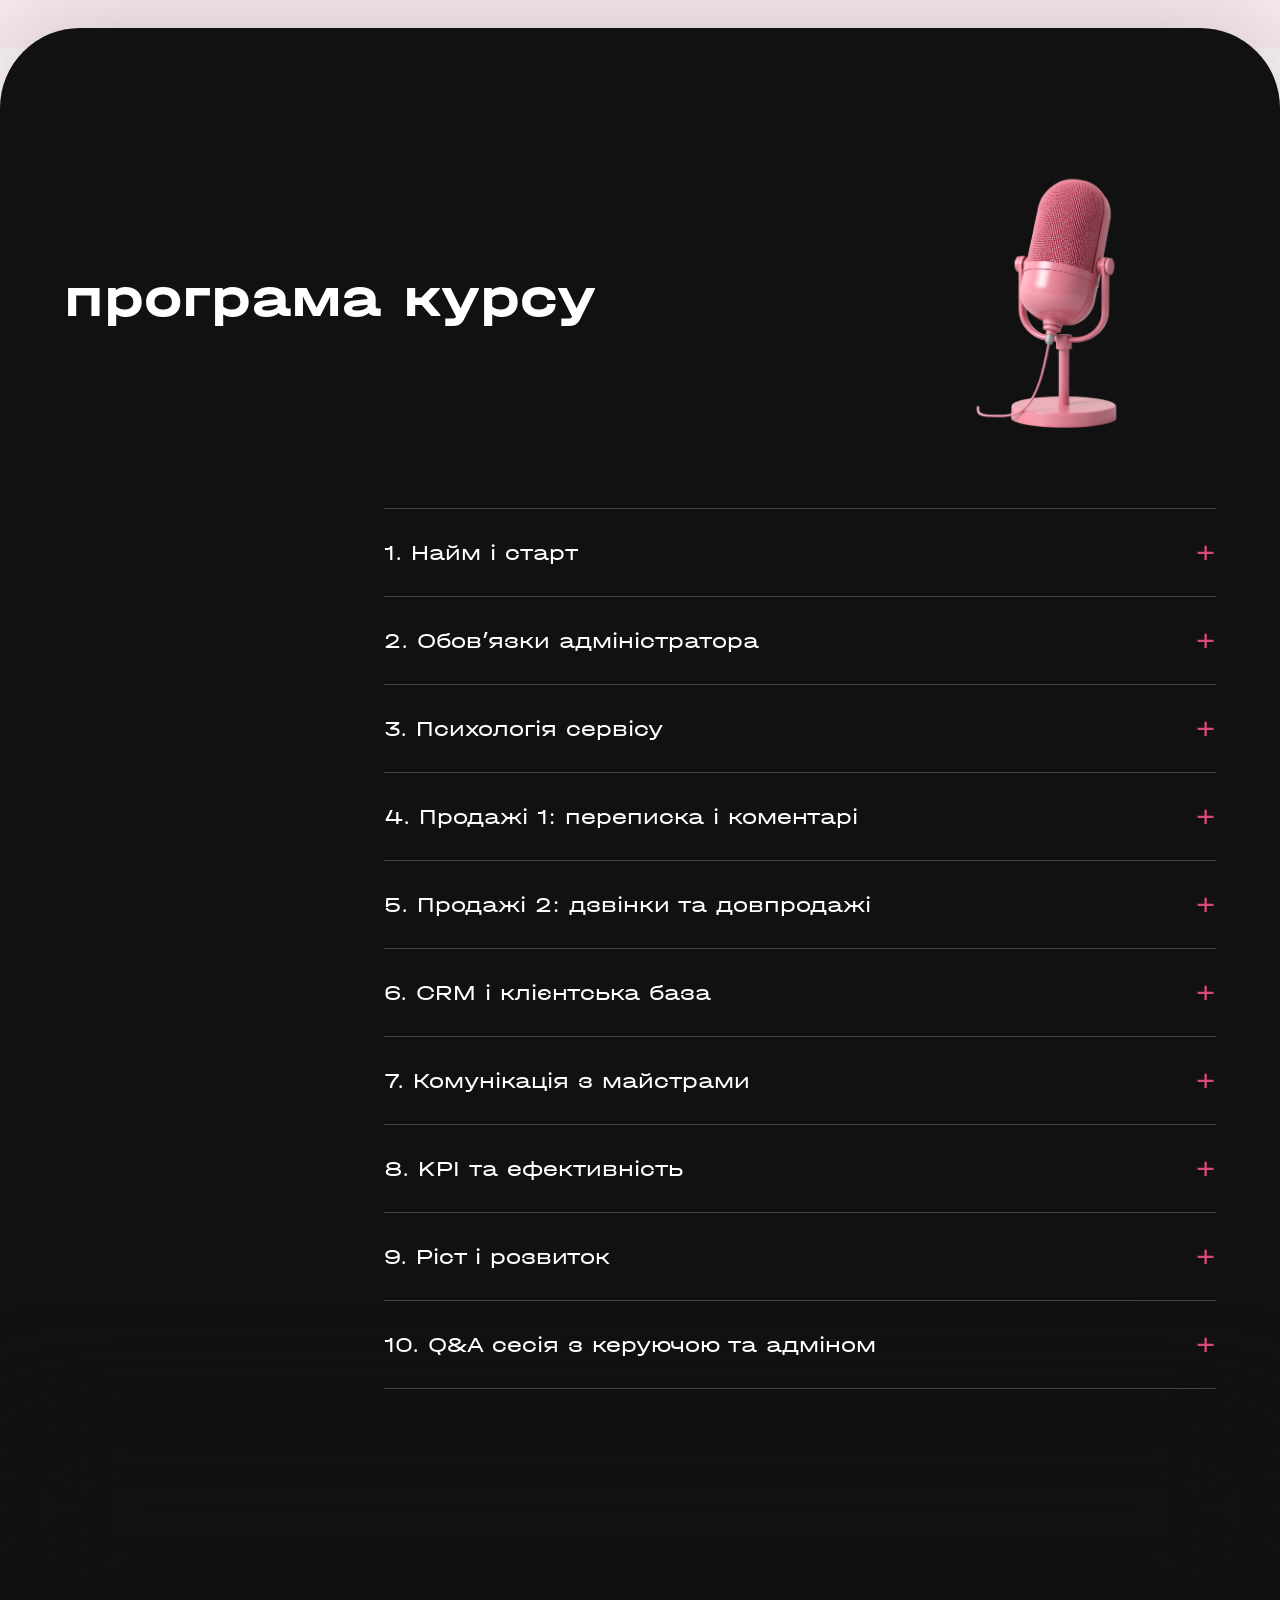
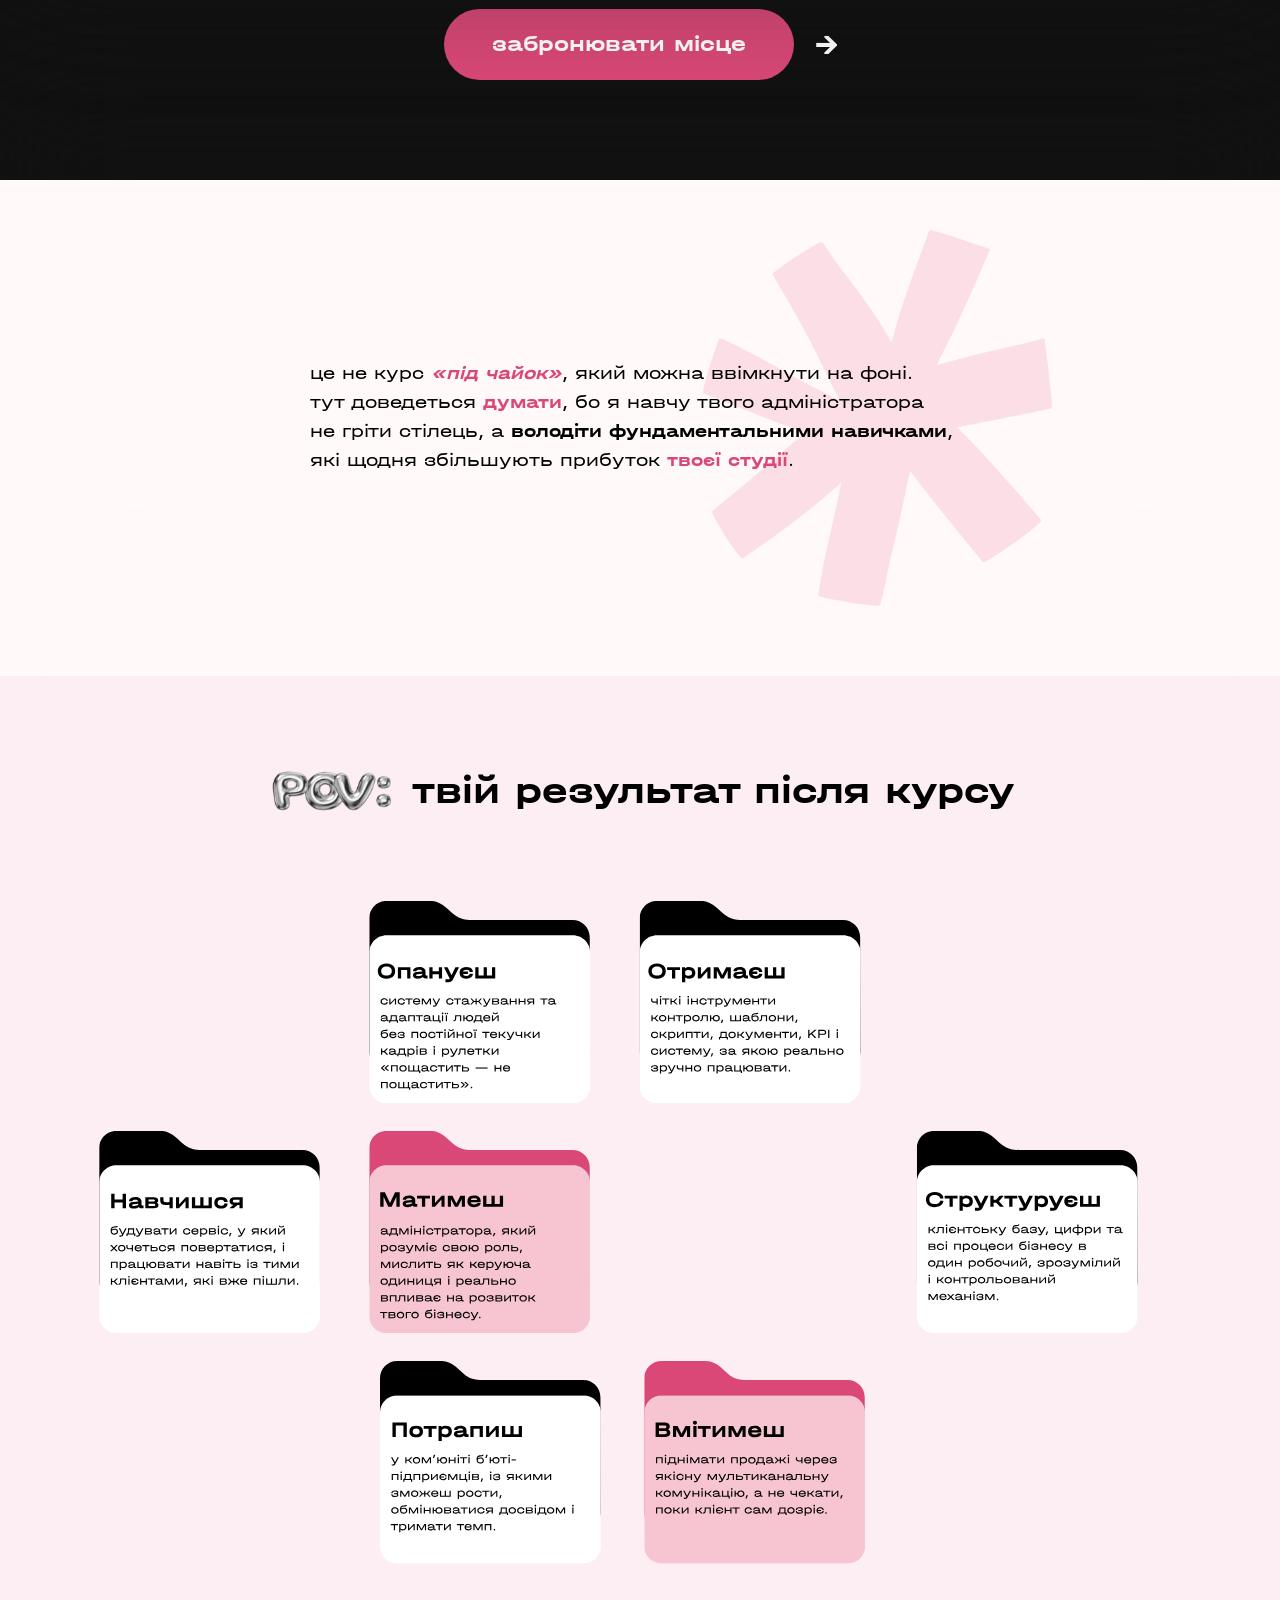
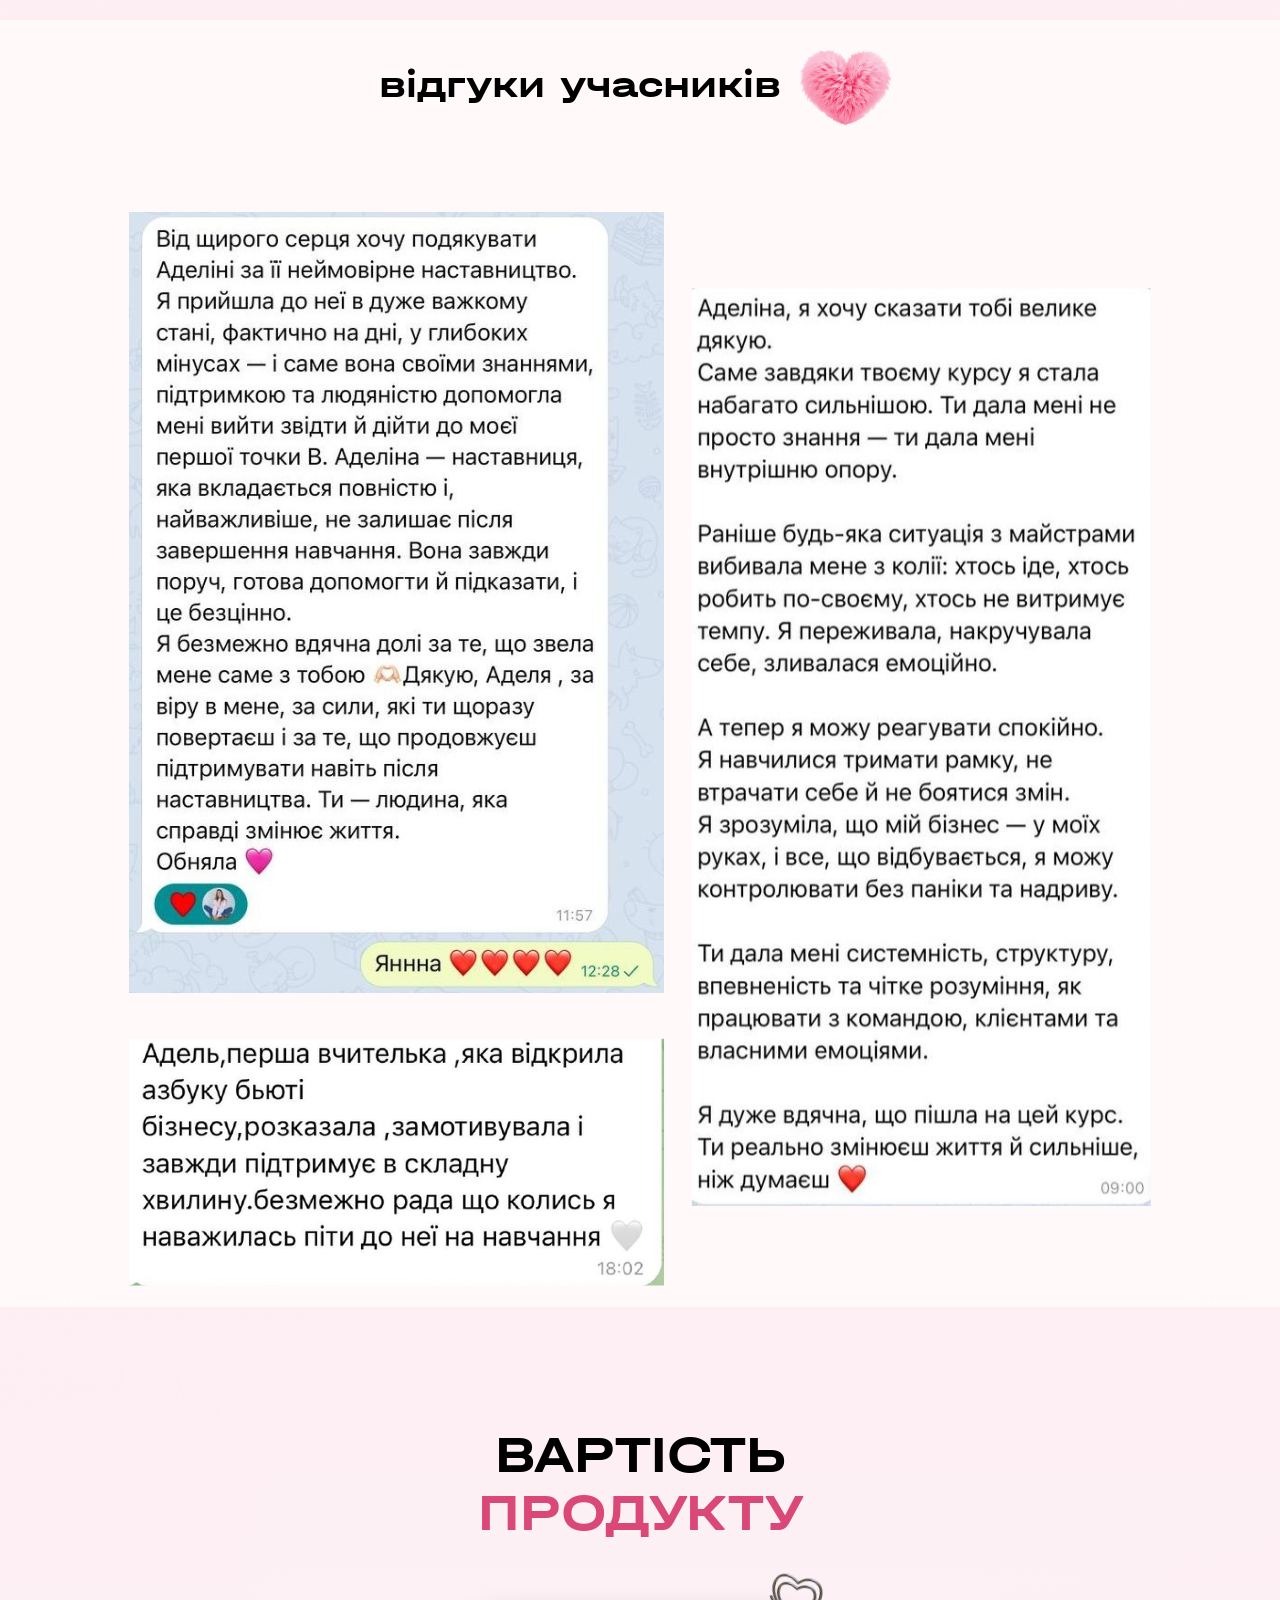
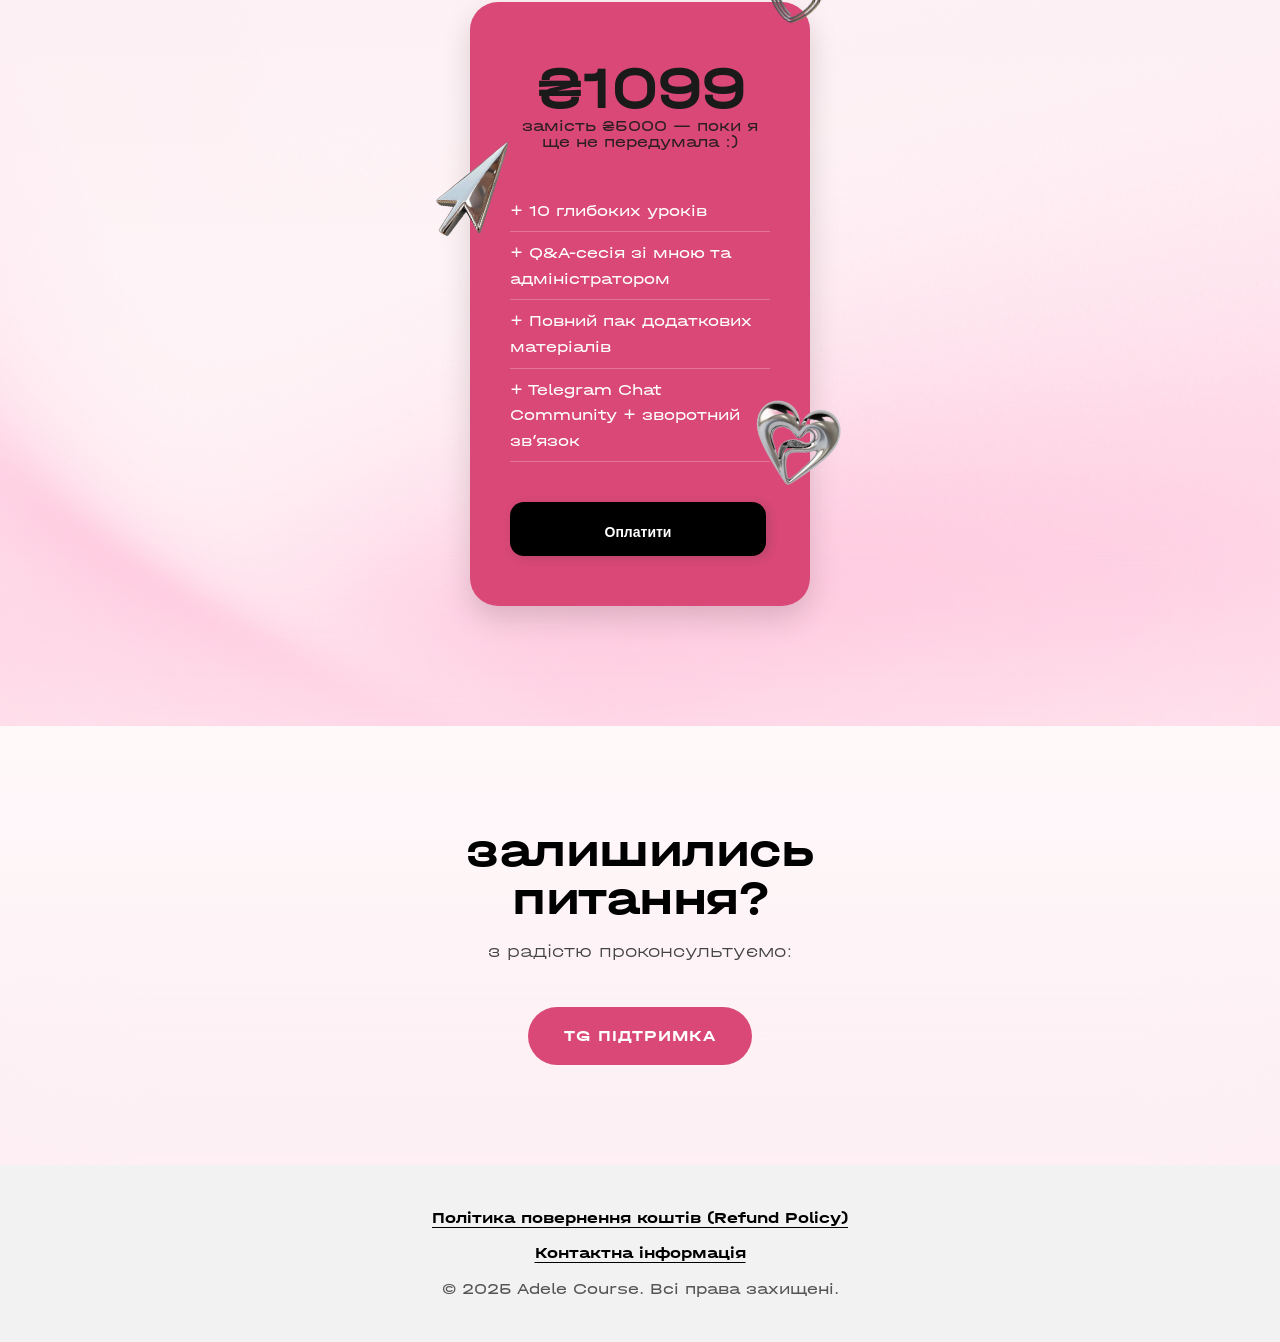
==== commit 50e6b3ca: "Update index.html" ====
--- a/index.html
+++ b/index.html
@@ -2153,11 +2153,31 @@
   50% { transform: translateY(-4px); }
 }
 
-footer a.f-link,
-footer span {
+footer a.f-link {
+  color: #000;
+  text-decoration: underline;
+  text-underline-offset: 4px;
   display: block;
-  margin-bottom: 6px; /* можеш міняти */
-}
+  margin-bottom: 10px;
+  font-family: 'Halvar Breit Bd', sans-serif;
+}
+
+footer a.f-link:hover {
+  opacity: 0.7;
+}
+
+/* ❗️Ховаємо плаваючу кнопку коли бачимо футер */
+footer {
+  position: relative;
+  z-index: 1;
+}
+
+.floating-footer.hide-over-footer {
+  bottom: -120px !important;
+  opacity: 0 !important;
+  pointer-events: none !important;
+}
+
 
   </style>
 </head>
@@ -2562,11 +2582,13 @@
 </section>
 
 <footer>
-  <a class="f-link" href="https://docs.google.com/document/d/1hjwzvSMZaruxfzvqZnwLrXWbaFTQ2usmpNAueCEs4Qc/edit?usp=sharing">
+  <a class="f-link" href="https://docs.google.com/document/d/1hjwzvSMZaruxfzvqZnwLrXWbaFTQ2usmpNAueCEs4Qc/edit?usp=sharing" target="_blank"
+  rel="noopener noreferrer">
     Політика повернення коштів (Refund Policy)
   </a>
 
-  <a class="f-link" href="https://docs.google.com/document/d/1kfrIZzcPw54Vinonhu7v9VqNleWa7aCYEaqrWjVXD4c/edit?usp=sharing">
+  <a class="f-link" href="https://docs.google.com/document/d/1kfrIZzcPw54Vinonhu7v9VqNleWa7aCYEaqrWjVXD4c/edit?usp=sharing" target="_blank"
+  rel="noopener noreferrer">
     Контактна інформація
   </a>
 
@@ -2590,6 +2612,7 @@
   window.addEventListener('scroll', () => {
     const scrollY = window.scrollY;
     const scrollMid = scrollY + window.innerHeight / 2;
+    const scrollBottom = scrollY + window.innerHeight;
 
     if (scrollY > heroHeight - 100) {
       footer.classList.add('show-footer');
@@ -2597,14 +2620,25 @@
       footer.classList.remove('show-footer');
     }
 
-    const priceTop = priceSection.offsetTop;
-    const priceBottom = priceTop + priceSection.offsetHeight;
-    if (scrollMid > priceTop && scrollMid < priceBottom) {
-      footer.classList.remove('show-footer');
-      footer.classList.add('hide-footer');
-    } else {
-      footer.classList.remove('hide-footer');
-    }
+const priceTop = priceSection.offsetTop;
+const priceBottom = priceTop + priceSection.offsetHeight;
+
+const footerSection = document.querySelector('footer');
+const footerTop = footerSection.offsetTop;
+const footerBottom = footerTop + footerSection.offsetHeight;
+
+// ❗️Ховаємо кнопку, якщо низ екрану перетнув прайс або футер
+if (
+  scrollBottom > priceTop && scrollY < priceBottom ||
+  scrollBottom > footerTop
+) {
+  footer.classList.add('hide-over-footer');
+} else {
+  footer.classList.remove('hide-over-footer');
+}
+
+
+
 
     sections.forEach(section => {
       if (scrollMid > section.offsetTop && scrollMid < section.offsetTop + section.offsetHeight) {
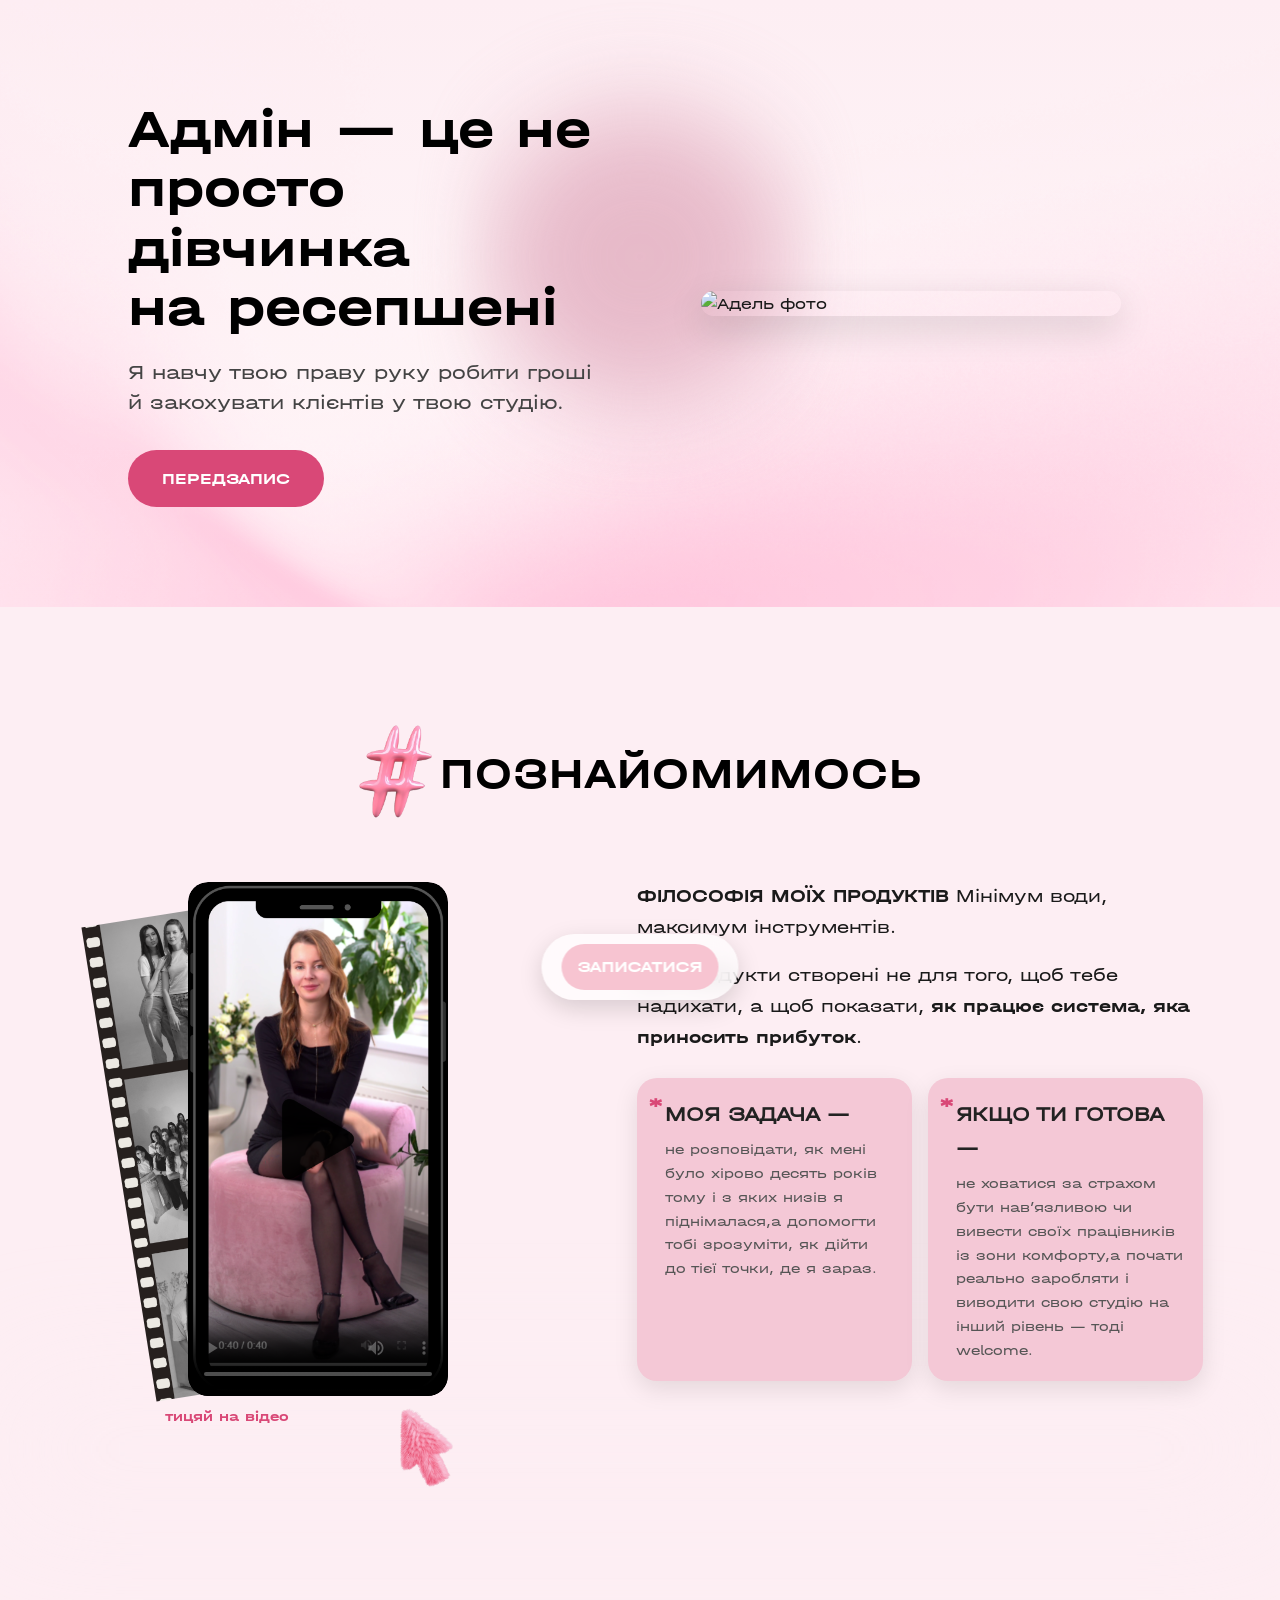
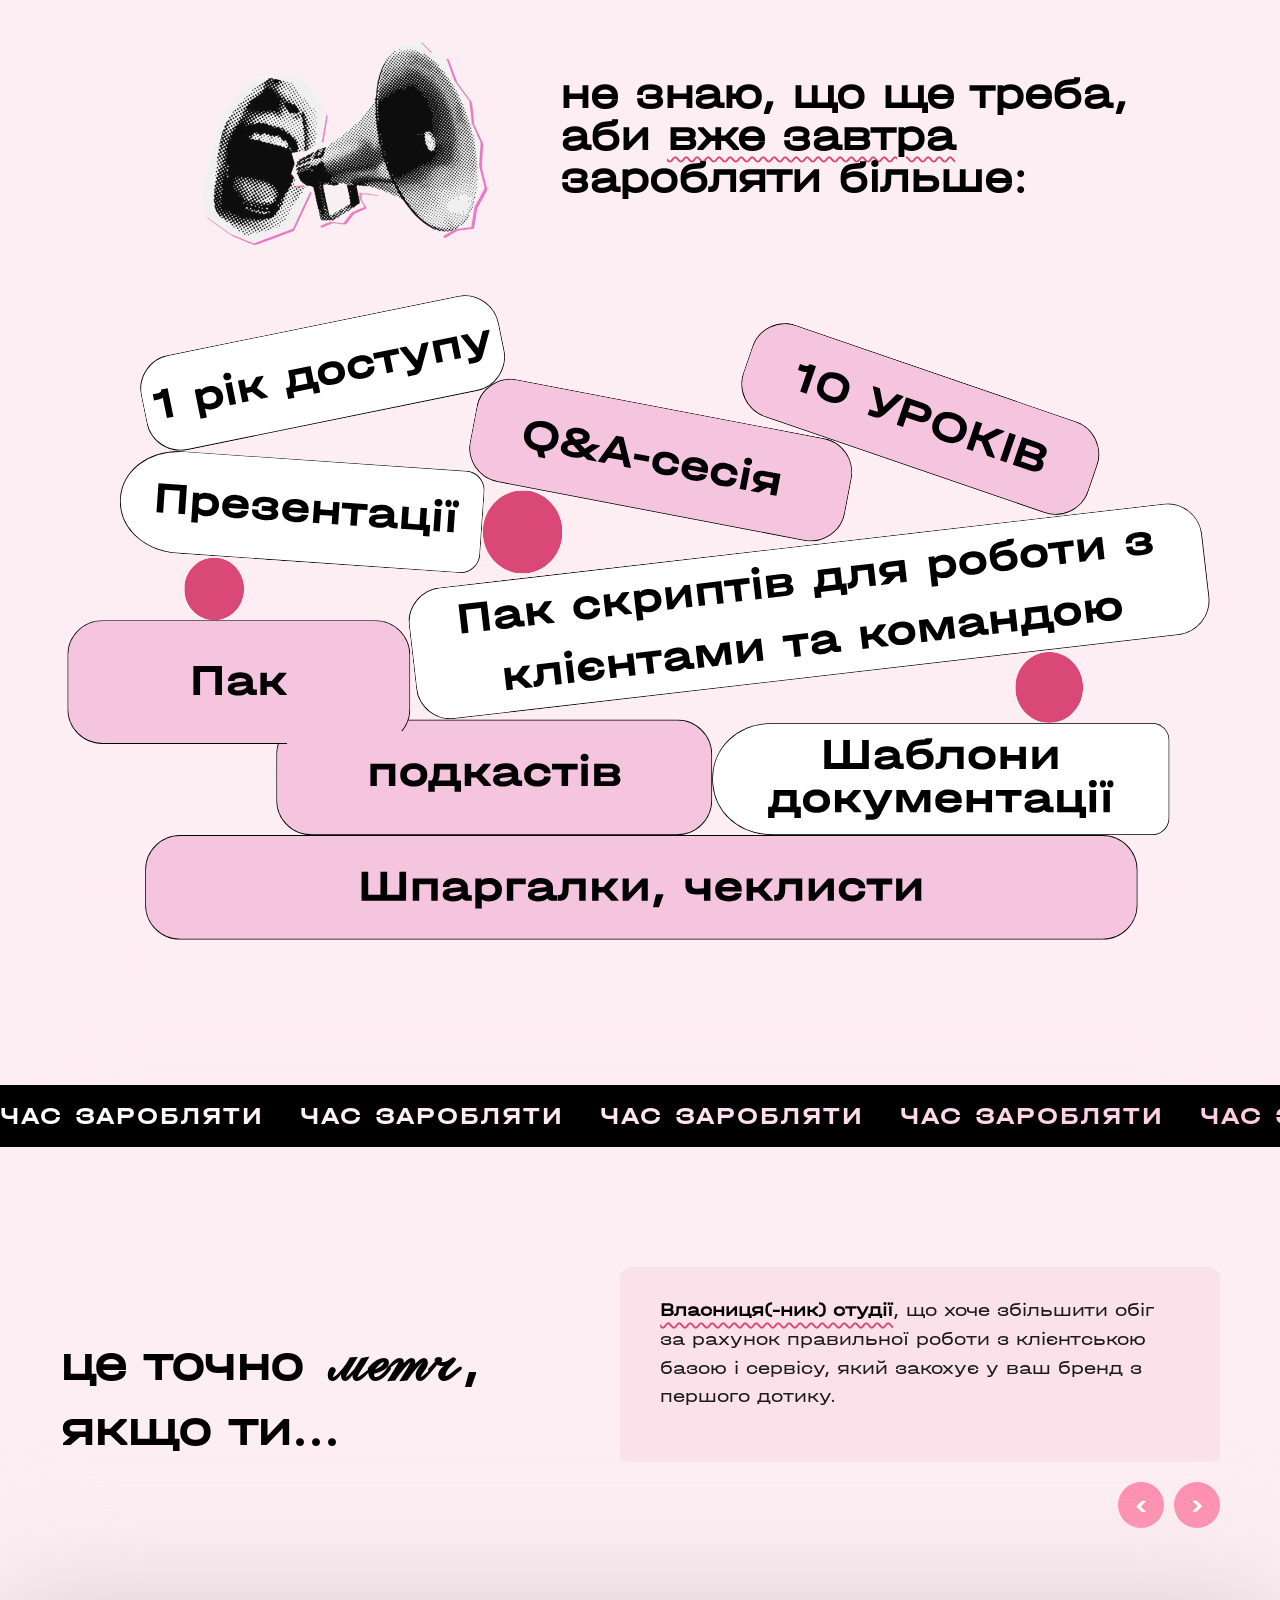
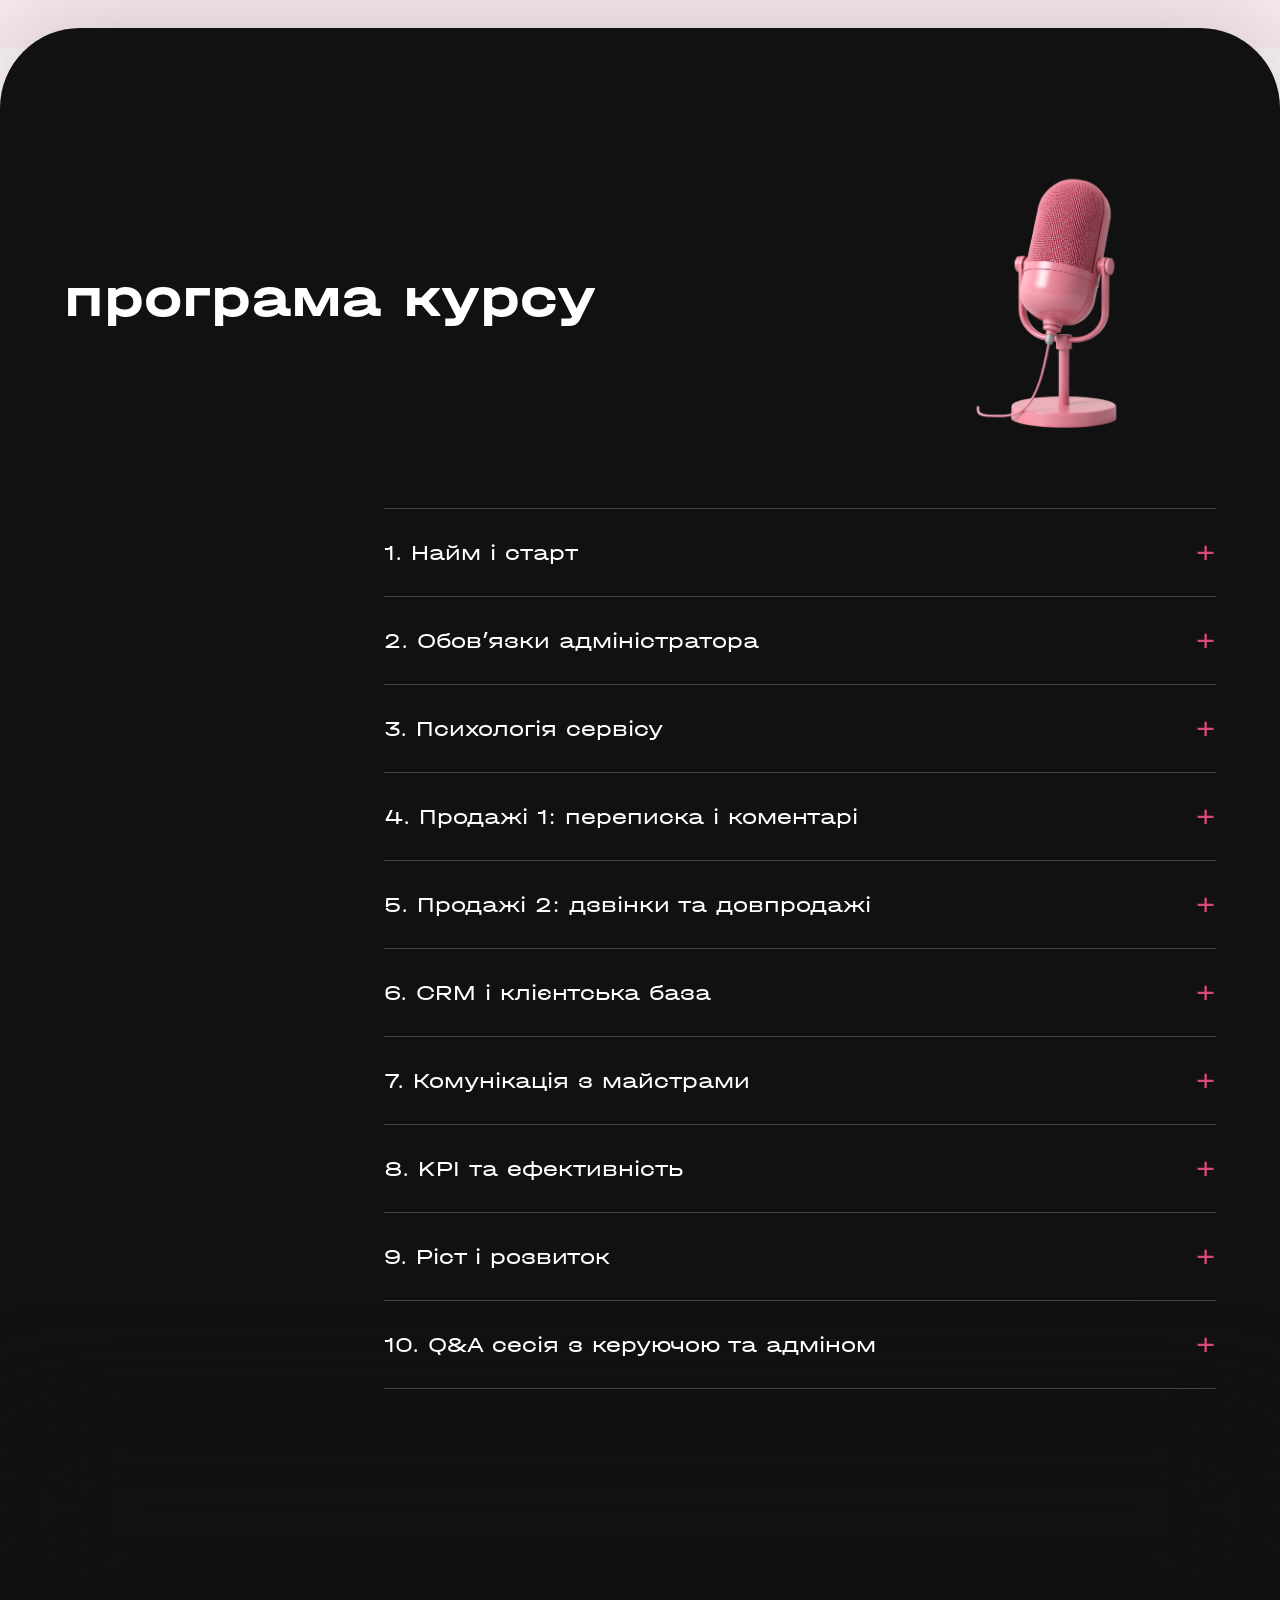
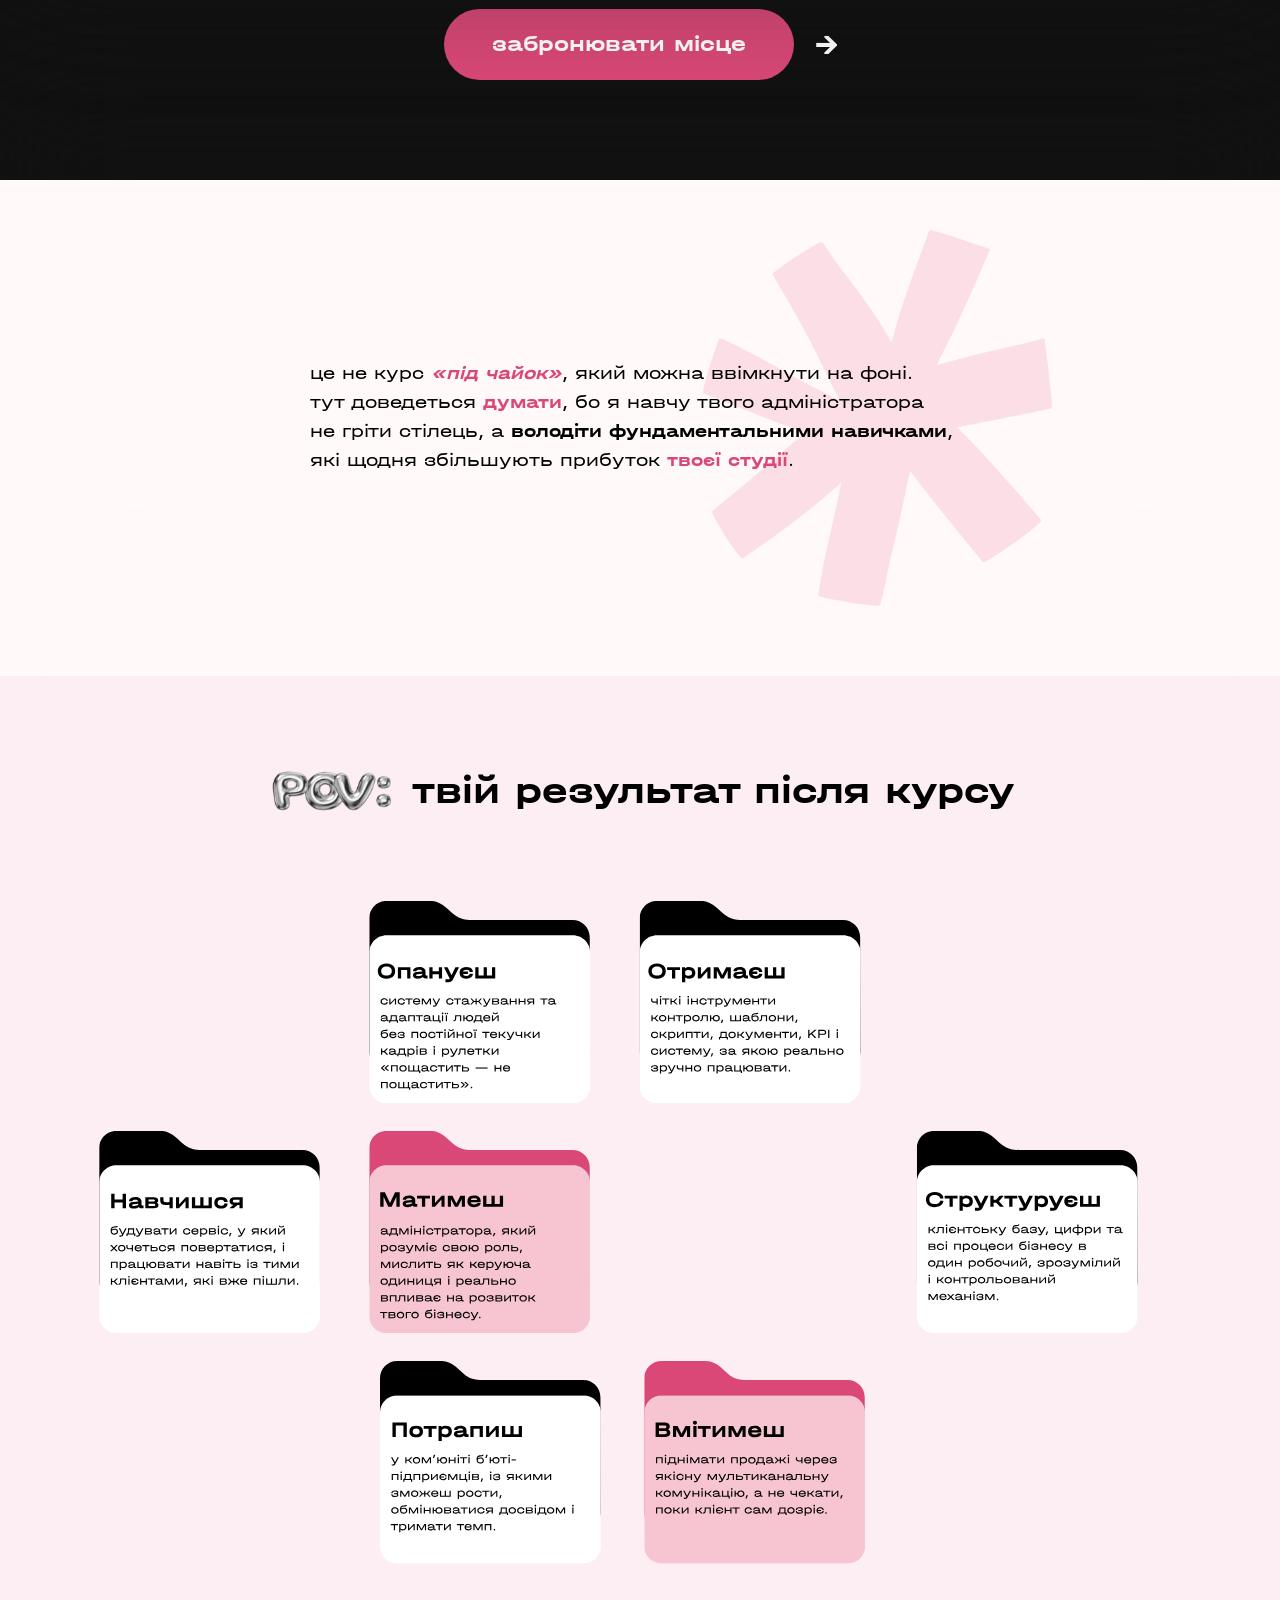
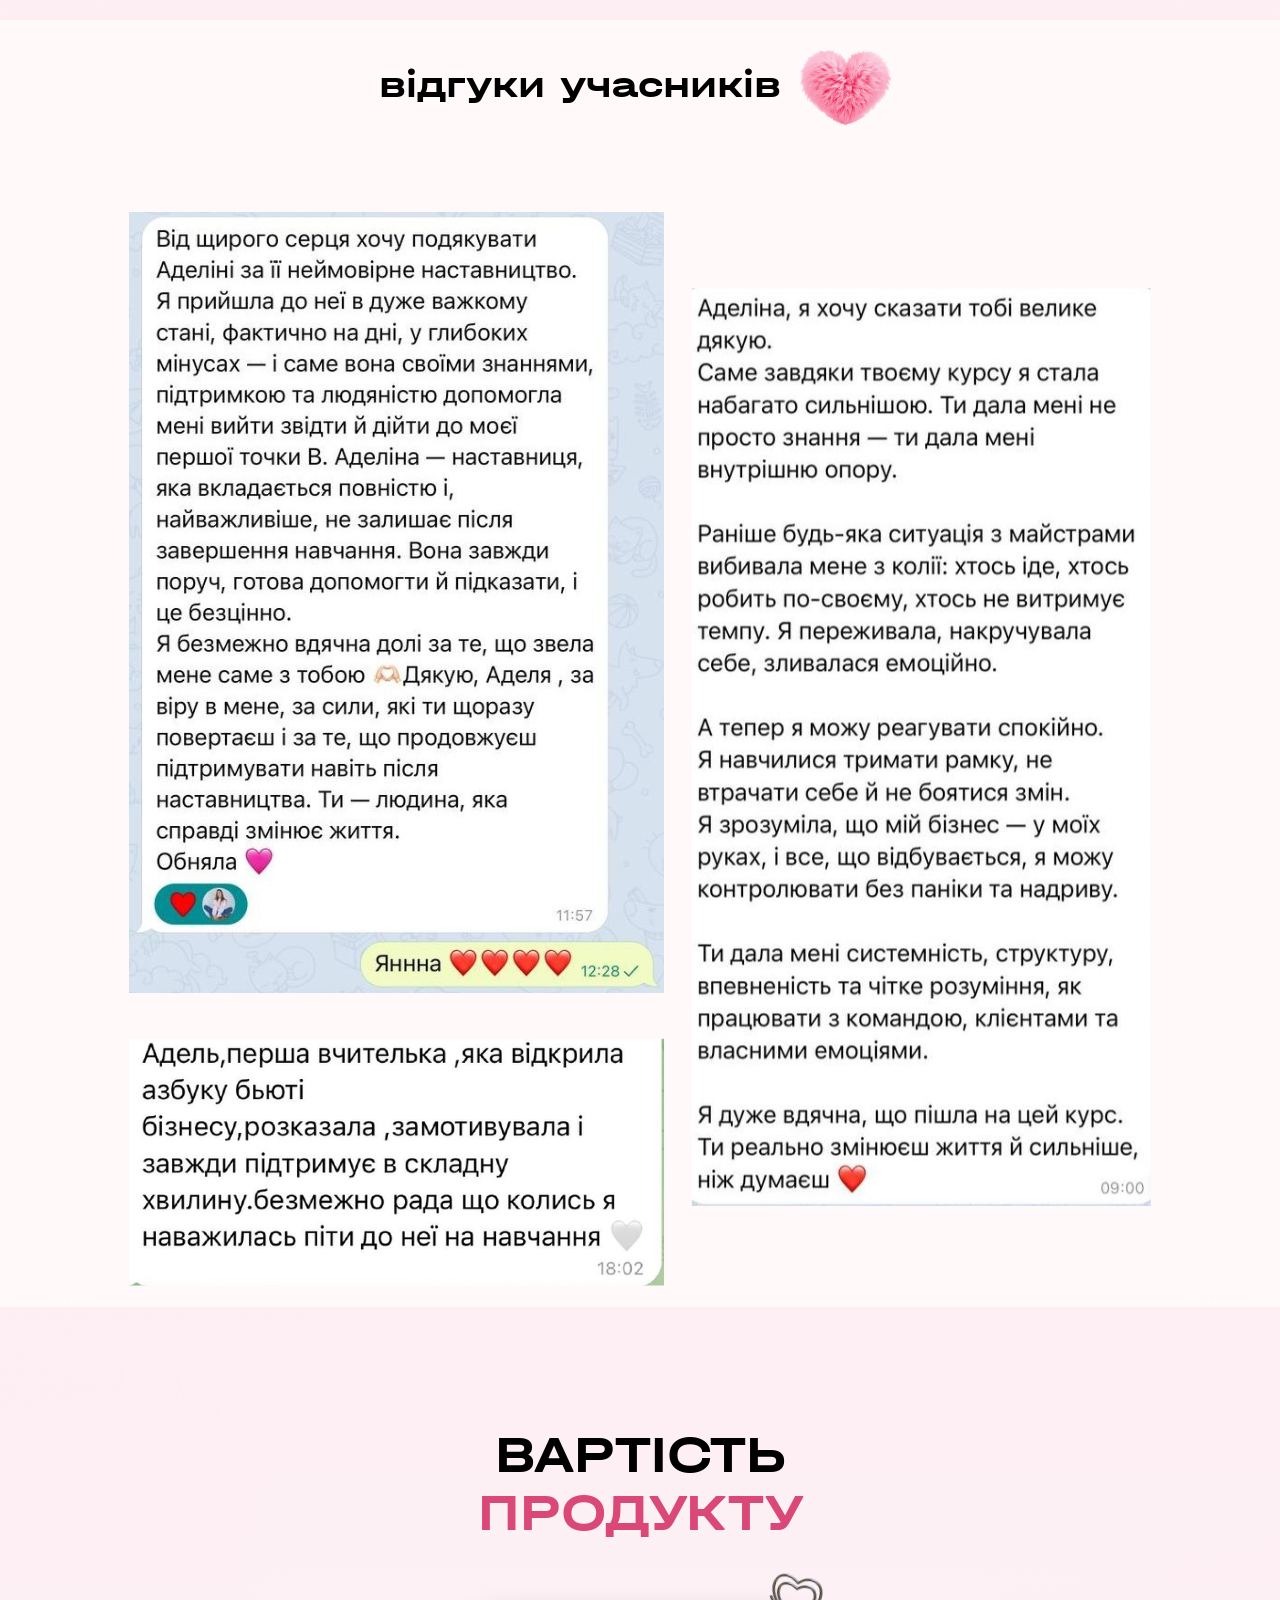
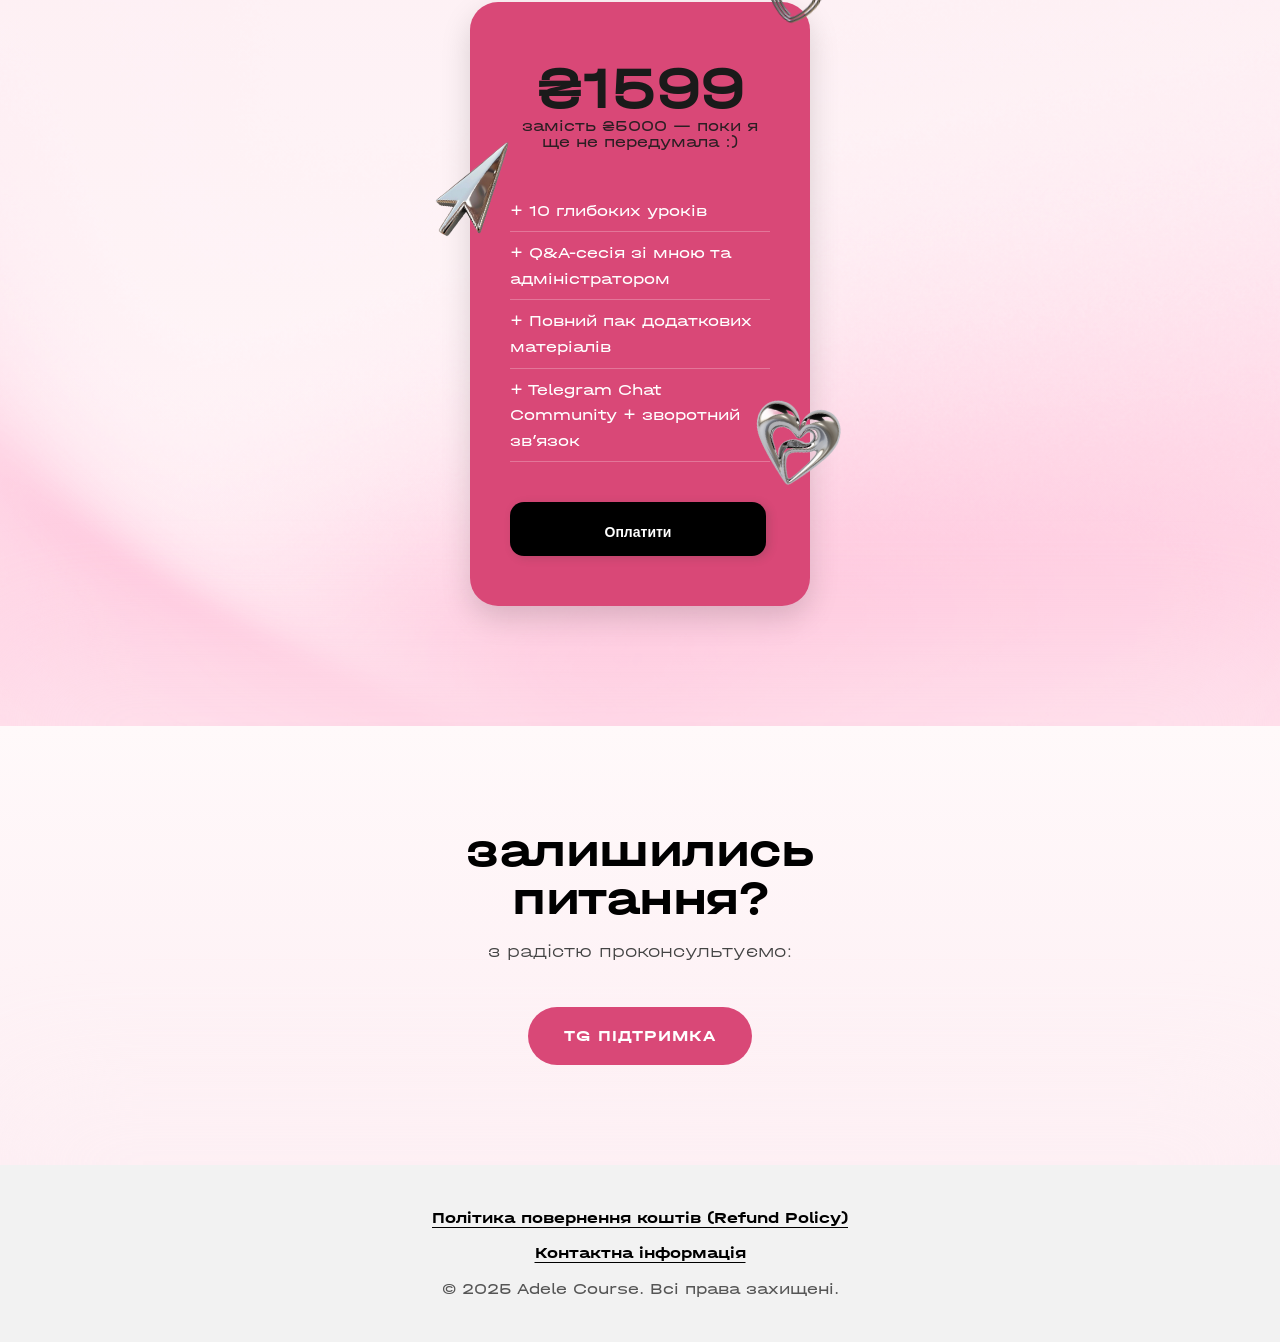
==== commit a8693f4c: "Update index.html" ====
--- a/index.html
+++ b/index.html
@@ -2559,7 +2559,7 @@
     <img src="heartprice.png" alt="heart" class="decor-img decor-heart">
     <div class="price-header">
 
-      <p class="price-amount">₴1099 <span> замість ₴5000 — поки я ще не передумала :)</span></p>
+      <p class="price-amount">₴1599 <span> замість ₴5000 — поки я ще не передумала :)</span></p>
     </div>
 
     <ul class="features">
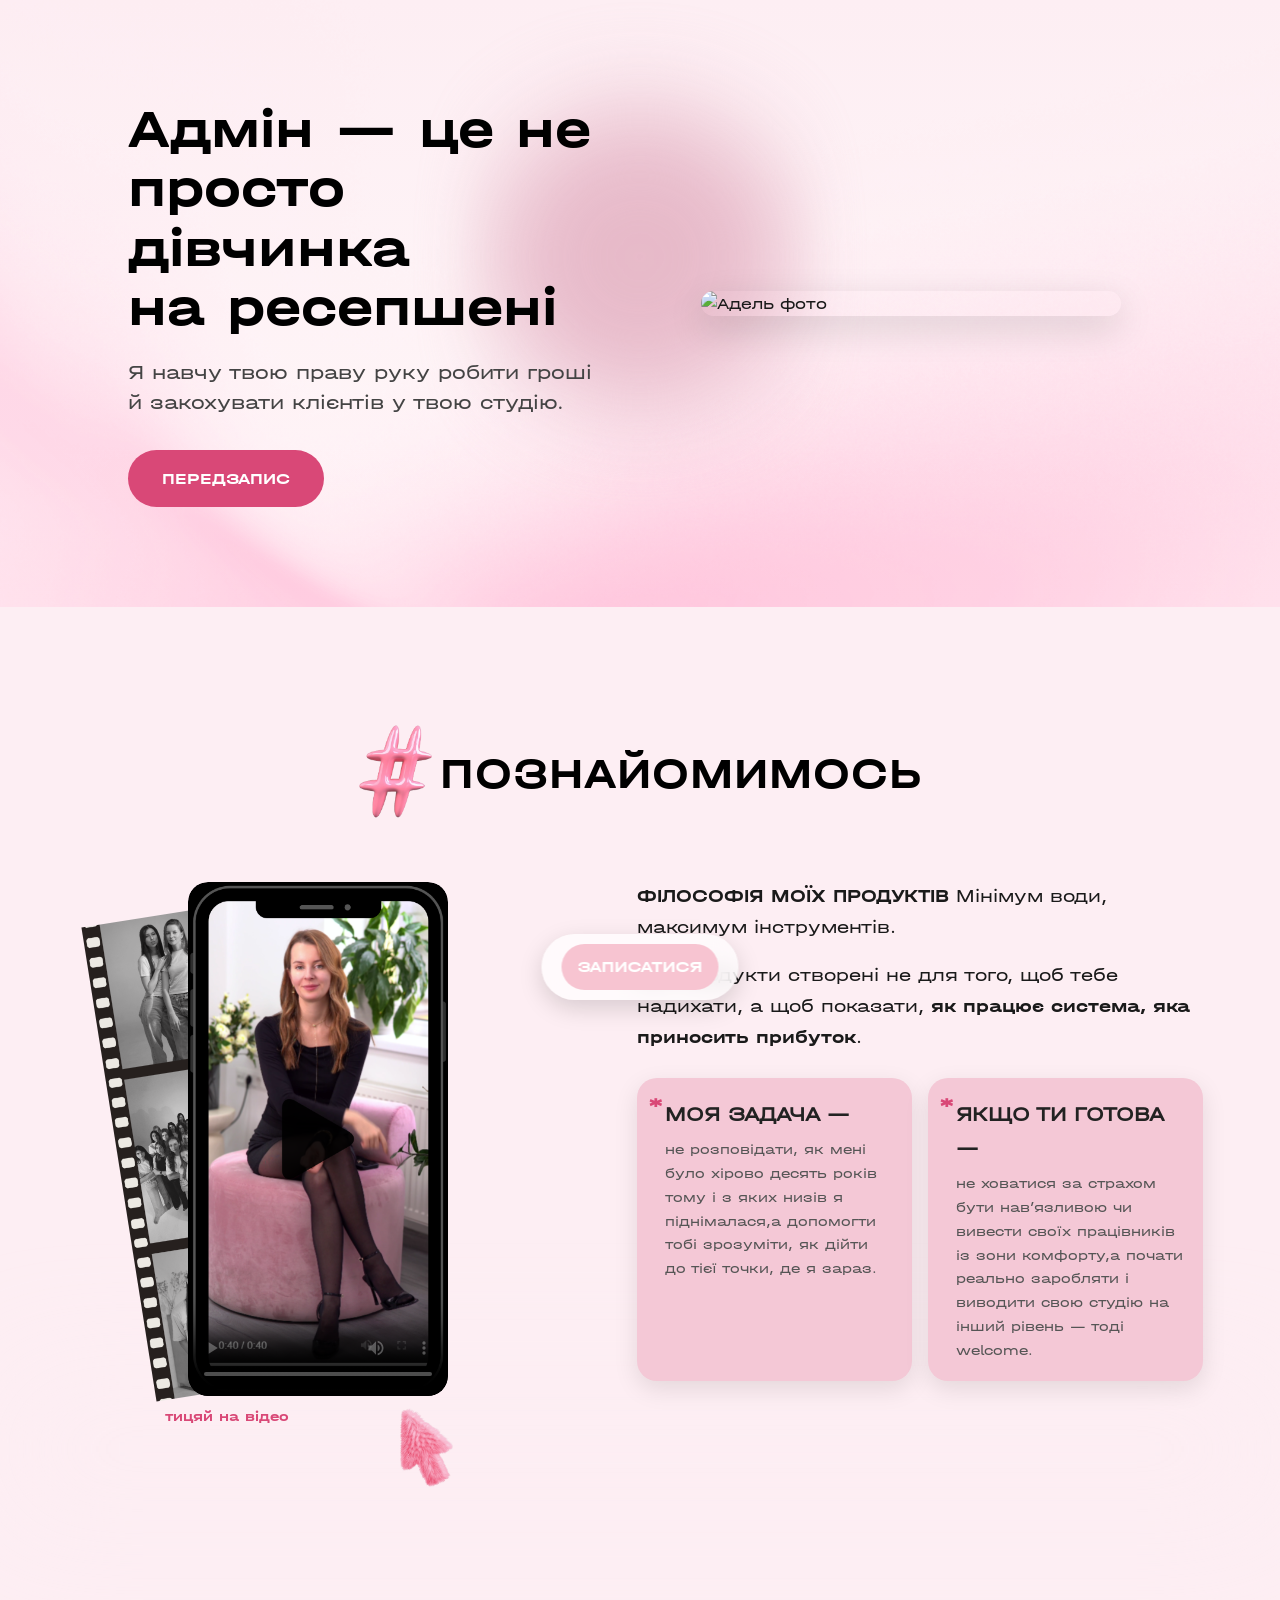
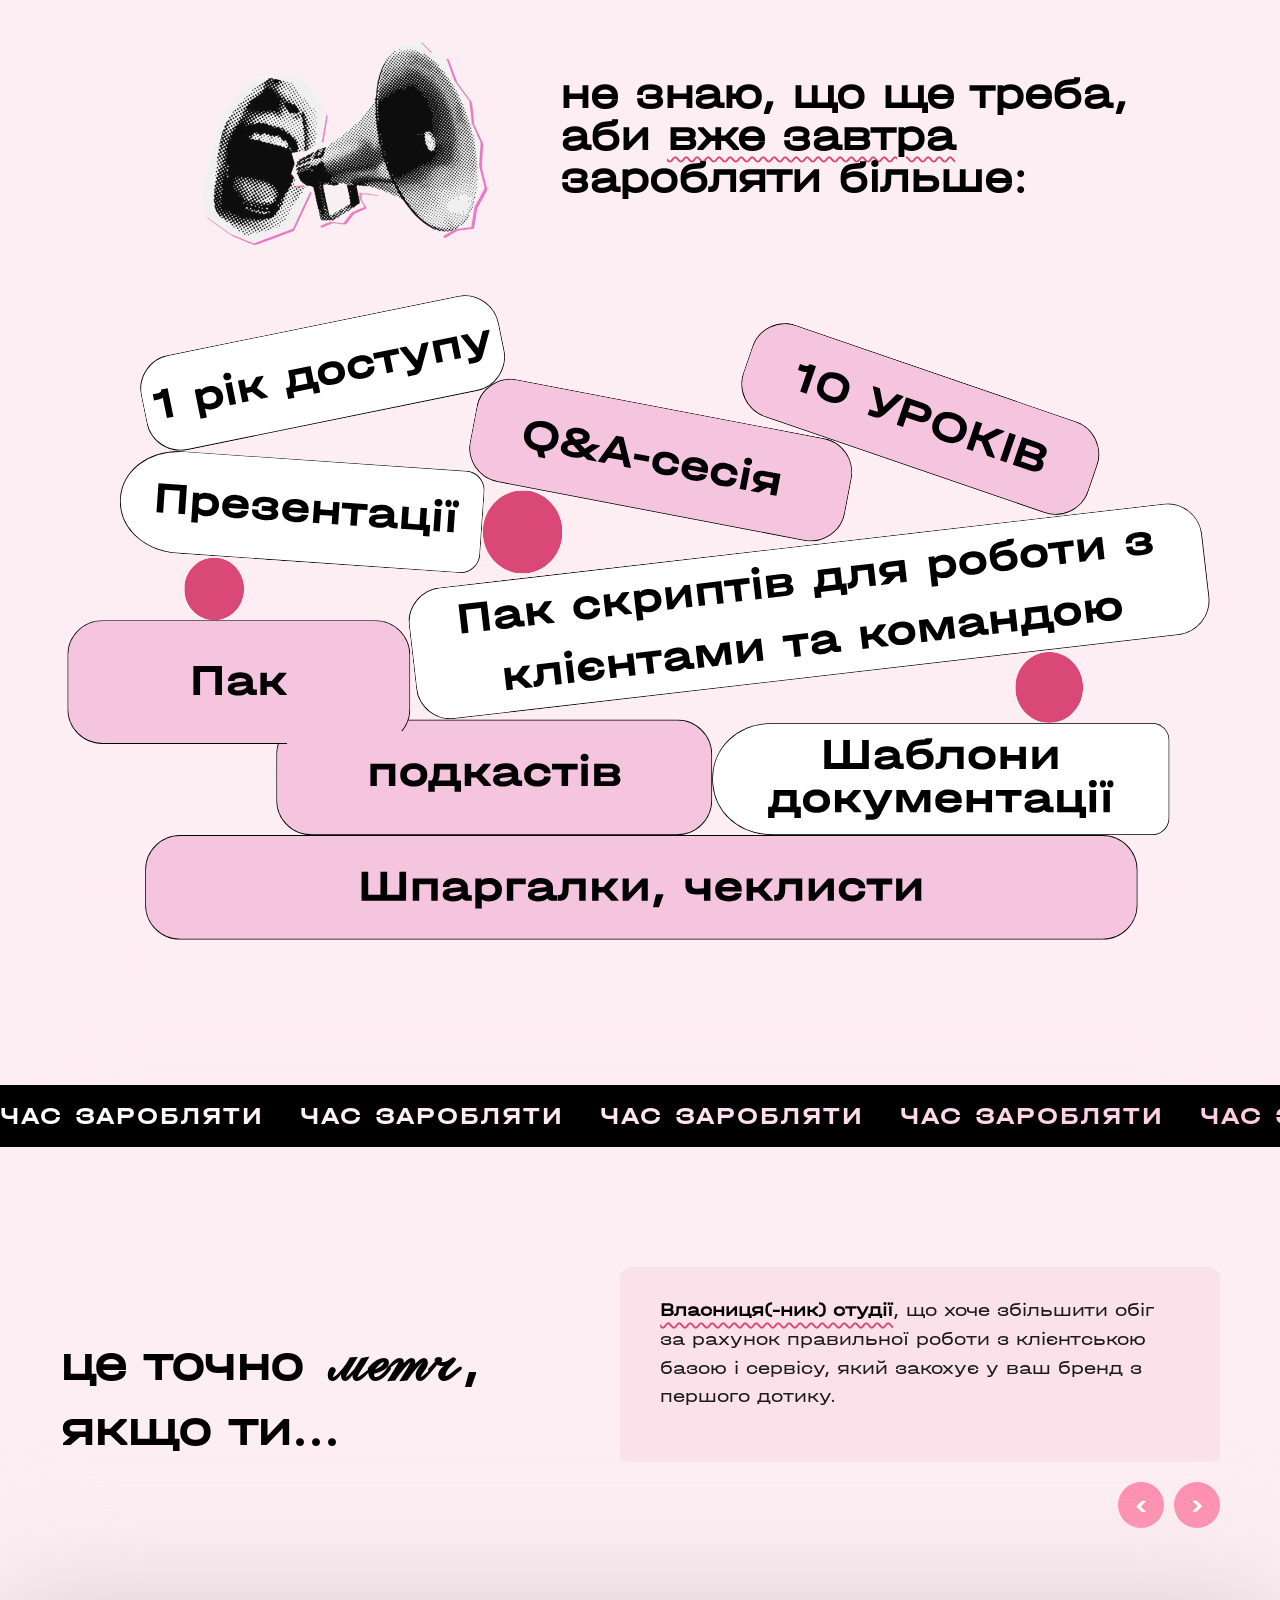
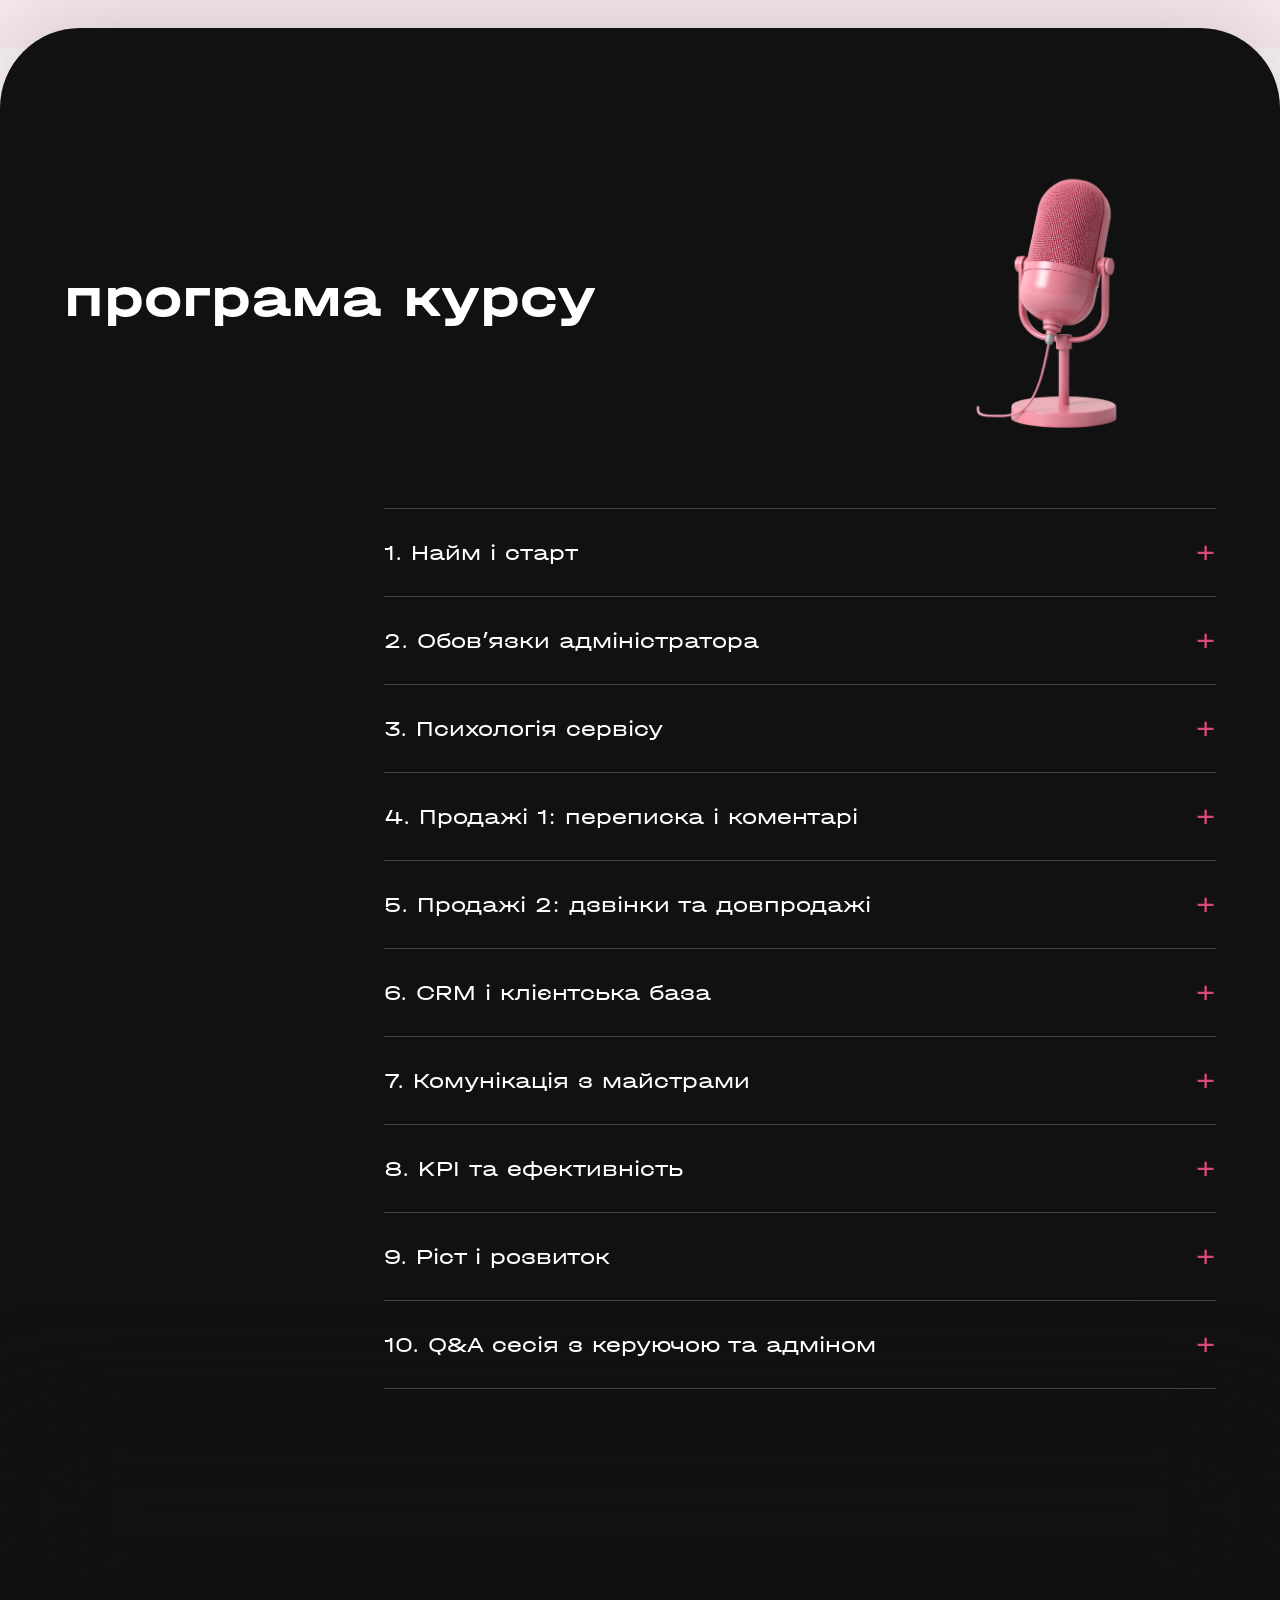
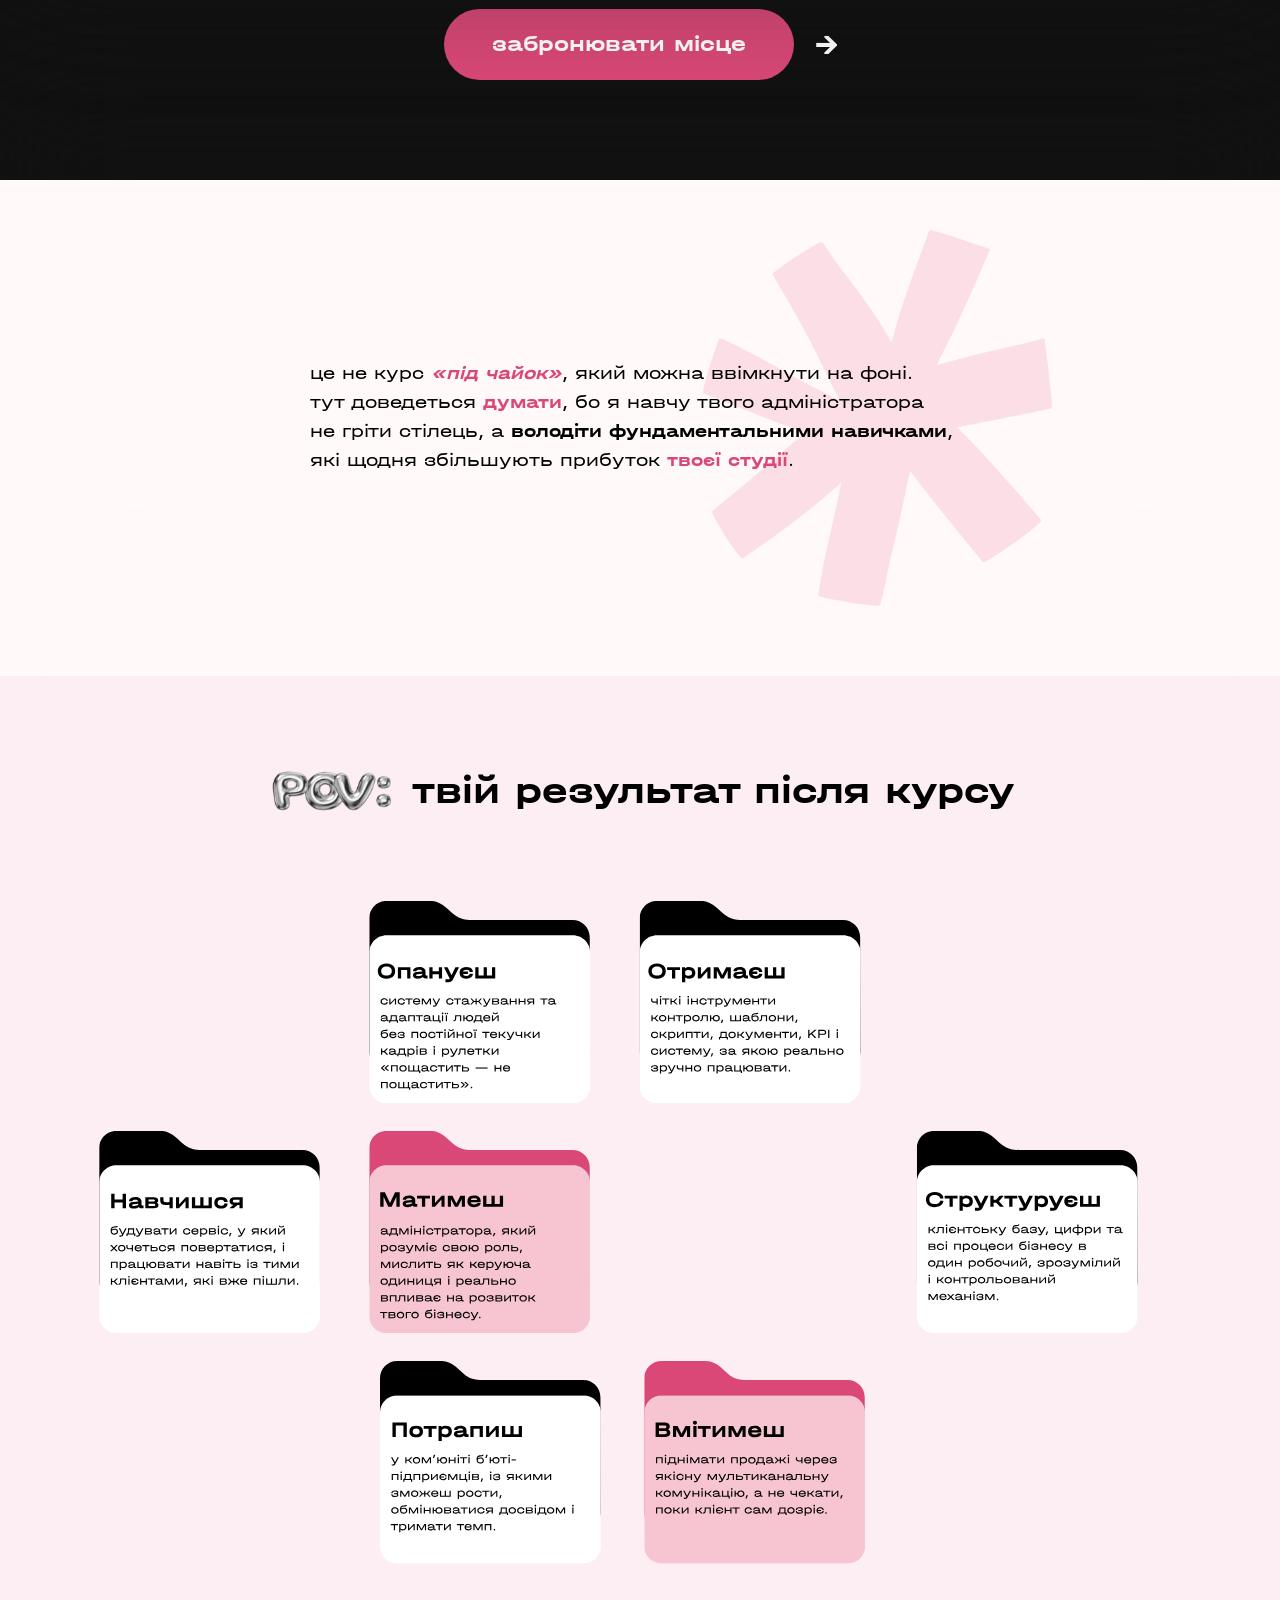
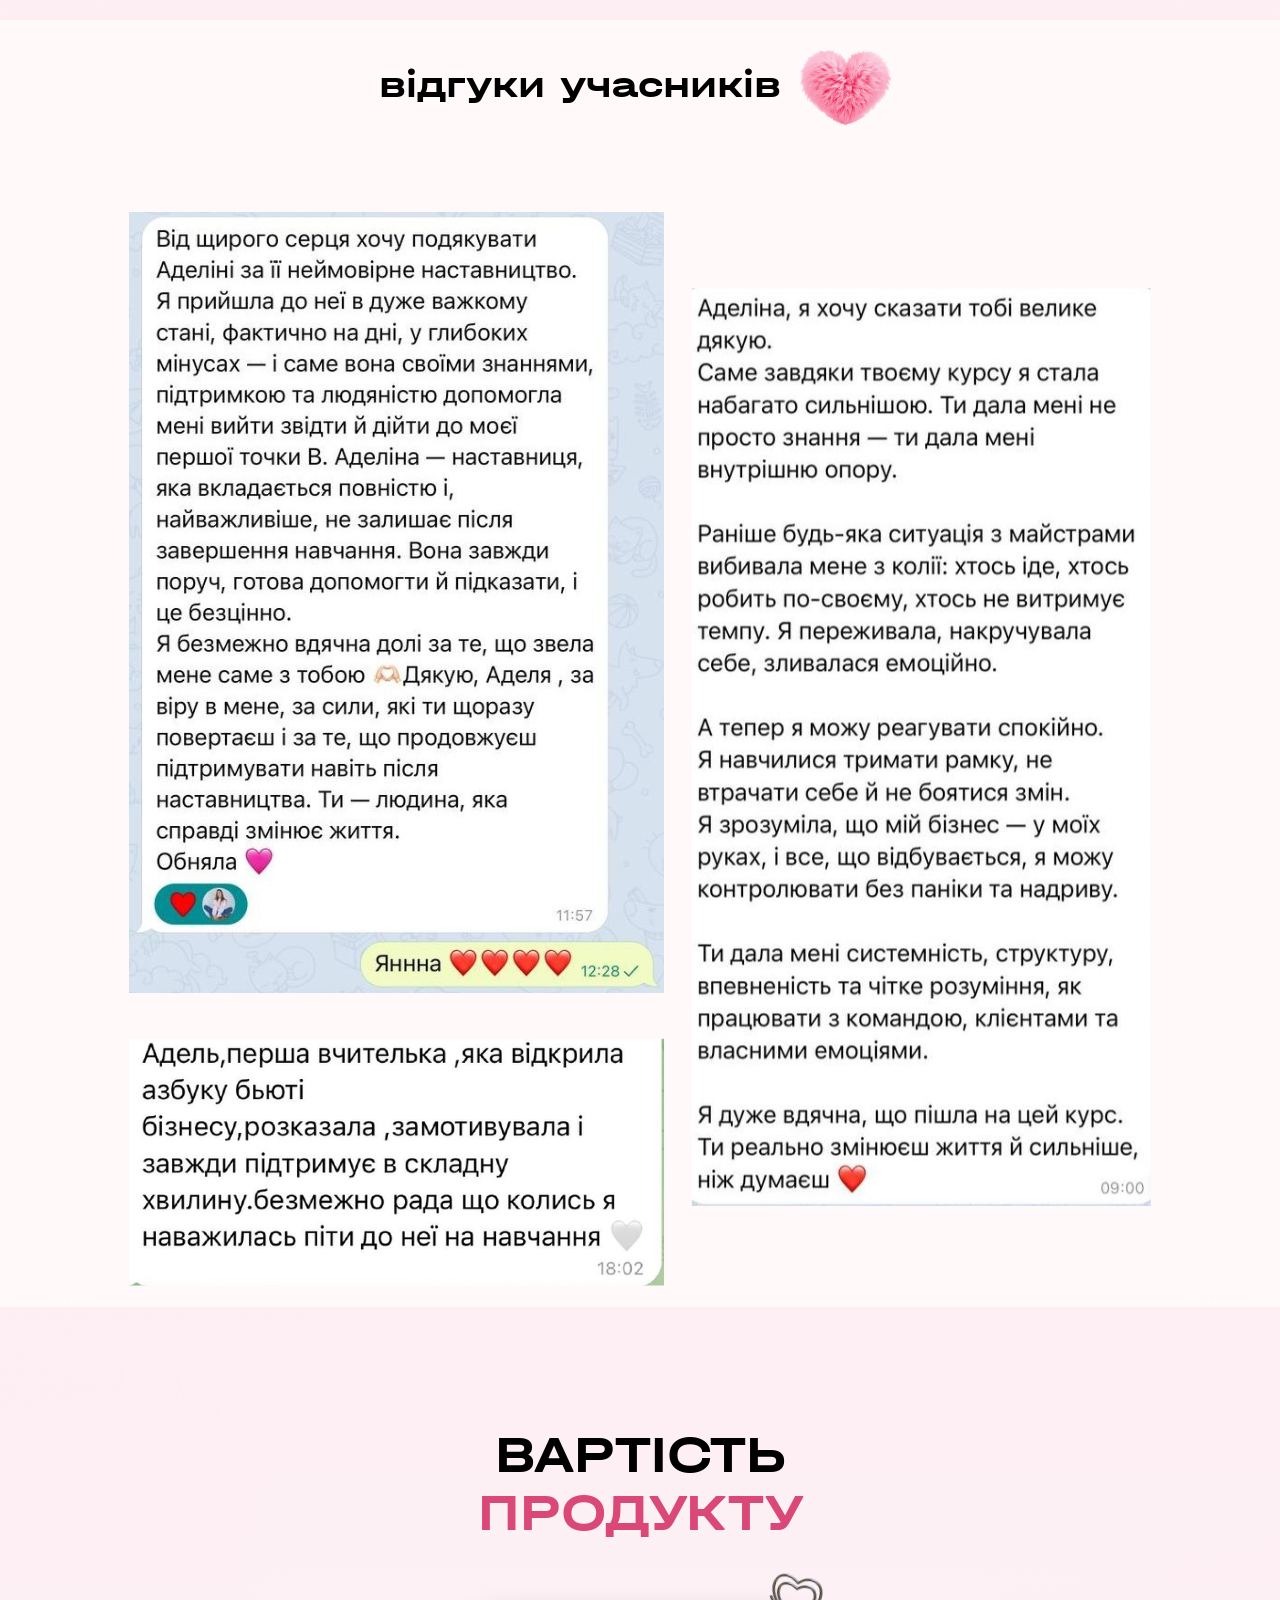
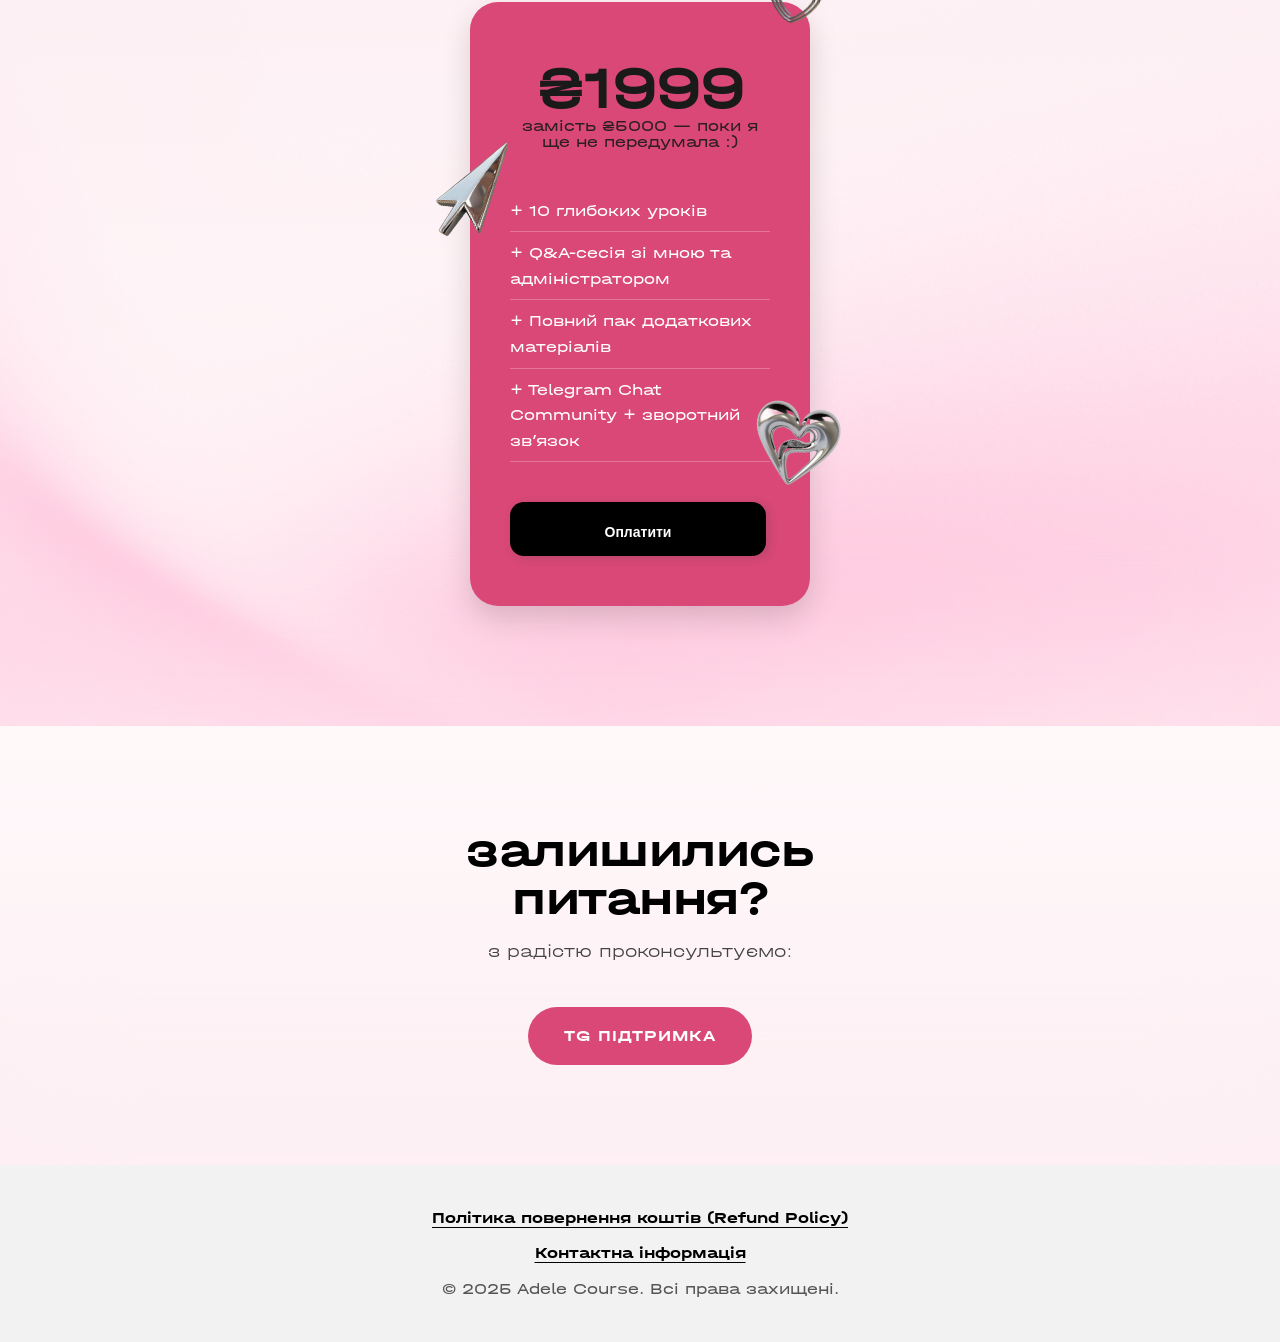
==== commit 37d1681a: "Update index.html" ====
--- a/index.html
+++ b/index.html
@@ -2559,7 +2559,7 @@
     <img src="heartprice.png" alt="heart" class="decor-img decor-heart">
     <div class="price-header">
 
-      <p class="price-amount">₴1599 <span> замість ₴5000 — поки я ще не передумала :)</span></p>
+      <p class="price-amount">₴1999 <span> замість ₴5000 — поки я ще не передумала :)</span></p>
     </div>
 
     <ul class="features">
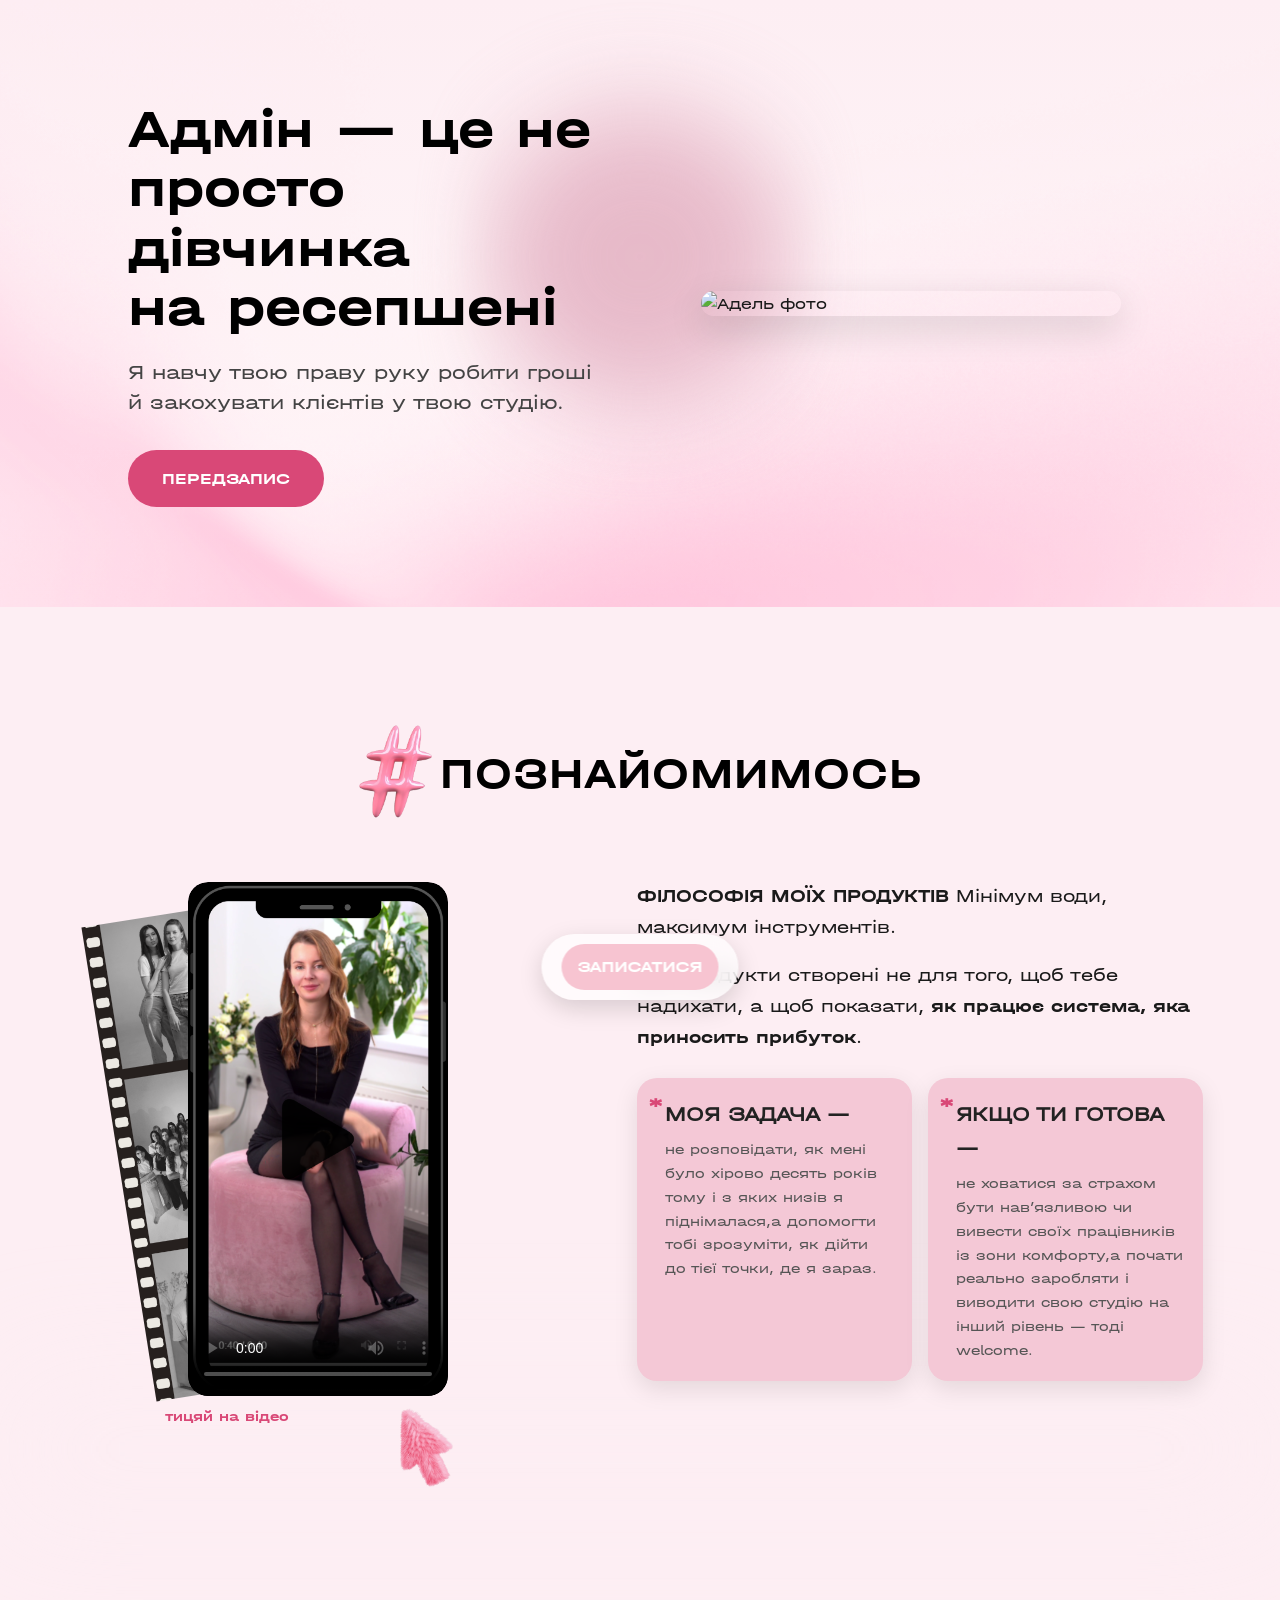
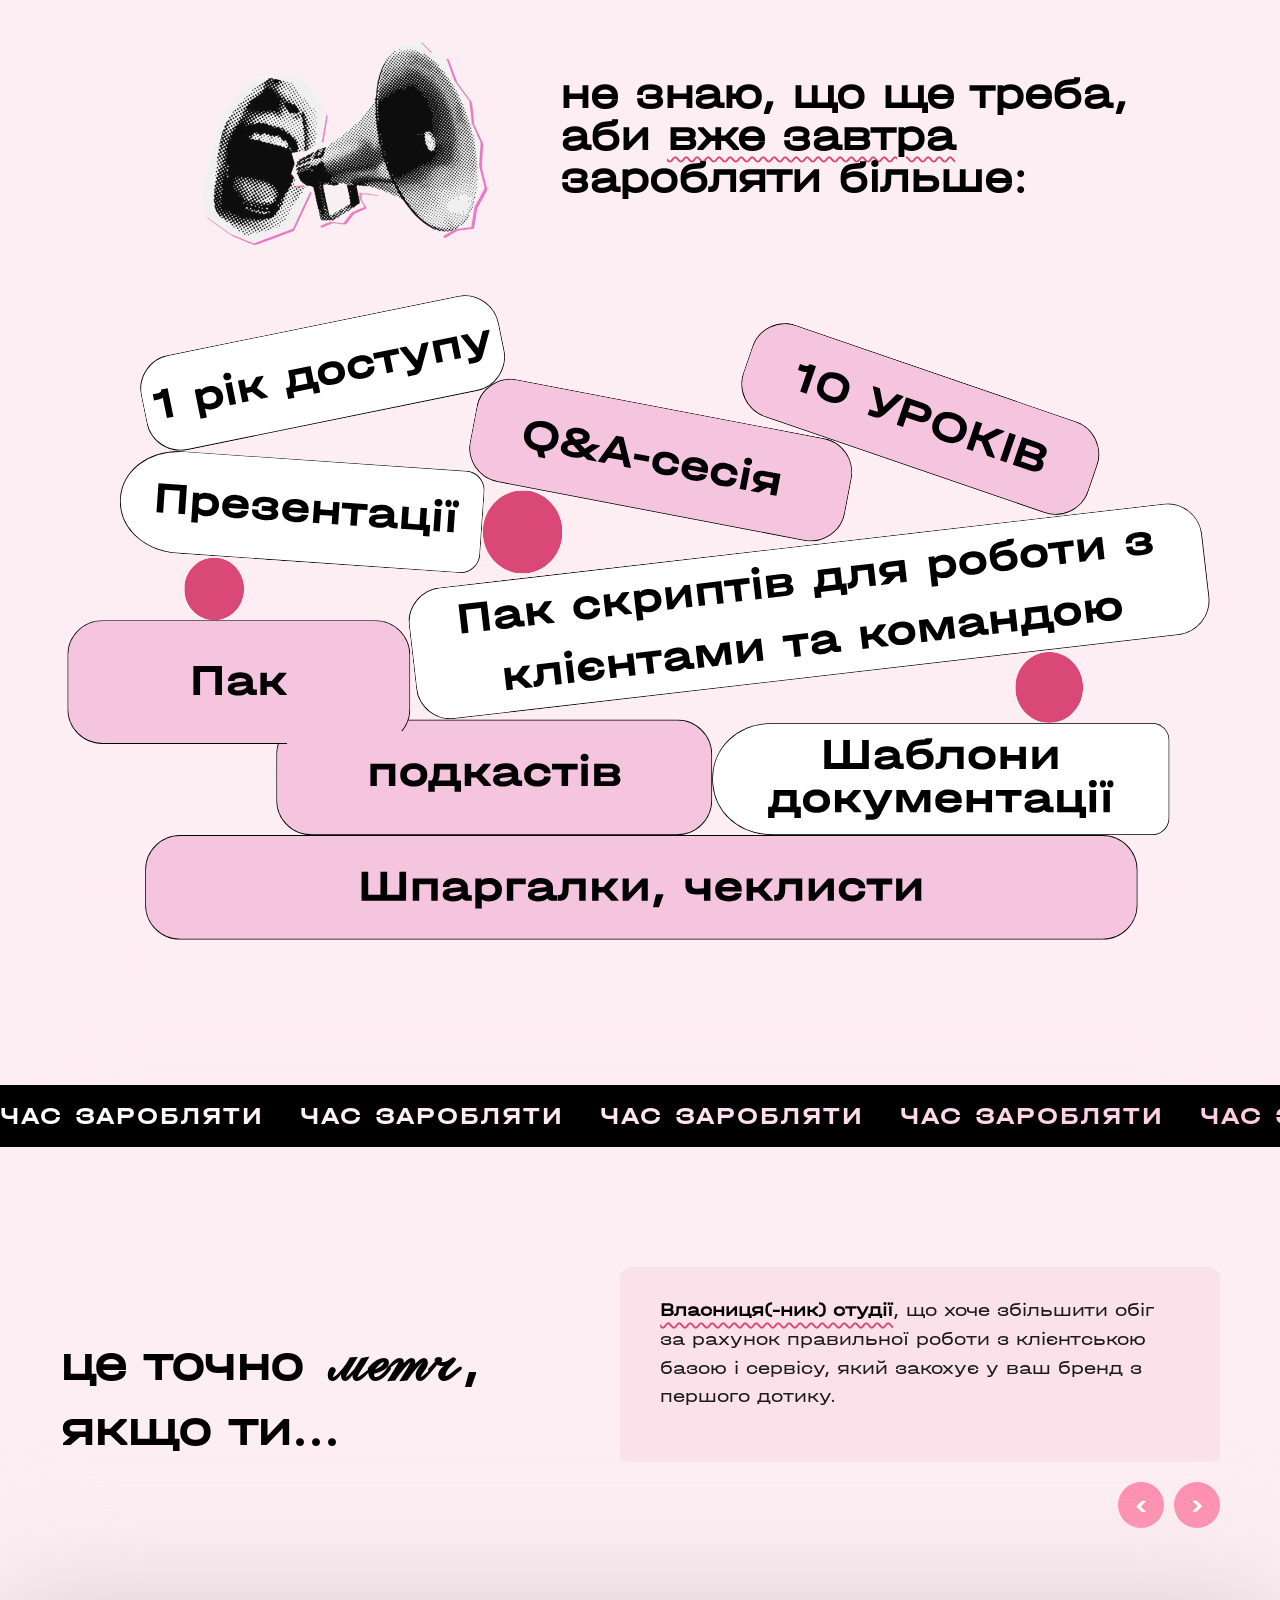
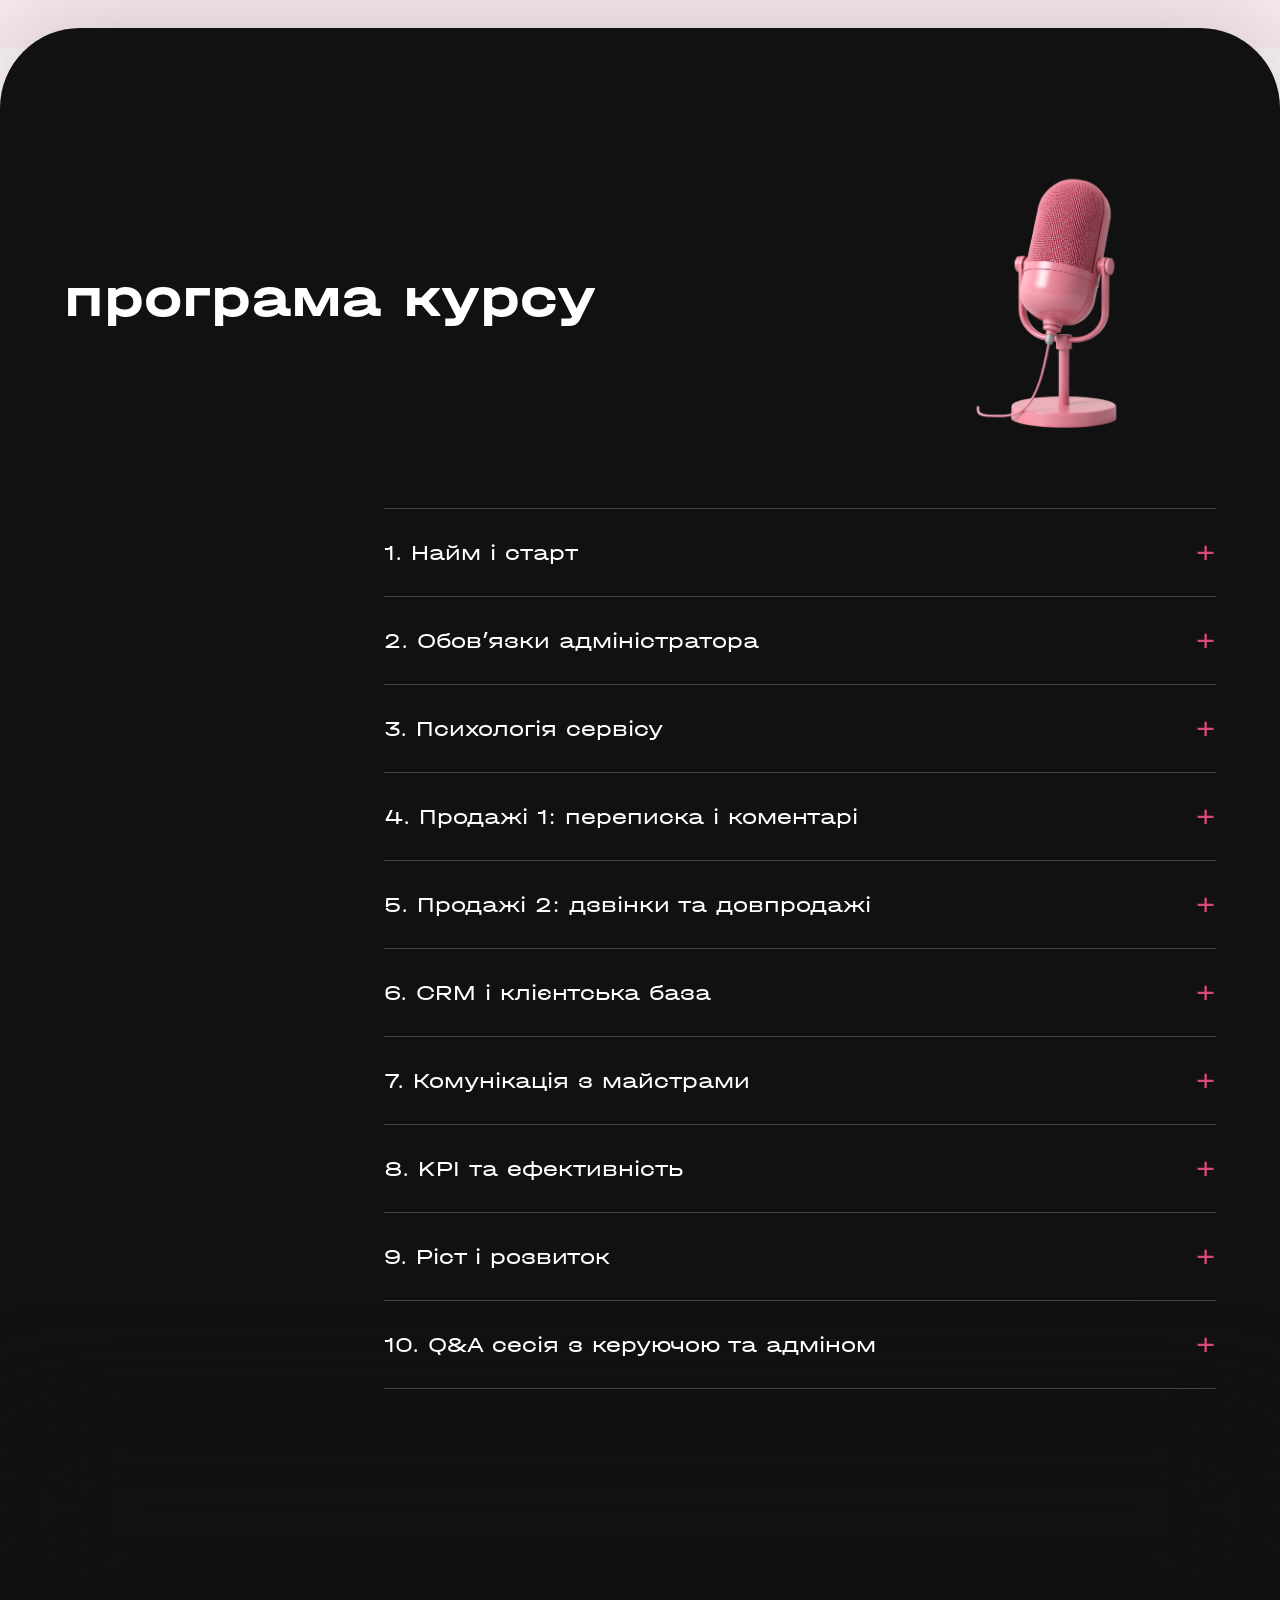
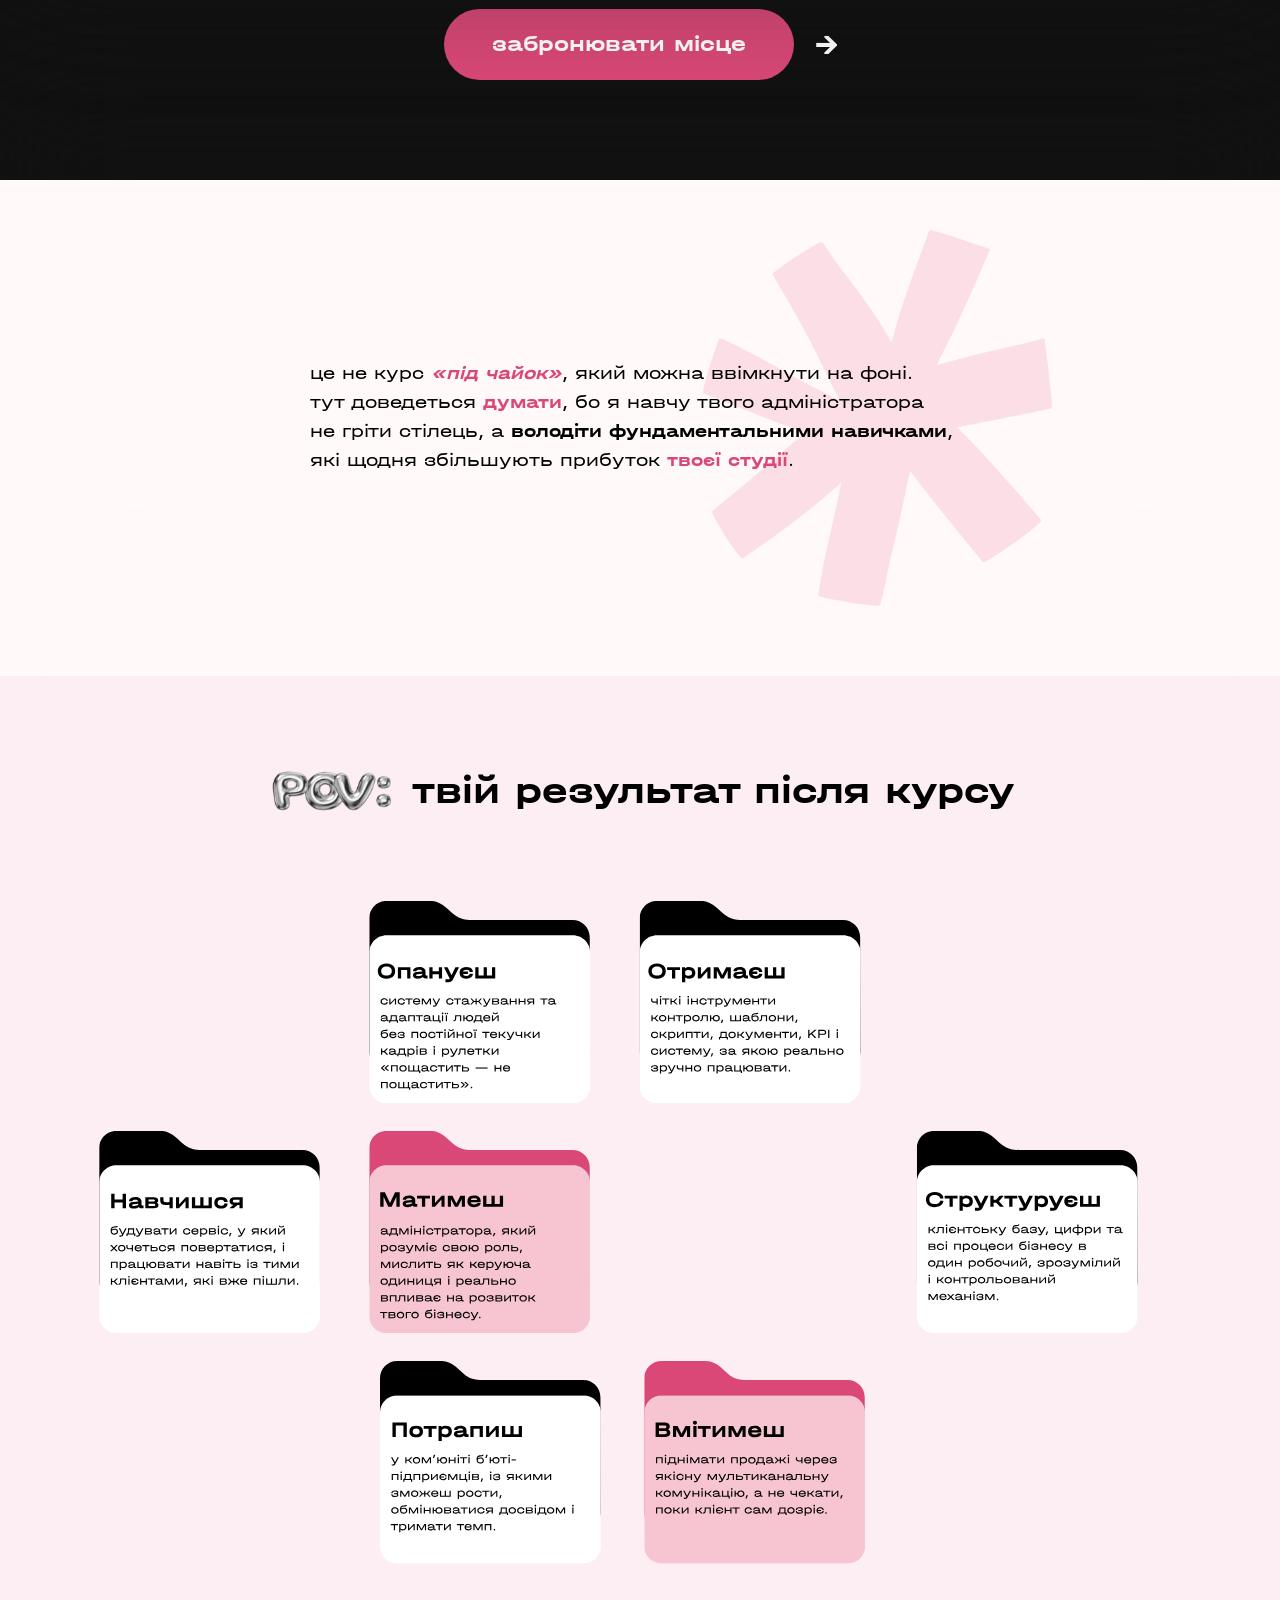
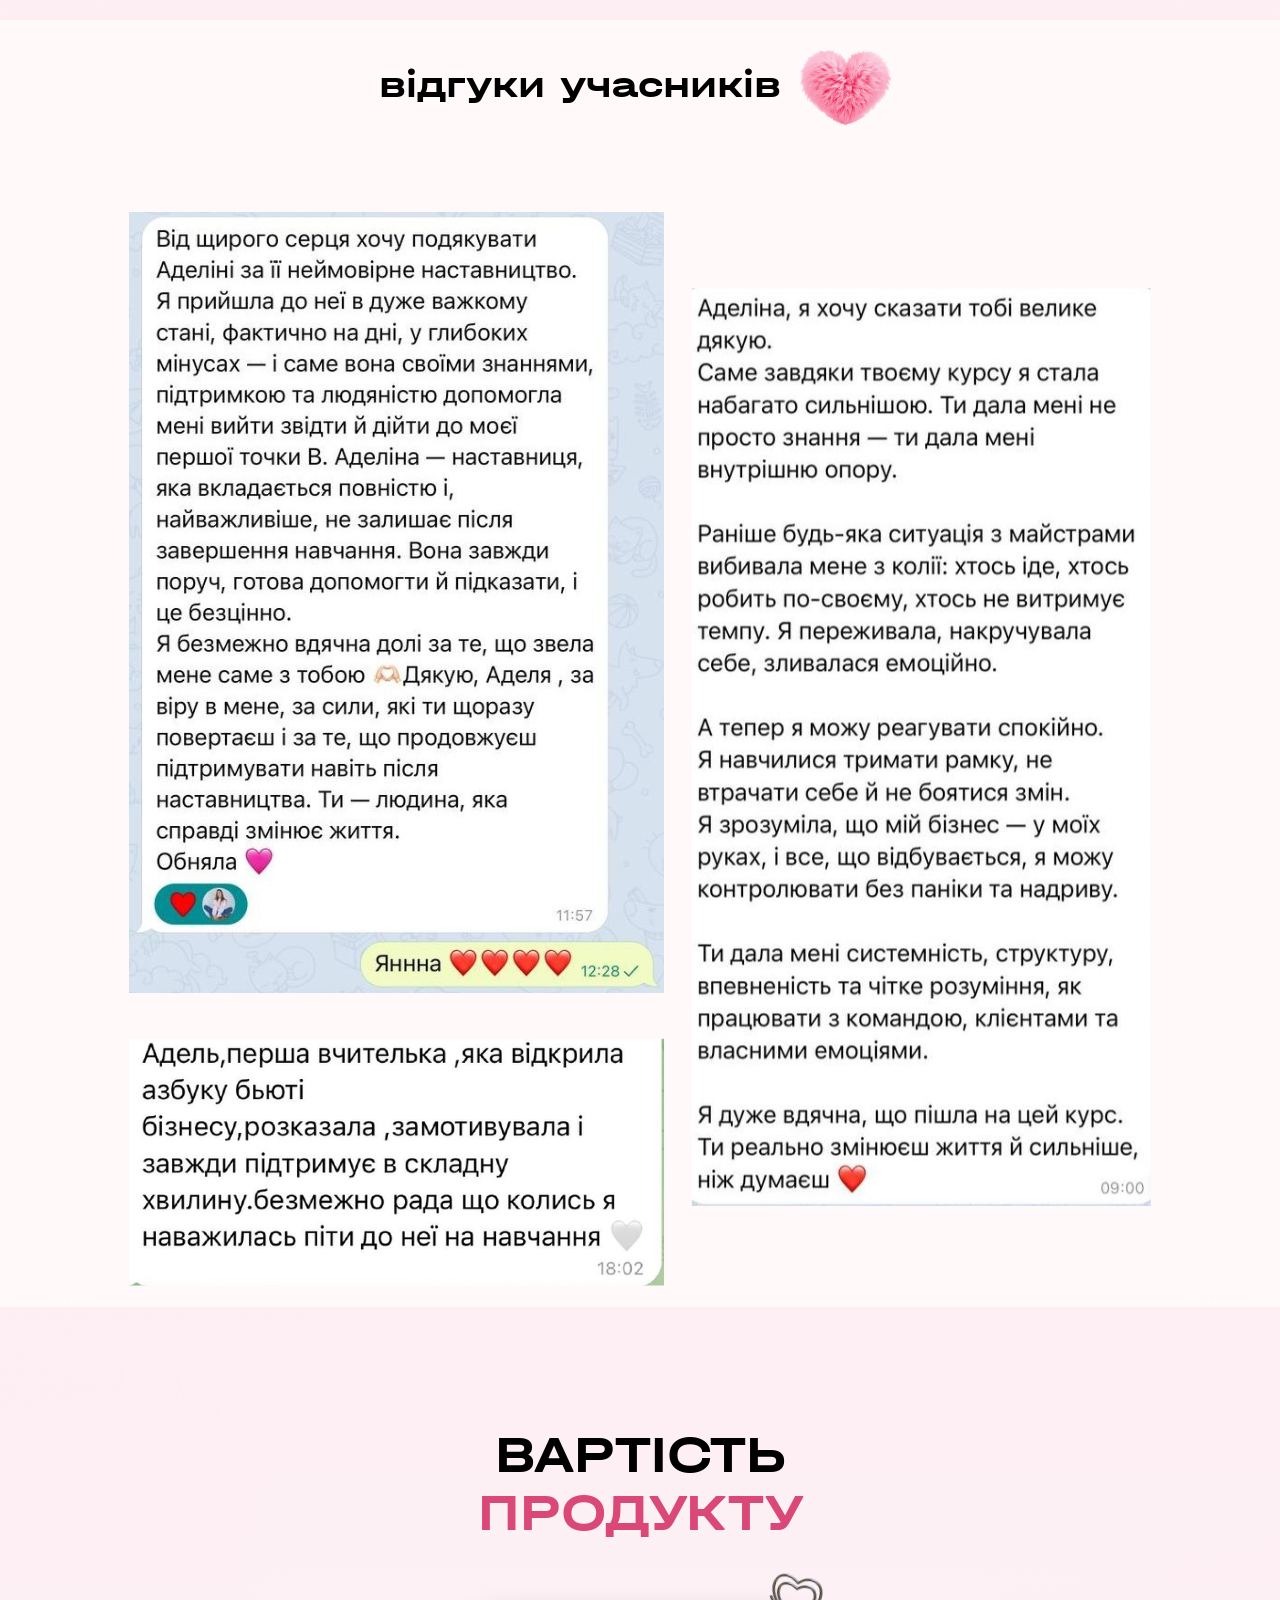
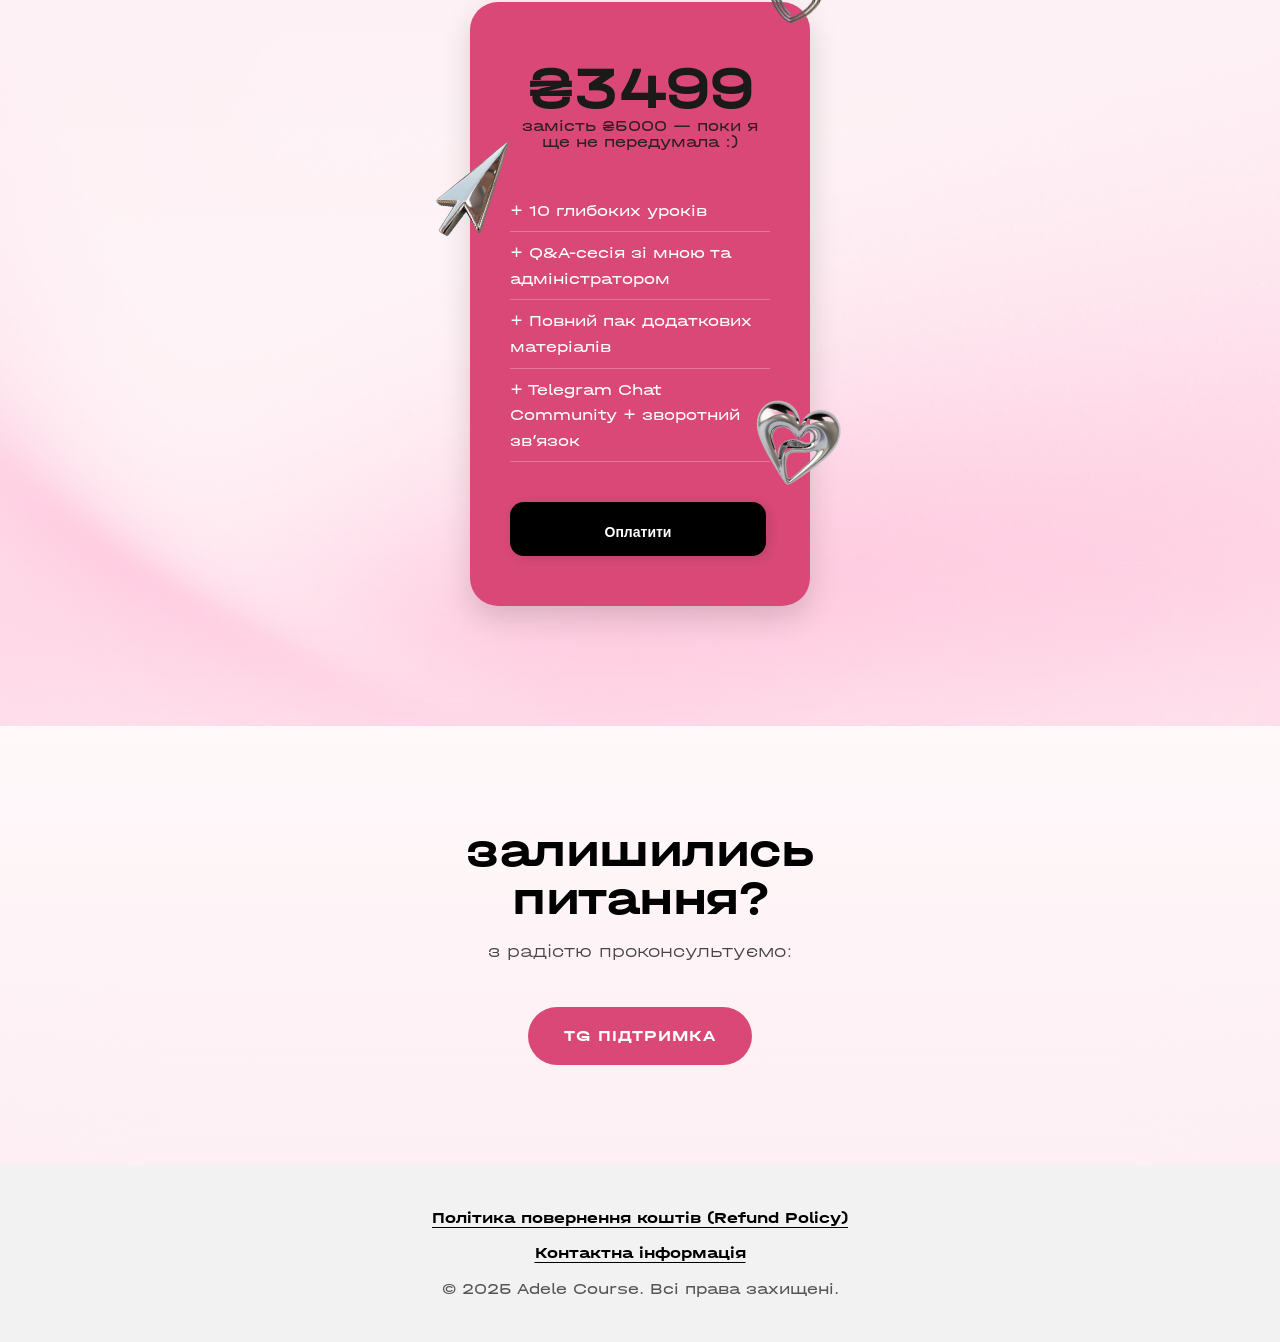
==== commit 47cdeded: "Update index.html" ====
--- a/index.html
+++ b/index.html
@@ -2559,7 +2559,7 @@
     <img src="heartprice.png" alt="heart" class="decor-img decor-heart">
     <div class="price-header">
 
-      <p class="price-amount">₴1999 <span> замість ₴5000 — поки я ще не передумала :)</span></p>
+      <p class="price-amount">₴3499 <span> замість ₴5000 — поки я ще не передумала :)</span></p>
     </div>
 
     <ul class="features">
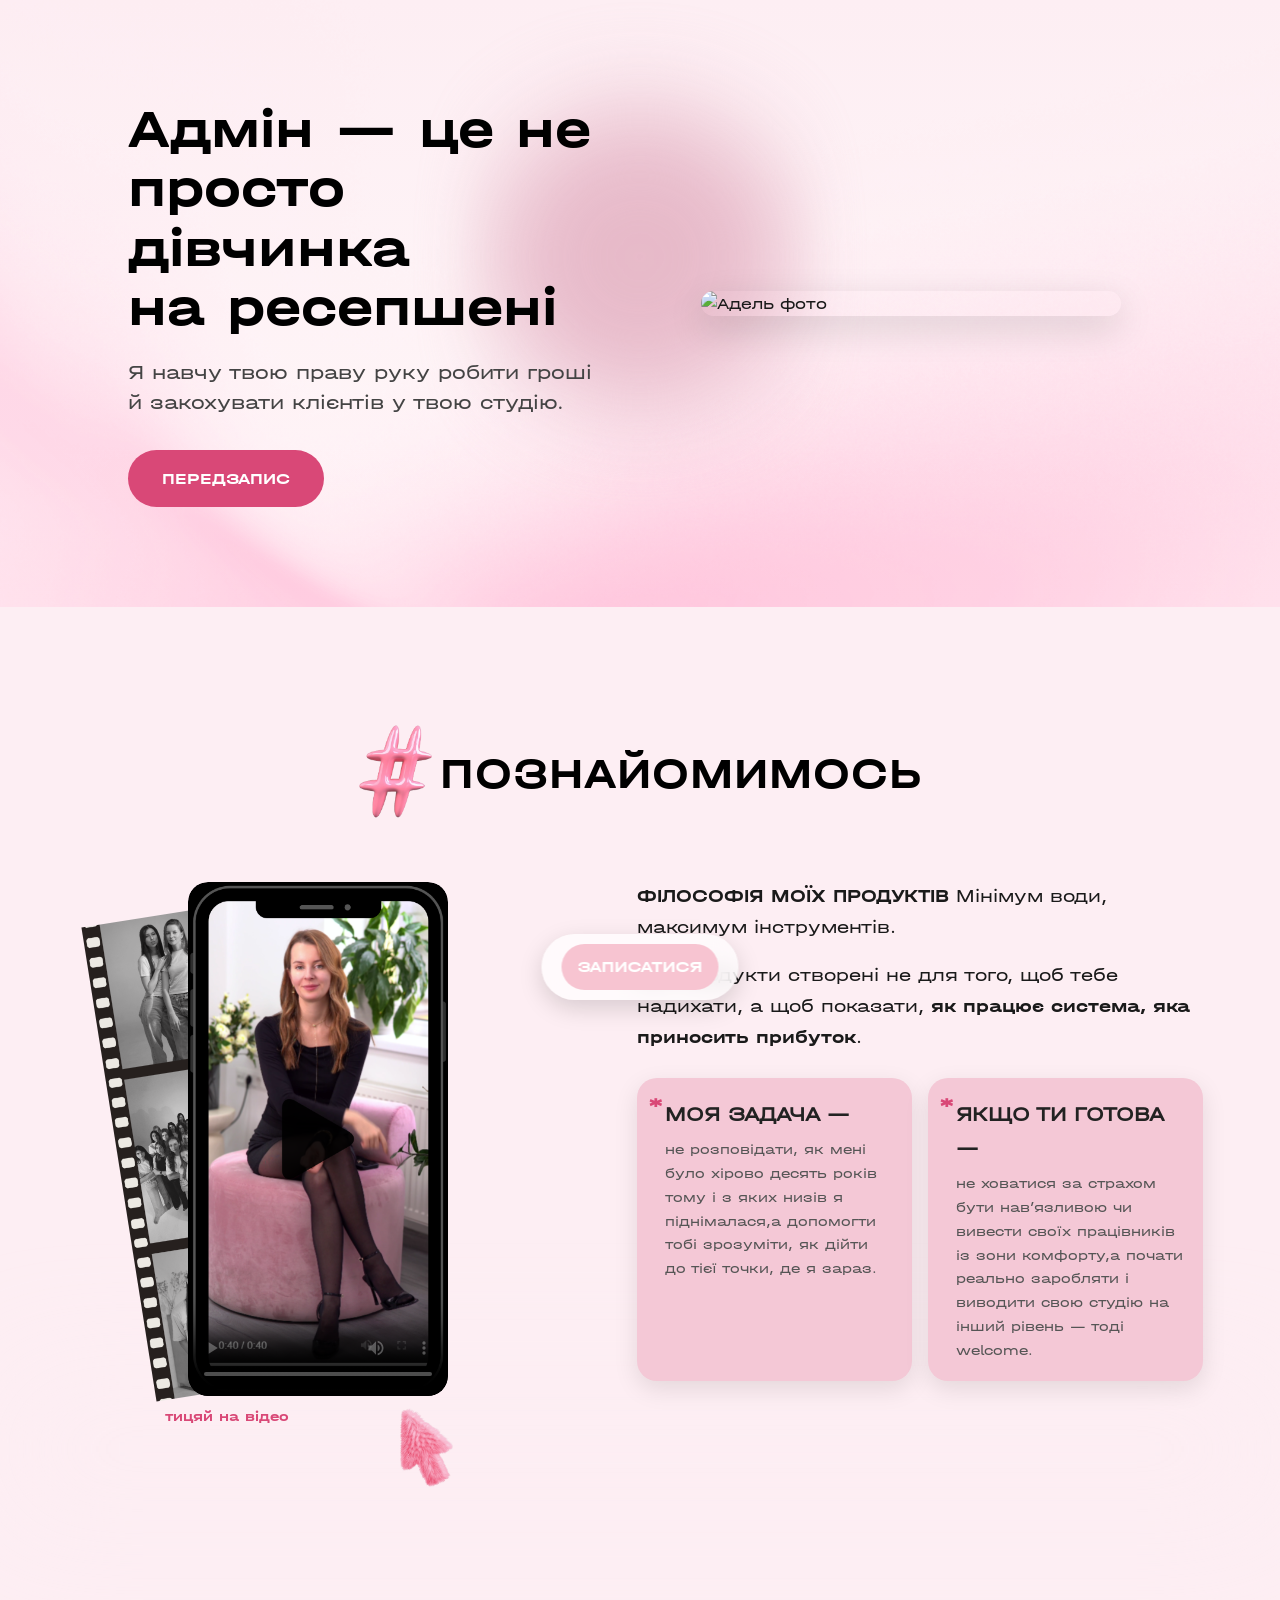
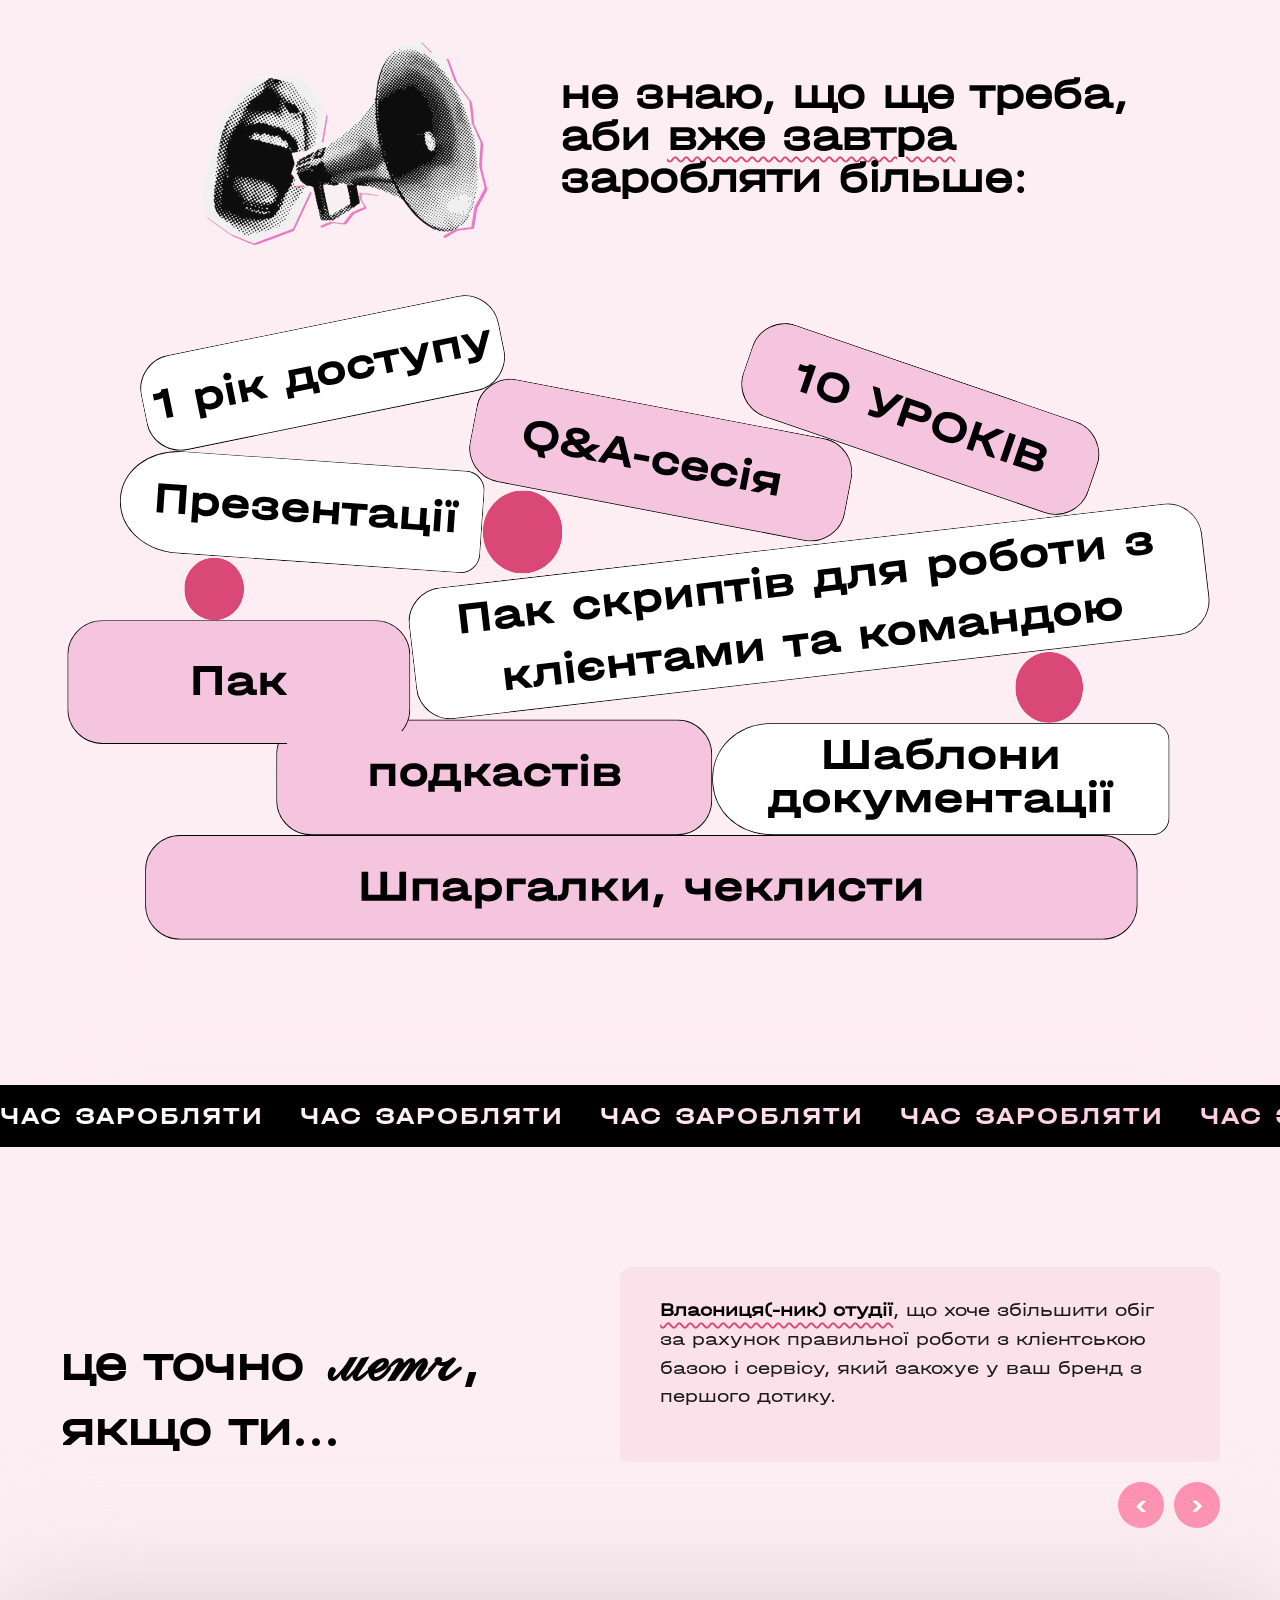
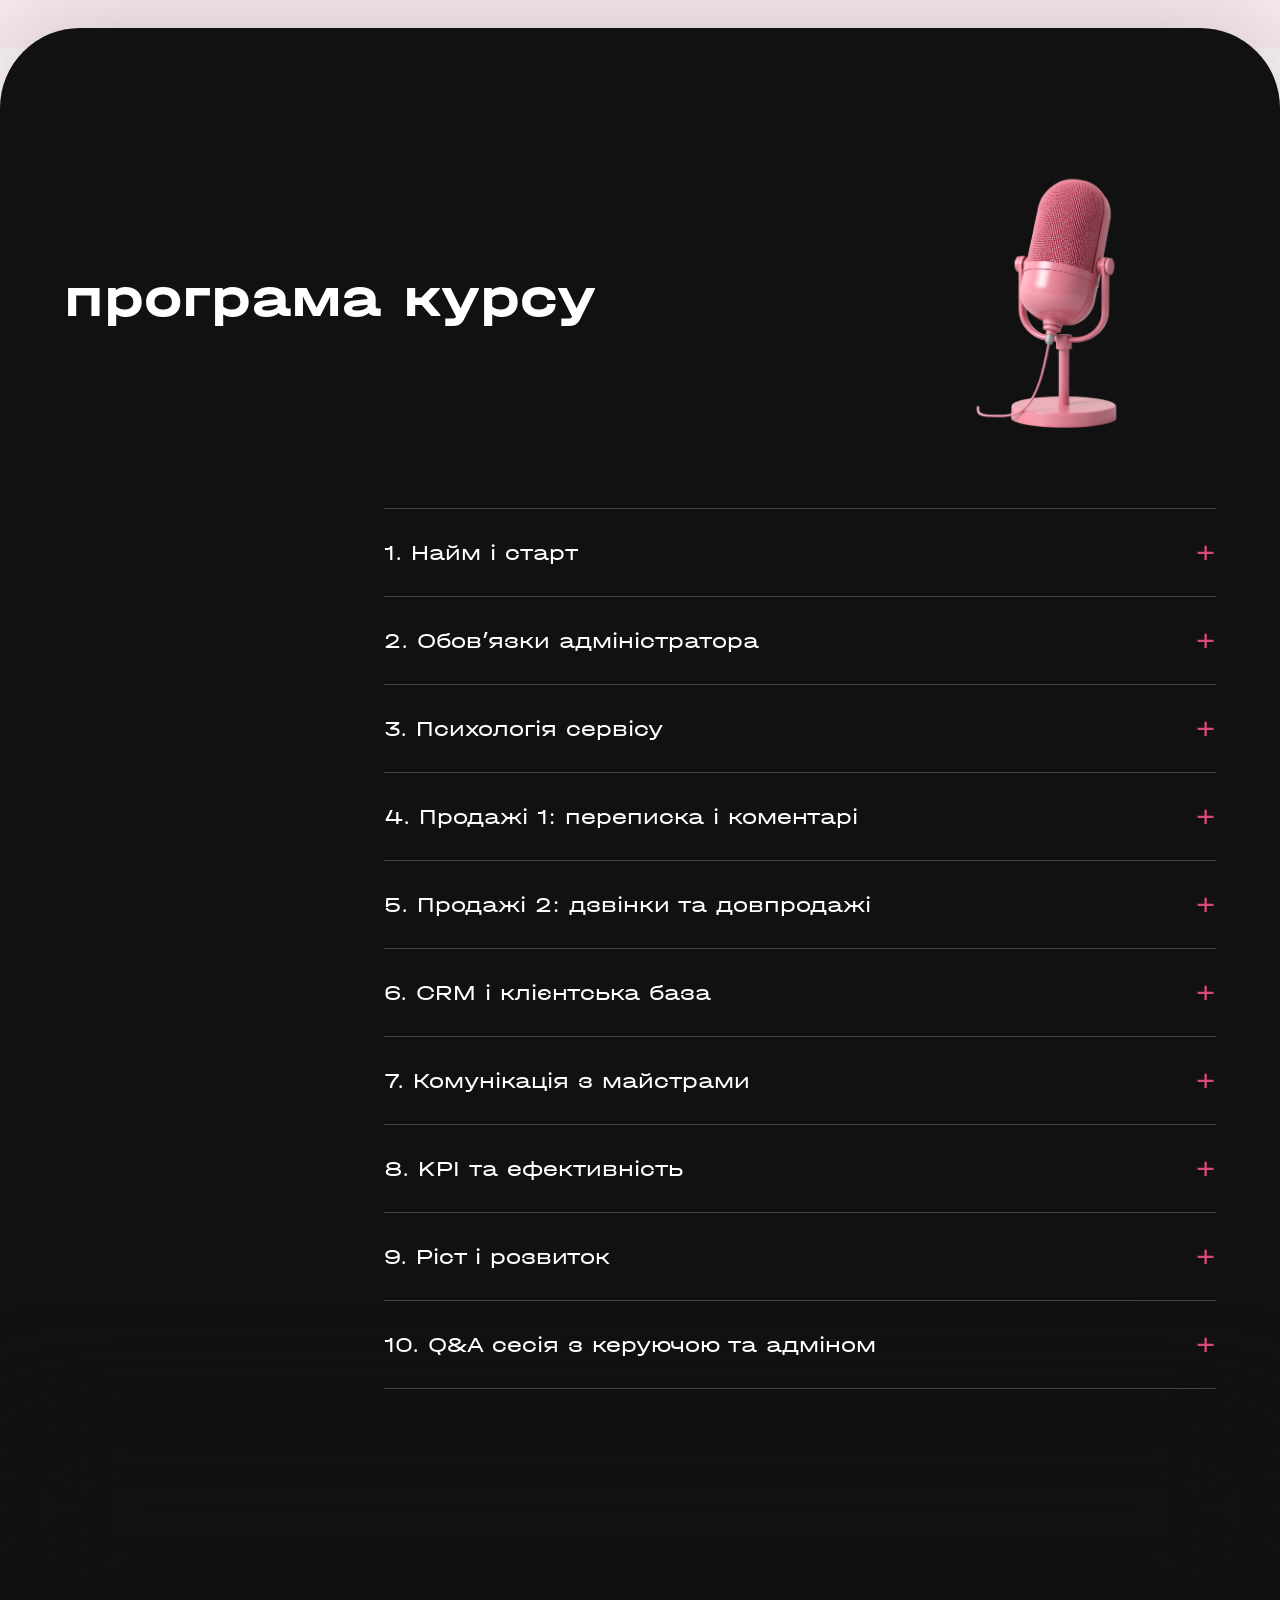
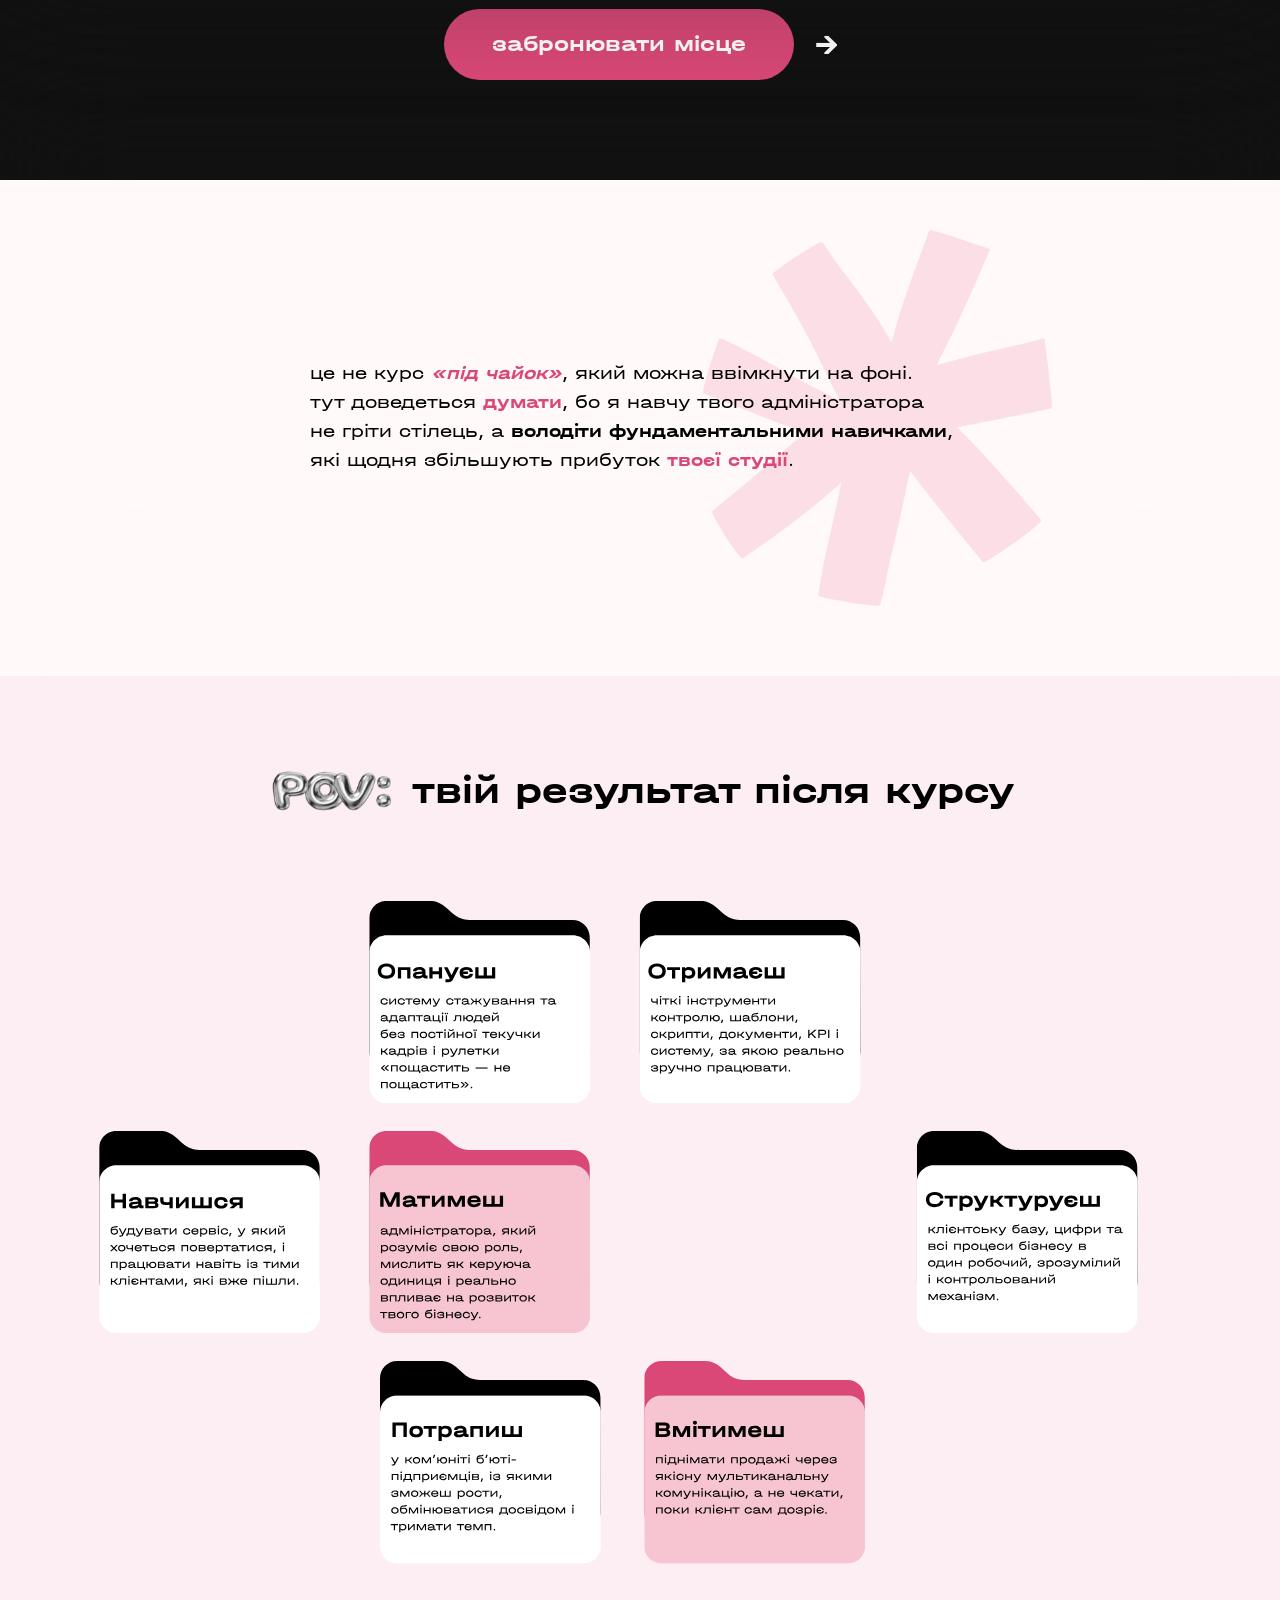
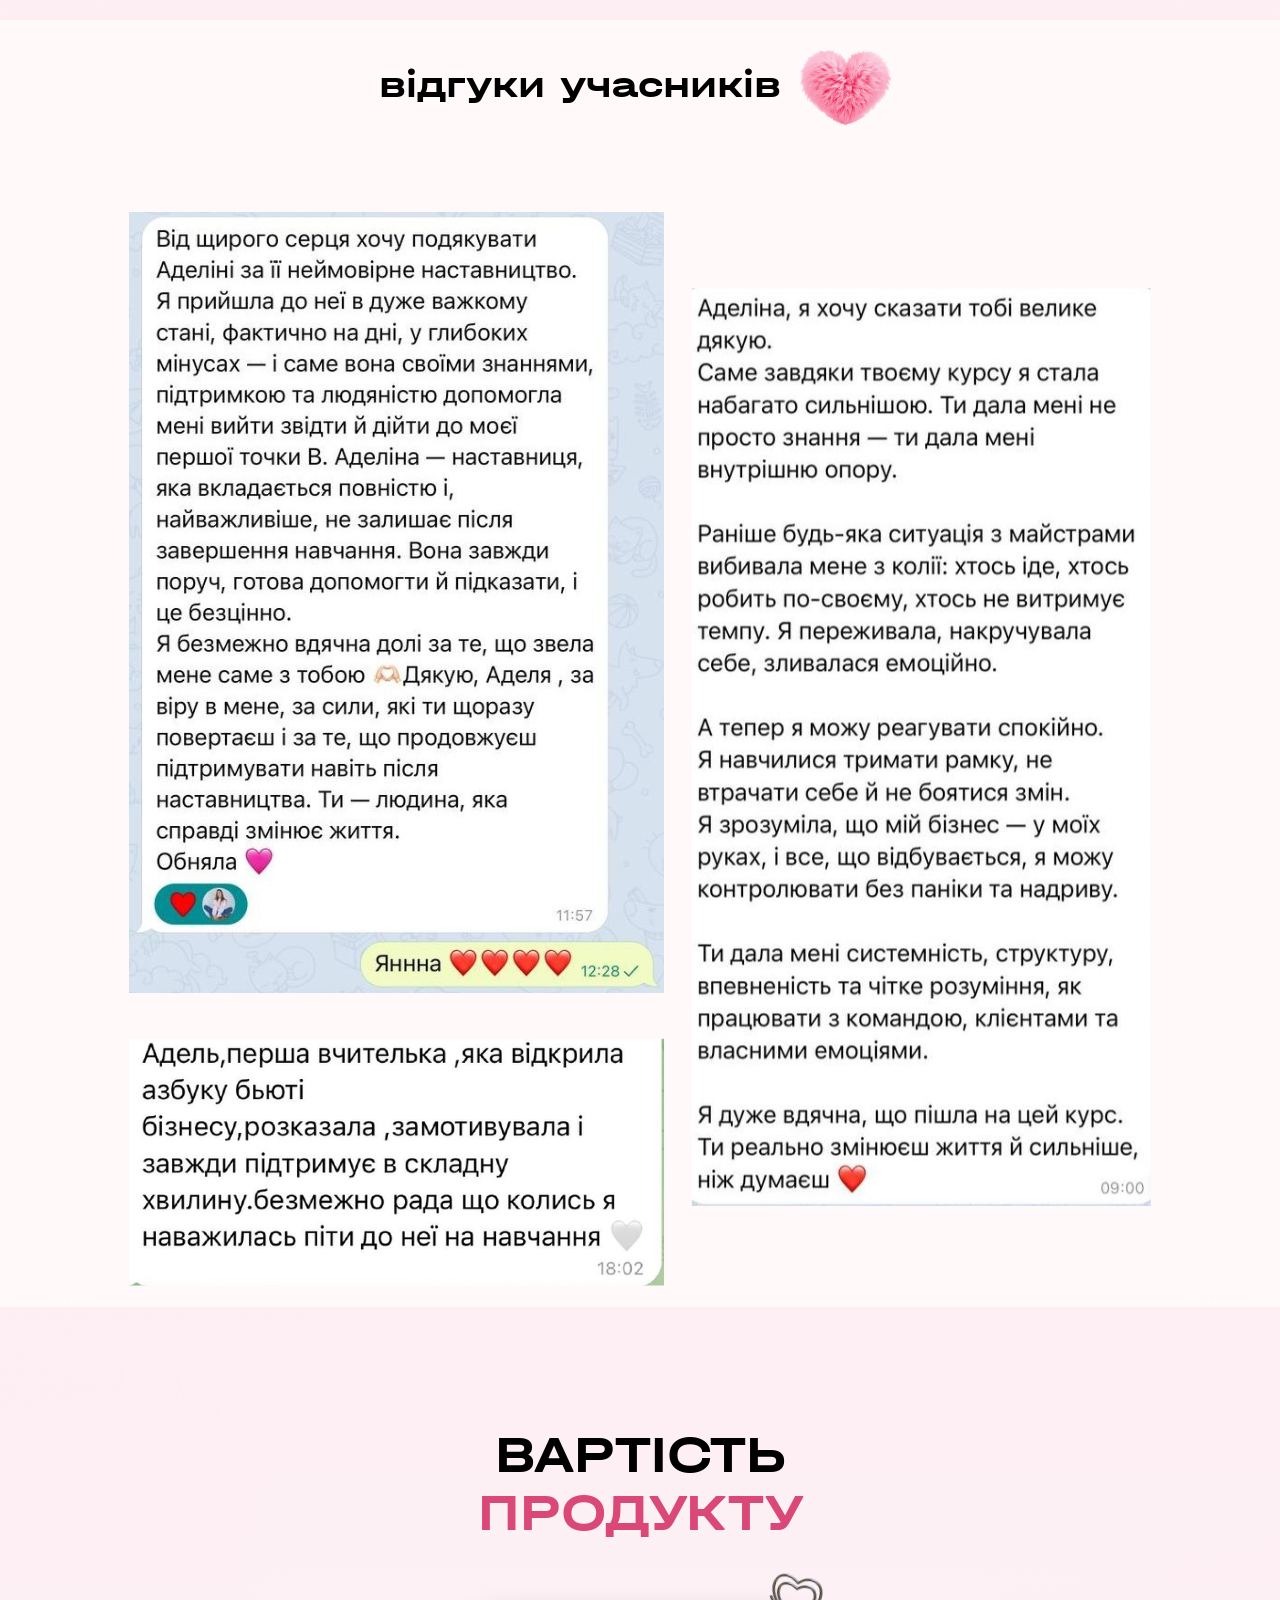
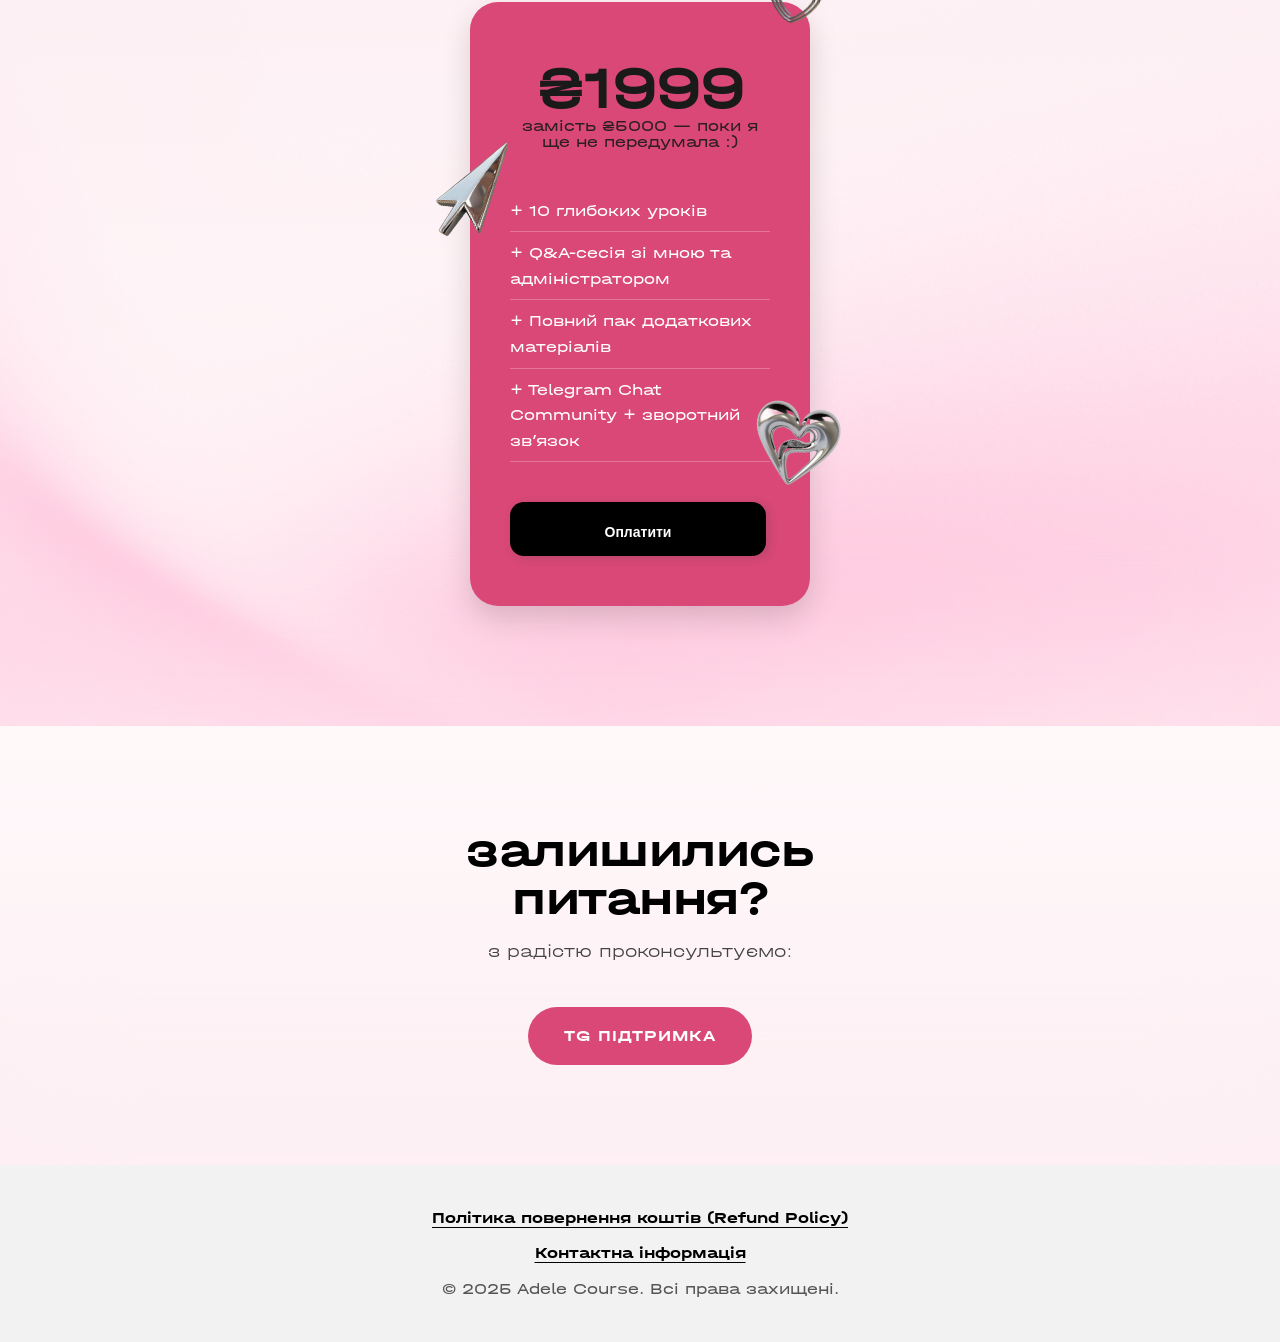
==== commit 947be748: "Update index.html" ====
--- a/index.html
+++ b/index.html
@@ -2559,7 +2559,7 @@
     <img src="heartprice.png" alt="heart" class="decor-img decor-heart">
     <div class="price-header">
 
-      <p class="price-amount">₴3499 <span> замість ₴5000 — поки я ще не передумала :)</span></p>
+      <p class="price-amount">₴1999 <span> замість ₴5000 — поки я ще не передумала :)</span></p>
     </div>
 
     <ul class="features">
